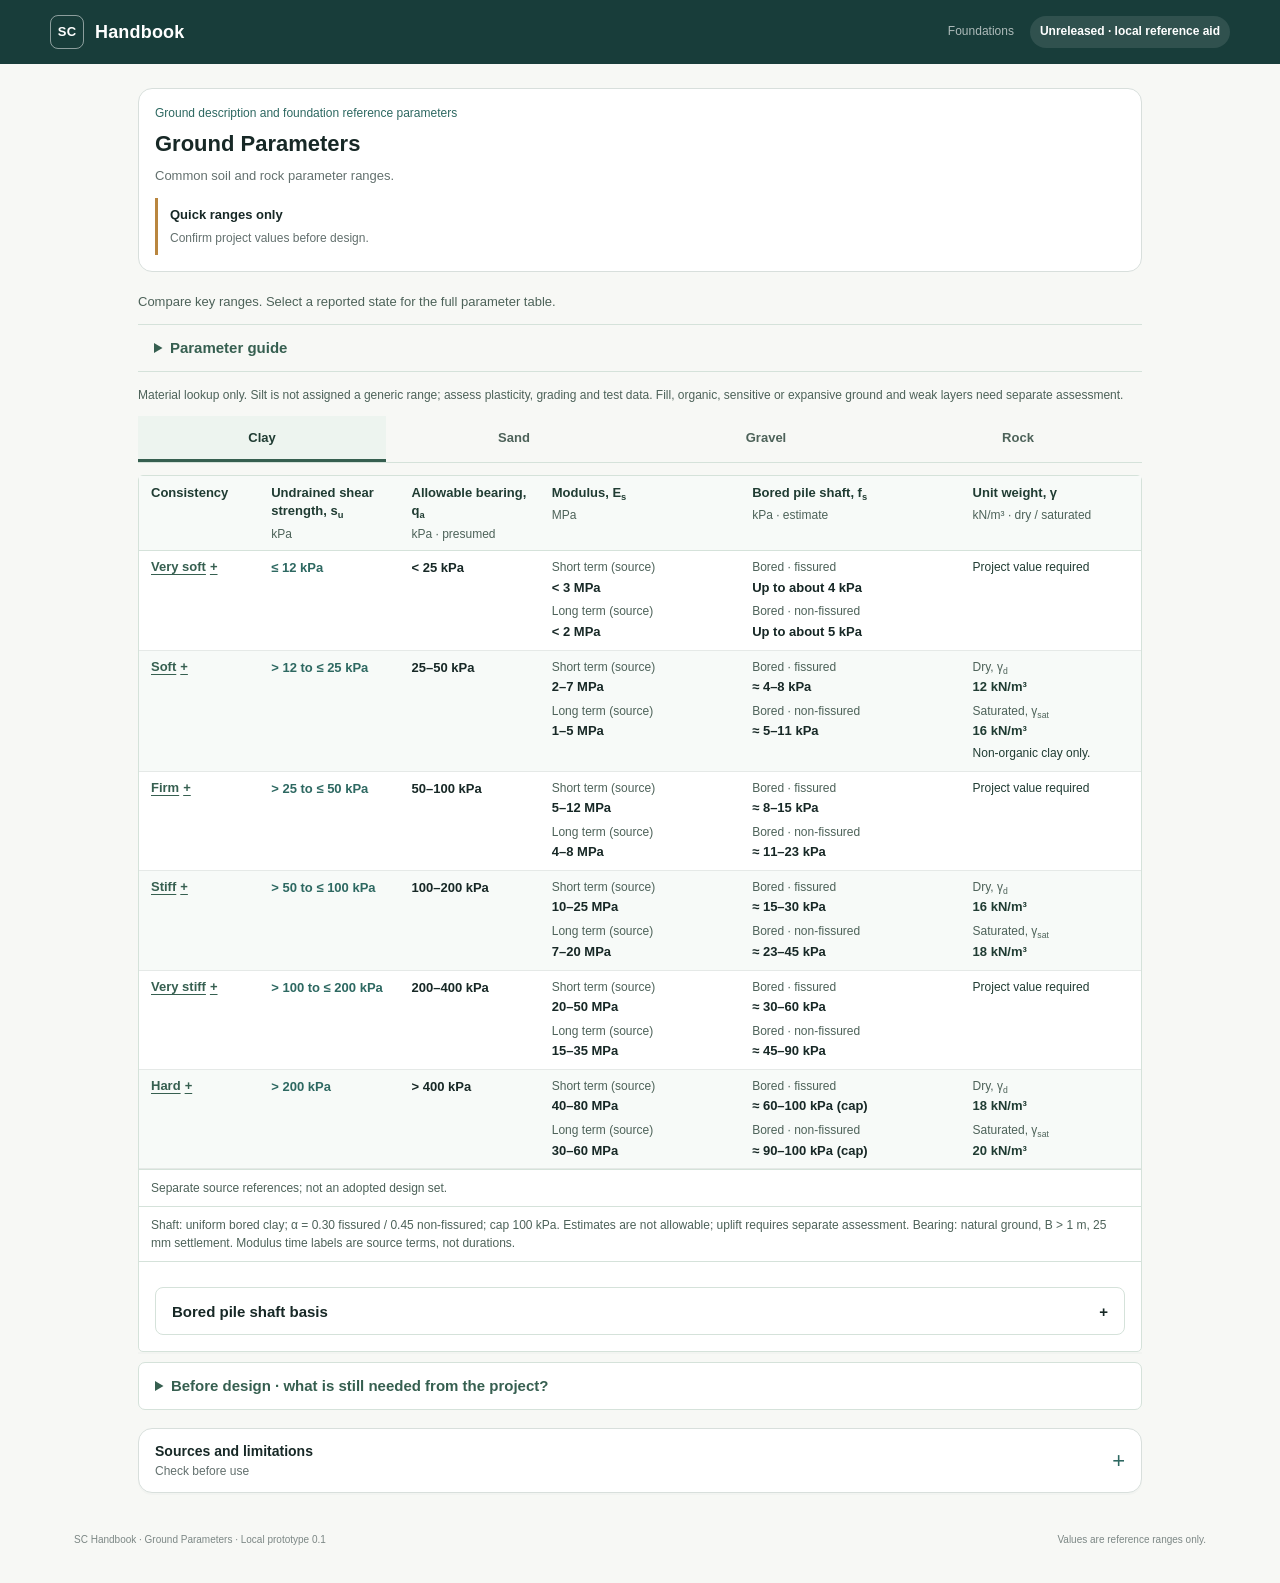
==== geo-parameters/index.html @ 9d965c4b "Consolidate Geo reference handbook and retain public site exclusion" ====
<!doctype html>
<html lang="en">
<head>
  <meta charset="utf-8">
  <meta name="viewport" content="width=device-width, initial-scale=1">
  <meta name="theme-color" content="#183d3a">
  <link rel="icon" href="data:,">
  <title>Ground Parameters · SC Handbook</title>
  <link rel="stylesheet" href="geo-parameters.css?v=20260921geo75">
  <link rel="stylesheet" href="guide.css?v=20260921geo75">
</head>
<body>
  <header class="site-header">
    <a class="brand" href="../index.html" aria-label="SC Handbook home">
      <span class="brand-mark">SC</span><span>Handbook</span>
    </a>
    <div class="header-meta"><span>Foundations</span><b>Unreleased · local reference aid</b></div>
  </header>

  <main class="geo-guide">
    <section class="intro">
      <div>
        <p class="kicker">Ground description and foundation reference parameters</p>
        <h1>Ground Parameters</h1>
        <p class="lede">Common soil and rock parameter ranges.</p>
      </div>
      <div class="boundary"><b>Quick ranges only</b><span>Confirm project values before design.</span></div>
    </section>

      <section class="geo-overview" aria-labelledby="geoOverviewHeading">
        <h3 id="geoOverviewHeading" class="geo-sr-only">Ground ranges</h3>
        <p class="geo-lead">Compare key ranges. Select a reported state for the full parameter table.</p>
        <details class="geo-help geo-reading-guide"><summary>Parameter guide</summary>
          <dl class="geo-definitions">
            <div><dt>Bearing, q<sub>a</sub></dt><dd>Foundation pressure reference.</dd></div>
            <div><dt>Strength, s<sub>u</sub> / φ′ / UCS</dt><dd>Soil or intact-rock strength; not bearing pressure.</dd></div>
            <div><dt>Modulus, E</dt><dd>Stiffness for deformation analysis.</dd></div>
            <div><dt>Unit weight, γ</dt><dd>Weight per volume; not mass density.</dd></div>
          </dl>
          <p>Dry/saturated and source short/long-term labels identify different conditions. Ranges show variation. Classification bands describe reported state; typical ranges are preliminary references. Project values require site evidence.</p>
        </details>
        <p class="geo-reading-note">Material lookup only. Silt is not assigned a generic range; assess plasticity, grading and test data. Fill, organic, sensitive or expansive ground and weak layers need separate assessment.</p>
        <div id="geoMaterialTabs" class="geo-material-tabs" role="tablist" aria-label="Ground material"></div>
        <div id="rangeOverview" class="range-grid"></div>
      </section>
      <p id="selectionStatus" class="geo-sr-only" role="status" aria-live="polite"></p>
      <div id="selectionParking">
        <section id="selectedGround" class="geo-selection" hidden aria-labelledby="resultHeading">
          <h4 id="resultHeading" tabindex="-1">Selected ground</h4>
          <details id="groundRefinement" class="geo-inputs geo-refine">
          <summary><span><b>Refine selected ground</b><small>Reported material and condition</small></span><i>+</i></summary>
          <div class="geo-refine-body"><div class="geo-fields">
            <input id="family" type="hidden" value="cohesive">
            <label id="materialField"><span id="materialLabel">Clay subtype</span><select id="material"></select></label>
            <label id="gradingField" hidden><span>Sand grading</span><select id="grading"><option value="unknown">Not specified</option><option value="uniform">Uniformly graded</option><option value="well">Well graded</option></select><small>Refines φ′ only; overview ranges remain grading-unspecified.</small></label>
            <label id="conditionField"><span id="conditionLabel">Consistency</span><select id="condition"></select></label>
            <label id="weatheringField" hidden><span>Weathering</span><select id="weathering"></select></label>
          </div>
            <details id="optionalRefinement" class="geo-optional"><summary><span><b>Optional classification</b><small>Only if reported</small></span><i>+</i></summary><div class="geo-fields"><label id="plasticityField"><span>PI band (Look)</span><select id="plasticity"></select><small>Source bands, not AS plasticity classes.</small></label><label id="uscsField"><span>USCS group</span><select id="uscs"></select><small>Permeability lookup only; separate from AS 1726 terminology.</small></label></div></details></div>
        </details>
          
        
          
          <table class="geo-detail-table"><thead><tr><th scope="col">Parameter</th><th scope="col">Reference value / range</th><th scope="col">Conditions</th></tr></thead><tbody id="selectedRangeRows"></tbody></table>
        </section>
      </div>
      <div id="parameterReferenceParking" hidden>

        <details id="anchorReference" class="foundation-topic"><summary>Anchor bond — source tables</summary><div id="anchorReferenceTables"></div></details>
        <details id="bearingReference" class="foundation-topic"><summary><span><b>Bearing basis and reference tables</b><small>Allowable pressure, ultimate screening and rock quality</small></span><i aria-hidden="true">+</i></summary>
          <div class="geo-topic-intro"><p><b>Allowable q<sub>a</sub></b> · a pressure limit with stated safety and settlement conditions. <b>Ultimate q<sub>ult</sub></b> · a bearing-failure limit, not a settlement check. Do not convert between them using a universal factor.</p><div id="selectedBearing"></div></div>
          <details class="geo-help geo-bearing-basis"><summary>Soil bearing conditions and source modifiers</summary><p>Look Table 21.4 gives presumed allowable bearing pressure for natural ground, based on B &gt; 1 m and 25 mm settlement. B is footing width in metres. Sand assumes groundwater more than B below the base; halve the source value for saturated/submerged sand. This groundwater modifier is not applied automatically to clay.</p><p>The source divides by 1.2 for strip footings and reduces in ratio B for B &lt; 1 m. No modifiers are calculated here. Gross/net basis is not stated in the soil table. The 25 mm basis is not a differential-settlement limit.</p></details>
          <div id="ultimateBearingTable"></div><div id="rockBearingTable"></div>
          <p class="foundation-note">Sand, gravel and other ultimate-bearing cases need footing geometry, groundwater and a justified strength model; no generic ultimate range is inferred.</p>
        </details>
        <details id="settlementReference" class="foundation-topic"><summary><span><b>Deformation parameters and movement criteria</b><small>Stiffness, compression and differences between supports</small></span><i aria-hidden="true">+</i></summary>
          <div class="geo-topic-intro"><p><b>Total settlement</b> · movement of one support. <b>Differential settlement</b> · movement difference between supports. E and ν are analysis inputs, not settlement limits.</p></div>
          <div id="settlementReferenceTable"></div>
          <details class="geo-help geo-movement"><summary>Differential movement and project criteria</summary><p>Δs = |s<sub>A</sub> − s<sub>B</sub>|; L is the distance between supports. Δs/L indicates relative support rotation. Compare movements at the same time and separate overall tilt where relevant.</p><p>Acceptable movement depends on the structure and finishes. Include service loads, layer thickness, groundwater, stress history and construction sequence. The bearing table's 25 mm basis is not a differential-settlement limit.</p></details>
        </details>
        <details id="baseInterfaceReference" class="foundation-topic"><summary><span><b>Concrete–ground interface: μ and δ</b><small>Concrete–ground friction and interface angle</small></span><i aria-hidden="true">+</i></summary>
          <p class="geo-topic-intro">Match the supporting material and contact condition. Interface δ differs from soil φ′.</p>
          <div id="baseInterfaceTable"></div>
          <p class="foundation-note"><b>Undrained adhesion, c<sub>a</sub> (kPa)</b> needs a project interface value. GEC 6 discusses c<sub>a</sub> ≈ s<sub>u</sub> as an idealisation; it is not adopted here. Do not add undrained adhesion to drained friction. No sliding resistance is calculated.</p>
        </details>
        <details id="interfaceReferences" class="foundation-topic"><summary><span><b>Pile shaft resistance — source factors</b><small>Estimation factors (dimensionless)</small></span><i aria-hidden="true">+</i></summary>
          <div class="geo-topic-intro"><p><b>Pile shaft</b> · load transferred along the side. <b>Pile base</b> · load transferred at the toe. <b>Anchor bond</b> · load transferred over the fixed grout–ground length.</p><p>α and K<sub>s</sub> tan δ below are dimensionless factors, not shaft-resistance values. Project shaft resistance f<sub>m,s</sub> and base pressure f<sub>b</sub> need installation, founding and compression/uplift conditions; no generic base resistance is inferred.</p></div>
          <div id="interfaceReferenceTables"></div>
        </details>
      </div>
      <details id="projectRequirements" class="geo-help geo-project-card"><summary>Before design · what is still needed from the project?</summary>
        <ul id="projectChecklist" class="project-checklist"><li>Ground profile, weak layers and groundwater</li><li>Loads, footing size, founding level and structural tolerance</li><li>Adopted strengths, bearing basis and settlement assessment</li><li>Sliding, uplift, overall stability and scour where relevant</li><li>Pile/anchor installation, group effects and verification testing</li></ul>
      </details>

    <details class="source-panel">
      <summary><span><b>Sources and limitations</b><small>Check before use</small></span><i>+</i></summary>
      <div class="source-grid">
        <article><span class="source-state review">For Review</span><h3>FHWA GEC 6 (2002)</h3><p>Eq. (5-4) and Table 5-1: ultimate bearing example. Table 5-15: base friction. Sections 5.3–5.4: settlement and sliding. Historical US guidance, not Australian design values.</p></article>
        <article><span class="source-state checked">Classification tables checked</span><h3>AS 1726:2017</h3><p>Tables 11, 12, 19 and 20: classification terminology and bands. Official store: Current, checked 21 Sep 2026. Confirm project adoption.</p></article>
        <article><span class="source-state review">For Review</span><h3>Look (2014), 2nd ed.</h3><p>Selected tables supply unit weight, strength, permeability, stiffness, Poisson ratio and preliminary bearing ranges. They are not normative design values.</p></article>
        <article><span class="source-state review">Route only</span><h3>Application standards</h3><p>Use the project-nominated editions of AS 2159, AS 5100.3 or AS 2870, AS 4678 and the nominated ground-anchor standard. No design values are reproduced from these routes.</p></article>
        <article><span class="source-state internal">Reference only</span><h3>Internal borehole-log table</h3><p>Used only to identify useful parameter groups. It is not a standard or formal design document, and its unverified numerical rows do not control this page.</p></article>
        <article><span class="source-state review">Context only</span><h3>Government borehole portals</h3><p><a href="https://georesglobe.information.qld.gov.au/" target="_blank" rel="noopener">QLD GeoResGlobe</a> · <a href="https://www.resources.nsw.gov.au/geological-survey/minview" target="_blank" rel="noopener">NSW MinView</a> · <a href="https://resources.vic.gov.au/geology-and-data/geological-survey-victoria" target="_blank" rel="noopener">VIC GeoVic</a> · <a href="https://geoview.dmp.wa.gov.au/GeoView/?Module=Drillholes&amp;Viewer=GeoVIEW&amp;layerTheme=Drillholes" target="_blank" rel="noopener">WA GeoVIEW</a> · <a href="https://www.energymining.sa.gov.au/industry/energy-resources/data-centre/online-databases/sarig" target="_blank" rel="noopener">SA SARIG</a> · <a href="https://strike.nt.gov.au/" target="_blank" rel="noopener">NT STRIKE</a> · <a href="https://www.mrt.tas.gov.au/products/digital_data/data_downloads/boreholes_drill_holes_data" target="_blank" rel="noopener">TAS MRT</a>. Use to locate logs, tests and reports; regional geology is not a design parameter.</p></article>
        <article><span class="source-state internal">Site-specific</span><h3>Public report spot checks</h3><p><a href="https://www.statedevelopment.qld.gov.au/__data/assets/pdf_file/0031/99814/planning-report.pdf" target="_blank" rel="noopener">QLD</a> project drawing, p. 24 F3: 150 kPa safe working pressure in natural stiff clay; project founding conditions apply. <a href="https://apps.planningportal.nsw.gov.au/prweb/PRRestService/DocMgmt/v1/PublicDocuments/DATA-WORKATTACH-FILE%20PEC-DPE-EP-WORK%20PPSHCC-167%2120230510T021559.944%20GMT" target="_blank" rel="noopener">NSW</a> assessment, Table 8 (PDF p. 23): site-specific allowable pressures of 100, 150, 1000 and 2500 kPa by founding material; excavation inspection and settlement confirmation required. These cases do not set the generic ranges above.</p></article>
      </div>
      <div class="exclusions"><b>Before use</b><p>Confirm project ground model, tests, groundwater, design parameters, geometry and verification.</p></div>
    </details>
  </main>

  <footer><span>SC Handbook · Ground Parameters · Local prototype 0.1</span><span>Values are reference ranges only.</span></footer>
  <script src="geo-parameters-data.js?v=20260921geo75"></script>
  <script src="geo-parameters.js?v=20260921geo75"></script>
  <script src="app.js?v=20260921geo75"></script>
</body>
</html>
---- geo-parameters/geo-parameters.css ----
@font-face{font-family:Lato;src:url(../assets/fonts/Lato-Regular.ttf)}@font-face{font-family:Lato;src:url(../assets/fonts/Lato-Bold.ttf);font-weight:700}@font-face{font-family:Lato;src:url(../assets/fonts/Lato-Black.ttf);font-weight:900}
:root{--ink:#172826;--muted:#63706e;--line:#d8dfdc;--paper:#f7f8f5;--white:#fff;--green:#183d3a;--teal:#2d6861;--pale:#eaf2ee;--gold:#b9863f;--warm:#f5eee2;--shadow:0 18px 48px rgba(24,61,58,.09)}
*{box-sizing:border-box}html{color-scheme:light;scroll-behavior:smooth}body{margin:0;background:var(--paper);color:var(--ink);font-family:Lato,Arial,sans-serif;line-height:1.45}.site-header{height:64px;padding:0 max(24px,calc((100vw - 1180px)/2));display:flex;align-items:center;justify-content:space-between;background:var(--green);color:#fff}.brand{display:flex;gap:11px;align-items:center;color:inherit;text-decoration:none;font-weight:900;font-size:18px;letter-spacing:.01em}.brand-mark{display:grid;place-items:center;width:34px;height:34px;border:1px solid rgba(255,255,255,.5);border-radius:8px;font-size:13px}.header-meta{display:flex;gap:16px;align-items:center;font-size:12px}.header-meta span{opacity:.65}.header-meta b{padding:7px 10px;background:rgba(255,255,255,.1);border-radius:999px;font-weight:700}main{max-width:1180px;margin:auto;padding:56px 24px 40px}.intro{display:grid;grid-template-columns:minmax(0,1fr) 340px;gap:44px;align-items:end;margin-bottom:32px}.kicker,.eyebrow{text-transform:uppercase;letter-spacing:.13em;font-size:11px;font-weight:900;color:var(--teal);margin:0 0 8px}.intro h1{margin:0;font-size:clamp(40px,6vw,72px);line-height:.97;letter-spacing:-.045em}.lede{max-width:720px;color:var(--muted);font-size:17px;margin:20px 0 0}.boundary{border-left:3px solid var(--gold);padding:12px 0 12px 18px;display:grid;gap:5px}.boundary b{font-size:14px}.boundary span{font-size:13px;color:var(--muted)}section,.source-panel{background:var(--white);border:1px solid var(--line);border-radius:14px;box-shadow:0 2px 0 rgba(24,61,58,.02)}.mode-panel{padding:22px 24px;margin-bottom:18px}.section-heading{display:flex;align-items:flex-start;gap:12px;margin-bottom:18px}.section-heading>span{display:grid;place-items:center;flex:none;width:28px;height:28px;border-radius:50%;background:var(--pale);color:var(--teal);font-size:11px;font-weight:900}.section-heading h2{font-size:17px;margin:1px 0 1px}.section-heading p{font-size:12px;color:var(--muted);margin:0}.segmented{display:grid;grid-template-columns:repeat(4,1fr);padding:4px;background:#eef1ee;border-radius:10px;gap:4px}.segmented button{border:0;background:transparent;color:#53615f;border-radius:8px;padding:11px 12px;font:700 13px Lato;cursor:pointer}.segmented button[aria-pressed=true]{background:var(--green);color:#fff;box-shadow:0 3px 10px rgba(24,61,58,.2)}.workspace{display:grid;grid-template-columns:minmax(0,1.5fr) minmax(310px,.8fr);gap:18px;align-items:stretch}.input-panel{padding:24px}.field-grid{display:grid;grid-template-columns:repeat(2,minmax(0,1fr));gap:16px}label{display:grid;gap:7px;font-size:12px;font-weight:700;color:#41504e}select{width:100%;border:1px solid #cbd5d1;border-radius:8px;background:#fff;color:var(--ink);padding:11px 36px 11px 12px;font:700 14px Lato;min-height:44px}select:focus{outline:3px solid rgba(45,104,97,.16);border-color:var(--teal)}select:disabled{background:#eef1ee;color:#75817f}label small{font-size:11px;line-height:1.35;color:var(--muted);font-weight:400}.application-fields{margin-top:24px;padding-top:20px;border-top:1px solid var(--line)}.application-fields h3{font-size:12px;text-transform:uppercase;letter-spacing:.1em;color:var(--muted);margin:0 0 14px}.application-fields>label{max-width:calc(50% - 8px)}.result-card{position:relative;overflow:hidden;padding:24px;background:var(--green);color:#fff;border-radius:14px;box-shadow:var(--shadow);min-height:320px}.result-card:after{content:"";position:absolute;width:230px;height:230px;border:55px solid rgba(255,255,255,.035);border-radius:50%;right:-100px;bottom:-130px}.result-top{display:flex;justify-content:space-between;align-items:center;gap:10px;font-size:10px;letter-spacing:.04em;color:rgba(255,255,255,.6)}.status{background:#d8eadc;color:#234c36;border-radius:999px;padding:5px 9px;font-weight:900}.result-card .eyebrow{color:#8fc5bb;margin-top:54px}.result-card h2{font-size:28px;line-height:1.12;letter-spacing:-.02em;margin:0 0 12px}.result-card>p:not(.eyebrow){font-size:13px;color:rgba(255,255,255,.66);max-width:38ch}.application-result{position:relative;z-index:1;margin-top:24px;padding-top:18px;border-top:1px solid rgba(255,255,255,.17);display:grid;gap:5px}.application-result span{font-size:11px;color:#9bc9c0;text-transform:uppercase;letter-spacing:.08em;font-weight:900}.application-result strong{font-size:28px}.application-result code{font:12px Lato;color:#d9e8e4}.application-result p{margin:4px 0 0;font-size:11px;color:rgba(255,255,255,.65)}.reference-panel{padding:24px;margin-top:18px}.table-wrap{overflow:auto}table{width:100%;border-collapse:collapse;font-size:13px}th{text-align:left;padding:10px 12px;background:#f0f3f0;color:#52605e;font-size:10px;text-transform:uppercase;letter-spacing:.08em}td{padding:13px 12px;border-bottom:1px solid #e5e9e7;vertical-align:top}td:first-child{font-weight:700;width:28%}td:nth-child(2){font-weight:900;width:25%}td:last-child{color:var(--muted);font-size:12px}.row-tag{display:block;width:max-content;margin-top:5px;padding:3px 6px;border-radius:4px;font-size:9px;text-transform:uppercase;letter-spacing:.06em}.row-tag.standard{background:var(--pale);color:var(--teal)}.row-tag.interpretive{background:var(--warm);color:#855d25}.source-panel{margin-top:18px;overflow:hidden}.source-panel summary{cursor:pointer;list-style:none;padding:19px 24px;display:flex;align-items:center;justify-content:space-between}.source-panel summary::-webkit-details-marker{display:none}.source-panel summary span{display:grid}.source-panel summary b{font-size:14px}.source-panel summary small{font-size:11px;color:var(--muted)}.source-panel summary i{font-style:normal;font-size:22px;color:var(--teal)}.source-panel[open] summary i{transform:rotate(45deg)}.source-grid{display:grid;grid-template-columns:repeat(3,1fr);gap:1px;background:var(--line);border-top:1px solid var(--line)}.source-grid article{padding:22px;background:#fff}.source-grid h3{font-size:14px;margin:10px 0 6px}.source-grid p{font-size:12px;color:var(--muted);margin:0}.source-state{font-size:9px;text-transform:uppercase;letter-spacing:.06em;font-weight:900;padding:4px 6px;border-radius:4px}.source-state.checked{background:var(--pale);color:var(--teal)}.source-state.review{background:var(--warm);color:#855d25}.source-state.internal{background:#eef0f2;color:#606a72}.exclusions{margin:0;padding:20px 24px;background:#fbf7ef;border-top:1px solid #eadbc2}.exclusions b{font-size:12px}.exclusions p{margin:5px 0 0;font-size:12px;color:#695d4c}footer{max-width:1180px;margin:0 auto;padding:0 24px 36px;display:flex;justify-content:space-between;color:#7c8785;font-size:10px}
[hidden]{display:none!important}
@media(max-width:800px){main{padding-top:34px}.intro{grid-template-columns:1fr;gap:22px}.workspace{grid-template-columns:1fr}.result-card{min-height:auto}.source-grid{grid-template-columns:1fr}.segmented{grid-template-columns:repeat(2,1fr)}.header-meta span{display:none}}
@media(max-width:520px){.site-header{padding:0 16px}.header-meta b{font-size:10px}main{padding:28px 14px 30px}.intro h1{font-size:43px}.lede{font-size:15px}.mode-panel,.input-panel,.reference-panel{padding:18px}.field-grid{grid-template-columns:1fr}.application-fields>label{max-width:none}.segmented{display:flex;overflow-x:auto}.segmented button{flex:0 0 auto;white-space:nowrap}.result-card{padding:20px}.result-card .eyebrow{margin-top:36px}.result-card h2{font-size:24px}.table-wrap{overflow:visible}table{min-width:0}thead{display:none}tbody,tr,td,th{display:block;width:100%}.parameter-group th{padding:10px;margin-top:5px}tr:not(.parameter-group){padding:7px 0;border-bottom:1px solid #e5e9e7}tr:not(.parameter-group) td{width:auto;padding:4px 10px;border:0}tr:not(.parameter-group) td:nth-child(n+2)::before{content:attr(data-label);display:block;margin-bottom:2px;color:var(--muted);font-size:11px;font-weight:700}tr:not(.parameter-group) td:last-child{padding-bottom:8px}.source-panel summary{padding:17px 18px}footer{padding:0 14px 24px;display:grid;gap:3px}}
.row-tag.project{background:#eef0f2;color:#606a72}.parameter-group th{padding-top:15px;background:#e7eeea;color:var(--green);font-size:11px}
.parameter-group.foundation-group th{background:#eee5d7;color:#77521f}
.optional-refinement{margin-top:16px;border:1px solid var(--line);border-radius:10px;background:#f8faf8}.optional-refinement summary{display:flex;align-items:center;justify-content:space-between;gap:10px;padding:11px 13px;cursor:pointer;list-style:none}.optional-refinement summary::-webkit-details-marker{display:none}.optional-refinement summary span{display:grid}.optional-refinement summary b{font-size:12px}.optional-refinement summary small{color:var(--muted);font-size:11px;font-weight:400}.optional-refinement summary i{font-style:normal;color:var(--teal)}.optional-refinement[open] summary i{transform:rotate(45deg)}.optional-refinement .field-grid{padding:0 13px 13px}
.quick-logic{position:relative;z-index:1;margin-top:13px;padding-top:11px;border-top:1px solid rgba(255,255,255,.17)}.quick-logic h3{margin:0 0 8px;color:#9bc9c0;font-size:11px;letter-spacing:.04em}.quick-range-grid{display:grid;gap:5px}.quick-range{display:grid;grid-template-columns:minmax(110px,.9fr) minmax(0,1.1fr);align-items:center;gap:6px 9px;padding:6px 8px;border-left:3px solid #c89958;border-radius:5px;background:rgba(255,255,255,.07)}.quick-range.standard{border-left-color:#91cbb6}.quick-range.project{border-left-color:#b7bdc0}.quick-range span{display:flex;flex-wrap:wrap;align-items:center;gap:3px 5px;color:#9bc9c0;font-size:11px;font-weight:900}.quick-range span em{width:max-content;max-width:100%;padding:2px 4px;border-radius:3px;background:rgba(255,255,255,.1);color:rgba(255,255,255,.7);font-size:10px;font-style:normal;font-weight:700;line-height:1.2;overflow-wrap:anywhere}.quick-range strong{min-width:0;font-size:11px;line-height:1.3;overflow-wrap:anywhere}.quick-range-note{margin:7px 0 0;color:rgba(255,255,255,.66);font-size:11px;line-height:1.3}sub{font-size:.72em;line-height:0;vertical-align:-.3em}
.project-panel{padding:20px;margin-top:14px}.project-checklist{display:grid;grid-template-columns:repeat(auto-fit,minmax(200px,1fr));gap:6px;margin:0;padding:0;list-style:none}.project-checklist li{padding:7px 9px;border-left:3px solid var(--gold);border-radius:6px;background:#f8faf8;font-size:12px;font-weight:700;line-height:1.3}.reference-panel{margin-top:14px;padding:18px 20px;border:1px solid var(--line);border-radius:14px;background:var(--white);box-shadow:0 2px 0 rgba(24,61,58,.02)}.reference-panel summary{display:flex;align-items:center;justify-content:space-between;gap:10px;cursor:pointer;list-style:none}.reference-panel summary::-webkit-details-marker{display:none}.reference-panel summary span{display:grid}.reference-panel summary b{font-size:14px;color:var(--green)}.reference-panel summary small{font-size:11px;color:var(--muted)}.reference-panel summary i{font-style:normal;font-size:22px;color:var(--teal)}.reference-panel[open] summary i{transform:rotate(45deg)}.reference-body{margin-top:14px;padding-top:14px;border-top:1px solid var(--line)}
@media(max-width:520px){.project-panel{padding:18px}.project-checklist{grid-template-columns:1fr}}
.overview-panel{padding:20px;margin-top:14px}.range-grid{display:grid;grid-template-columns:repeat(auto-fit,minmax(145px,1fr));gap:7px}.range-item{display:grid;align-content:start;gap:3px;min-width:0;padding:9px;border:1px solid var(--line);border-radius:9px;background:#fff;color:var(--ink);text-align:left;cursor:pointer}.range-item:hover{border-color:#9aaea6}.range-item:focus-visible{outline:3px solid rgba(45,104,97,.18);outline-offset:1px}.range-item.active{border-color:var(--green);box-shadow:inset 0 0 0 1px var(--green);background:var(--pale)}.range-item span{color:var(--teal);font-size:13px;font-weight:900}.range-item strong{font-size:16px;line-height:1.2}.range-item small{color:var(--muted);font-size:12px;line-height:1.2;overflow-wrap:anywhere}@media(max-width:520px){.overview-panel{padding:16px}.range-grid{grid-template-columns:repeat(2,minmax(0,1fr))}}
@media(min-width:801px){.source-grid{grid-template-columns:repeat(auto-fit,minmax(210px,1fr))}}
.source-grid a{color:var(--teal);font-weight:700;text-decoration-thickness:1px;text-underline-offset:2px}
.refine-panel{padding:0;overflow:hidden}.refine-panel>summary{display:flex;align-items:center;justify-content:space-between;gap:10px;padding:14px 18px;cursor:pointer;list-style:none}.refine-panel>summary::-webkit-details-marker{display:none}.refine-panel>summary span{display:grid}.refine-panel>summary b{color:var(--teal);font-size:13px}.refine-panel>summary small{color:var(--muted);font-size:11px;font-weight:400}.refine-panel>summary i{font-style:normal;color:var(--teal)}.refine-panel[open]>summary{border-bottom:1px solid var(--line);background:#f7faf8}.refine-panel[open]>summary i{transform:rotate(45deg)}.refine-body{padding:16px 18px 18px}
.range-grid{display:grid;grid-template-columns:1fr;gap:14px}.range-group{overflow:hidden;border:1px solid var(--line);border-radius:9px;background:#fff}.range-group>header{display:flex;align-items:baseline;justify-content:space-between;gap:12px;padding:10px 12px;background:var(--pale)}.range-group h4{margin:0;color:var(--teal);font-size:13px}.range-group header span{color:var(--muted);font-size:11px}.range-table-wrap{overflow-x:auto}.range-table{width:100%;min-width:980px;border-collapse:collapse;font-size:12px;line-height:1.35}.range-table th{padding:8px 11px;background:#f7faf8;font-size:10px;white-space:nowrap}.range-table td{padding:9px 11px}.range-table tbody tr:nth-child(even){background:#fafcfb}.range-table td:first-child{width:14%}.range-table td:nth-child(2){width:16%;font-weight:900;color:var(--teal)}.range-table td:nth-child(3){width:17%}.range-table td:nth-child(4){width:16%}.range-table td:nth-child(5){width:13%}.range-table td:nth-child(6){width:24%;color:var(--muted)}.range-mobile-label{display:none}.range-table button{width:100%;padding:3px 5px;border:0;border-radius:4px;background:transparent;color:var(--teal);font:800 12px/1.25 Lato,Arial,sans-serif;text-align:left;cursor:pointer}.range-table button:hover,.range-table button:focus-visible{background:var(--pale);outline:none}.range-table tr.active{background:var(--pale)}.range-table tr.active button{box-shadow:inset 3px 0 0 var(--teal)}.rqd-reference{border-top:1px solid var(--line);padding:10px;background:#fbfcfb}.rqd-reference>div:first-child{display:flex;align-items:baseline;justify-content:space-between;gap:12px;margin-bottom:7px}.rqd-reference b{color:var(--teal);font-size:12px}.rqd-reference small{color:var(--muted);font-size:11px}.rqd-table{min-width:480px;background:#fff}.rqd-table td:first-child{font-weight:900;color:var(--teal)}
@media(max-width:520px){.range-table-wrap{overflow:visible}.range-table{min-width:0}.range-table thead{display:none}.range-table tbody{display:grid;gap:8px;padding:8px}.range-table tr{display:grid;grid-template-columns:repeat(2,minmax(0,1fr));padding:9px;border:1px solid var(--line);border-radius:8px;background:#fff}.range-table tr.active{border-color:var(--teal);background:var(--pale)}.range-table td{display:block;width:auto!important;padding:4px 6px;border:0;line-height:1.35}.range-table td:first-child{grid-column:1/-1}.range-mobile-label{display:block;margin-bottom:2px;color:var(--muted);font-size:10px;font-weight:700}.range-group>header,.rqd-reference>div:first-child{align-items:flex-start;flex-direction:column;gap:2px}.rqd-table tr{grid-template-columns:repeat(3,minmax(0,1fr))}.rqd-table td:first-child{grid-column:auto}.rqd-table .range-mobile-label{margin-bottom:1px}}
@media(min-width:801px){.workspace{grid-template-columns:1fr}.result-card{min-height:0}.result-card .eyebrow{margin-top:22px}.result-card>p:not(.eyebrow){max-width:none}.quick-range-grid{grid-template-columns:repeat(3,minmax(0,1fr))}.quick-range{grid-template-columns:1fr;align-content:start;padding:8px 9px}}
.quick-range strong{font-size:13px}.application-result-primary{margin-top:12px;padding:11px 12px;border:0;border-left:3px solid #c89958;border-radius:6px;background:rgba(255,255,255,.08)}
.application-values{display:grid;grid-template-columns:repeat(auto-fit,minmax(180px,1fr));gap:6px}.application-range{display:grid;gap:2px;padding:7px 8px;border-left:3px solid #c89958;border-radius:5px;background:rgba(255,255,255,.07)}.application-range.project{border-left-color:#aeb8b3}.application-range b{color:#9bc9c0;font-size:10px}.application-range strong{font-size:16px;line-height:1.2}
.quick-range-empty{grid-column:1/-1;margin:0;padding:9px 10px;border-left:3px solid #c89958;border-radius:5px;background:rgba(255,255,255,.07);color:rgba(255,255,255,.82);font-size:12px;line-height:1.4}
.range-table button{min-height:32px;padding:6px 7px}
@media(max-width:520px){.range-table tbody{gap:7px;padding:7px}.range-table tr{padding:8px}.range-mobile-label{font-size:11px}}
.geo-reading-note{font-size:12px;color:var(--muted);margin:8px 0 14px;line-height:1.5}
#interfaceReferenceTables{padding:0 14px 14px}.interface-reference{margin-top:14px}.interface-reference h4{margin:0;font-size:14px;color:var(--green-dark,var(--green))}.interface-reference p{font-size:12px;color:var(--muted);line-height:1.5;margin:6px 0}.interface-reference table{width:100%;table-layout:fixed}.interface-reference td{width:auto;overflow-wrap:anywhere}
.foundation-reference-body{padding:0 14px 14px}.foundation-topic{margin-top:10px;border:1px solid var(--line);border-radius:8px;overflow:hidden}.foundation-topic>summary{display:flex;align-items:center;justify-content:space-between;gap:12px;padding:12px;cursor:pointer;list-style:none}.foundation-topic>summary span{display:grid;gap:3px}.foundation-topic>summary b{font-size:var(--fs-sm,14px)}.foundation-topic>summary small{font-size:var(--fs-xs,12px);color:var(--muted)}.foundation-topic>summary i{font-style:normal}.foundation-topic[open]>summary{border-bottom:1px solid var(--line)}.foundation-topic[open]>summary i{transform:rotate(45deg)}
.foundation-topic .interface-reference{margin:0;padding:12px}.foundation-note{margin:0;padding:0 12px 12px;font-size:var(--fs-xs,12px);line-height:1.5;color:var(--muted)}.foundation-topic #interfaceReferenceTables{padding:0}.foundation-topic summary:focus-visible{outline:2px solid var(--green-dark,var(--green));outline-offset:-3px}.foundation-mobile-label{display:none}
@media(max-width:520px){.foundation-mobile-label{display:block;margin-bottom:3px;font-size:var(--fs-xs,12px);color:var(--muted);font-weight:700}.foundation-references tr td:nth-child(n+2)::before{display:none}.foundation-reference-body{padding:0 8px 8px}}

/* Isolated review harness: SC_HANDBOOK 15.4.1 canonical tokens. */
:root{--font:"Aptos", "Calibri", Arial, sans-serif;--fs-xs:12px;--fs-sm:13px;--fs-md:15px;--fs-lg:22px;--fs-xl:34px;--fs-result:28px}
body{font-family:var(--font)}
---- geo-parameters/guide.css ----
/* Geo49: source disclosures live beside relevant queried parameters. */
:is(#geoPanel.geo-guide,main.geo-guide){--geo-ink:#203c33;--geo-muted:#4d6259;--geo-accent:#365f50;--geo-line:#d5e2da;--geo-pale:#edf4ef}

:is(#geoPanel.geo-guide,main.geo-guide) [hidden]{display:none!important}
:is(#geoPanel.geo-guide,main.geo-guide) .geo-lead{margin:5px 0 12px;color:var(--geo-muted);font-size:var(--fs-sm);line-height:1.5}
:is(#geoPanel.geo-guide,main.geo-guide) .geo-overview{padding:14px;border:1px solid var(--geo-line);border-radius:10px;background:#f7faf8}
:is(#geoPanel.geo-guide,main.geo-guide) h3{font-size:var(--fs-md,16px);color:var(--geo-accent);margin:0 0 5px}
:is(#geoPanel.geo-guide,main.geo-guide) .geo-jump{display:flex;flex-wrap:wrap;gap:6px;margin:10px 0}
:is(#geoPanel.geo-guide,main.geo-guide) .geo-jump a{display:inline-flex;align-items:center;min-height:36px;padding:6px 10px;border:1px solid var(--geo-line);border-radius:6px;color:var(--geo-accent);font-size:var(--fs-sm);font-weight:700;background:white;text-decoration:none}
:is(#geoPanel.geo-guide,main.geo-guide) .geo-help{margin:10px 0;border:1px solid var(--geo-line);border-radius:7px;background:#fff;overflow:hidden}
:is(#geoPanel.geo-guide,main.geo-guide) .geo-help>summary{display:list-item;list-style:disclosure-closed inside;padding:11px 12px;cursor:pointer;font-size:var(--fs-sm);font-weight:700;color:var(--geo-accent)}
:is(#geoPanel.geo-guide,main.geo-guide) .geo-help[open]>summary{list-style-type:disclosure-open;border-bottom:1px solid var(--geo-line)}
:is(#geoPanel.geo-guide,main.geo-guide) .geo-help>p{margin:10px 12px;font-size:var(--fs-xs);line-height:1.6;color:var(--geo-muted)}
:is(#geoPanel.geo-guide,main.geo-guide) .range-grid{display:grid;grid-template-columns:1fr;gap:14px}
:is(#geoPanel.geo-guide,main.geo-guide) .range-group{scroll-margin-top:160px;border:1px solid var(--geo-line);border-radius:8px;background:#fff;overflow:hidden;box-shadow:none}
:is(#geoPanel.geo-guide,main.geo-guide) .range-group>header{display:block;padding:10px 12px;background:var(--geo-pale)}
:is(#geoPanel.geo-guide,main.geo-guide) .range-group h4{margin:0 0 3px;font-size:var(--fs-sm);color:var(--geo-accent)}
:is(#geoPanel.geo-guide,main.geo-guide) .range-group header span{color:var(--geo-muted);font-size:var(--fs-xs)}
:is(#geoPanel.geo-guide,main.geo-guide) .range-table{width:100%;min-width:0;table-layout:fixed;font-size:var(--fs-xs);line-height:1.45}
:is(#geoPanel.geo-guide,main.geo-guide) table{border-collapse:collapse}
:is(#geoPanel.geo-guide,main.geo-guide) .range-table th{white-space:normal;text-transform:none;letter-spacing:0;color:var(--geo-ink);background:#f7faf8}
:is(#geoPanel.geo-guide,main.geo-guide) .range-table th small{display:block;margin-top:3px;color:var(--geo-muted);font-size:var(--fs-xs);font-weight:400}
:is(#geoPanel.geo-guide,main.geo-guide) .range-table th,:is(#geoPanel.geo-guide,main.geo-guide) .range-table td{padding:9px 10px;width:auto;vertical-align:middle;overflow-wrap:anywhere}
:is(#geoPanel.geo-guide,main.geo-guide) .range-table th:first-child{width:17%}
:is(#geoPanel.geo-guide,main.geo-guide) .range-table td:last-child{color:var(--geo-ink)}
:is(#geoPanel.geo-guide,main.geo-guide) .range-table button{font-family:inherit;font-size:var(--fs-sm);line-height:1.3;min-height:36px;cursor:pointer;text-decoration:underline;text-underline-offset:3px;color:var(--geo-accent);background:none;border:0;width:100%;text-align:left;border-radius:4px}
:is(#geoPanel.geo-guide,main.geo-guide) .range-table button[aria-expanded=true]{font-weight:900;background:#e1eee5}
:is(#geoPanel.geo-guide,main.geo-guide) .geo-value-line{display:block}
:is(#geoPanel.geo-guide,main.geo-guide) .geo-value-line+.geo-value-line{margin-top:5px}
:is(#geoPanel.geo-guide,main.geo-guide) .geo-value-label{display:inline;font-weight:400;color:var(--geo-muted);font-size:var(--fs-xs)}
:is(#geoPanel.geo-guide,main.geo-guide) .geo-value-label::after{content:": ";white-space:pre}
@media(min-width:761px){.tool-navigation[data-active-tool="geo"] .tool-navigation-menu,.tool-navigation[data-active-tool="geo"] .tool-tabs{min-width:0;max-width:100%}.tool-navigation[data-active-tool="geo"] .tool-tabs{flex-wrap:wrap}.tool-navigation[data-active-tool="geo"] .tool-tab{min-width:0;white-space:normal}}
:is(#geoPanel.geo-guide,main.geo-guide) .geo-group-note{padding:9px 12px;margin:0;border-top:1px solid var(--geo-line);color:var(--geo-muted);font-size:var(--fs-xs);line-height:1.5}
:is(#geoPanel.geo-guide,main.geo-guide) .geo-group-note button{font:inherit;color:var(--geo-accent);text-decoration:underline;border:0;background:none;cursor:pointer;padding:4px 0}
:is(#geoPanel.geo-guide,main.geo-guide) .geo-selection{margin:12px;padding:12px;border:1px solid #9ebdaa;border-left:4px solid var(--geo-accent);border-radius:8px;background:#fff;box-shadow:none}
:is(#geoPanel.geo-guide,main.geo-guide) #resultHeading{scroll-margin-top:170px;font-size:var(--fs-md,16px);margin:0;color:var(--geo-accent)}
:is(#geoPanel.geo-guide,main.geo-guide) .geo-selection-intro{margin:5px 0 10px;font-size:var(--fs-xs);color:var(--geo-muted)}
:is(#geoPanel.geo-guide,main.geo-guide) .geo-detail-table{width:100%;table-layout:fixed;font-size:var(--fs-xs)}
:is(#geoPanel.geo-guide,main.geo-guide) .geo-detail-table th,:is(#geoPanel.geo-guide,main.geo-guide) .geo-detail-table td{width:auto;padding:9px 10px;vertical-align:top;text-transform:none;letter-spacing:0;overflow-wrap:anywhere}
:is(#geoPanel.geo-guide,main.geo-guide) .geo-detail-table thead th{background:var(--geo-pale);color:var(--geo-ink)}
:is(#geoPanel.geo-guide,main.geo-guide) .geo-detail-table tbody th{background:transparent;color:var(--geo-ink);border-bottom:1px solid var(--geo-line);font-weight:700}
:is(#geoPanel.geo-guide,main.geo-guide) .geo-detail-table td{border-bottom:1px solid var(--geo-line);color:var(--geo-ink);font-weight:400}
:is(#geoPanel.geo-guide,main.geo-guide) .geo-detail-table td:first-of-type{font-weight:700}
:is(#geoPanel.geo-guide,main.geo-guide) .geo-inputs{border:1px solid var(--geo-line);border-radius:7px;margin:12px 0;padding:0}
:is(#geoPanel.geo-guide,main.geo-guide) .geo-refine>summary,:is(#geoPanel.geo-guide,main.geo-guide) .geo-optional>summary{display:flex;justify-content:space-between;padding:11px 12px;cursor:pointer;list-style:none}
:is(#geoPanel.geo-guide,main.geo-guide) .geo-refine summary span,:is(#geoPanel.geo-guide,main.geo-guide) .geo-optional summary span{display:grid;gap:3px}
:is(#geoPanel.geo-guide,main.geo-guide) .geo-refine summary small,:is(#geoPanel.geo-guide,main.geo-guide) .geo-optional summary small{color:var(--geo-muted);font-size:var(--fs-xs)}
:is(#geoPanel.geo-guide,main.geo-guide) .geo-refine summary b,:is(#geoPanel.geo-guide,main.geo-guide) .geo-optional summary b{font-size:var(--fs-sm)}
:is(#geoPanel.geo-guide,main.geo-guide) .geo-refine-body{padding:12px}
:is(#geoPanel.geo-guide,main.geo-guide) .geo-fields{display:grid;grid-template-columns:repeat(auto-fit,minmax(170px,1fr));gap:10px}
:is(#geoPanel.geo-guide,main.geo-guide) .geo-fields label{display:grid;gap:5px;font-size:var(--fs-sm)}
:is(#geoPanel.geo-guide,main.geo-guide) select{width:100%;min-width:0;min-height:44px;font:inherit;font-size:var(--fs-sm)}
:is(#geoPanel.geo-guide,main.geo-guide) .geo-optional{margin-top:10px;border:1px solid var(--geo-line);border-radius:6px}
:is(#geoPanel.geo-guide,main.geo-guide) .geo-optional .geo-fields{padding:12px}
:is(#geoPanel.geo-guide,main.geo-guide) .foundation-references{margin-top:18px;padding:0;border:0;background:none;box-shadow:none;scroll-margin-top:160px}
:is(#geoPanel.geo-guide,main.geo-guide) .foundation-topic{margin-top:9px;border:1px solid var(--geo-line);border-radius:8px;background:#fff;scroll-margin-top:160px}
:is(#geoPanel.geo-guide,main.geo-guide) .foundation-topic>summary{padding:12px;display:flex;justify-content:space-between;gap:12px;cursor:pointer;list-style:none}
:is(#geoPanel.geo-guide,main.geo-guide) .foundation-topic>summary span{display:grid;gap:4px}
:is(#geoPanel.geo-guide,main.geo-guide) .foundation-topic>summary b{font-size:var(--fs-sm);color:var(--geo-accent)}
:is(#geoPanel.geo-guide,main.geo-guide) .foundation-topic>summary small{font-size:var(--fs-xs);color:var(--geo-muted)}
:is(#geoPanel.geo-guide,main.geo-guide) .foundation-topic>summary i{font-style:normal}
:is(#geoPanel.geo-guide,main.geo-guide) .foundation-topic[open]>summary{border-bottom:1px solid var(--geo-line)}
:is(#geoPanel.geo-guide,main.geo-guide) .foundation-topic[open]>summary i{transform:rotate(45deg)}
:is(#geoPanel.geo-guide,main.geo-guide) .geo-topic-intro{padding:0 12px;font-size:var(--fs-sm);line-height:1.5;color:var(--geo-muted)}
:is(#geoPanel.geo-guide,main.geo-guide) .geo-topic-intro h4{margin:10px 0;font-size:var(--fs-sm);color:var(--geo-accent)}
:is(#geoPanel.geo-guide,main.geo-guide) .geo-bearing-basis,:is(#geoPanel.geo-guide,main.geo-guide) .geo-movement{margin:12px}
:is(#geoPanel.geo-guide,main.geo-guide) .interface-reference{padding:12px;margin:0;border:0;border-radius:0;box-shadow:none}
:is(#geoPanel.geo-guide,main.geo-guide) .interface-reference h4{font-size:var(--fs-sm);color:var(--geo-accent)}
:is(#geoPanel.geo-guide,main.geo-guide) .interface-reference p,:is(#geoPanel.geo-guide,main.geo-guide) .foundation-note{font-size:var(--fs-xs);color:var(--geo-muted);line-height:1.6}
:is(#geoPanel.geo-guide,main.geo-guide) .interface-reference table{table-layout:fixed;width:100%;font-size:var(--fs-xs)}
:is(#geoPanel.geo-guide,main.geo-guide) .interface-reference td,:is(#geoPanel.geo-guide,main.geo-guide) .interface-reference th{width:auto;overflow-wrap:anywhere;text-transform:none;letter-spacing:0}
:is(#geoPanel.geo-guide,main.geo-guide) .foundation-note{margin:0;padding:0 12px 12px}
:is(#geoPanel.geo-guide,main.geo-guide) #interfaceReferenceTables{padding:0}
:is(#geoPanel.geo-guide,main.geo-guide) .geo-project-card{padding:0;background:#fff}
:is(#geoPanel.geo-guide,main.geo-guide) .project-checklist{padding:12px;margin:0;list-style:none;display:grid;gap:8px;font-size:var(--fs-xs)}
:is(#geoPanel.geo-guide,main.geo-guide) .geo-reading-note{color:var(--geo-muted);font-size:var(--fs-xs);line-height:1.5;margin-bottom:0}
:is(#geoPanel.geo-guide,main.geo-guide) .geo-sources .source-body{display:block}
:is(#geoPanel.geo-guide,main.geo-guide) .geo-source-grid{grid-template-columns:repeat(auto-fit,minmax(220px,1fr))}
:is(#geoPanel.geo-guide,main.geo-guide) :is(.geo-sources,.source-panel) a{color:var(--geo-accent);text-decoration:underline;text-underline-offset:2px}
:is(#geoPanel.geo-guide,main.geo-guide) .geo-sources .source-notes{margin-top:10px;padding:10px}
:is(#geoPanel.geo-guide,main.geo-guide) .geo-sr-only{position:absolute;width:1px;height:1px;padding:0;margin:-1px;clip-path:inset(50%);overflow:hidden;white-space:nowrap}
:is(#geoPanel.geo-guide,main.geo-guide) :is(button,a,summary,select):focus-visible{outline:2px solid #214d39;outline-offset:2px}
:is(#geoPanel.geo-guide,main.geo-guide) #resultHeading:focus{outline:2px solid #214d39;outline-offset:3px}
:is(#geoPanel.geo-guide,main.geo-guide) .foundation-mobile-label,:is(#geoPanel.geo-guide,main.geo-guide) .range-mobile-label{display:none}
@media(max-width:960px){
:is(#geoPanel.geo-guide,main.geo-guide) .geo-overview{padding:9px}
:is(#geoPanel.geo-guide,main.geo-guide) .range-table thead,:is(#geoPanel.geo-guide,main.geo-guide) .geo-detail-table thead,:is(#geoPanel.geo-guide,main.geo-guide) .interface-reference thead,:is(#geoPanel.geo-guide,main.geo-guide) .geo-inventory thead{display:table-header-group;position:absolute;width:1px;height:1px;margin:-1px;padding:0;border:0;overflow:hidden;clip-path:inset(50%);white-space:nowrap}
:is(#geoPanel.geo-guide,main.geo-guide) .range-table tbody{display:grid;gap:7px;padding:7px}
:is(#geoPanel.geo-guide,main.geo-guide) .range-table tr{display:grid;grid-template-columns:repeat(2,minmax(0,1fr));padding:7px;border:1px solid var(--geo-line);border-radius:7px}
:is(#geoPanel.geo-guide,main.geo-guide) .range-table td{display:block;width:auto;padding:5px;border:0}
:is(#geoPanel.geo-guide,main.geo-guide) .range-table td:first-child{grid-column:1/-1}
:is(#geoPanel.geo-guide,main.geo-guide) .range-table-wrap{overflow:visible}
:is(#geoPanel.geo-guide,main.geo-guide) .geo-selection{margin:7px;padding:9px}
:is(#geoPanel.geo-guide,main.geo-guide) .geo-detail-table,:is(#geoPanel.geo-guide,main.geo-guide) .geo-detail-table tbody,:is(#geoPanel.geo-guide,main.geo-guide) .interface-reference tbody,:is(#geoPanel.geo-guide,main.geo-guide) .geo-inventory tbody{display:block}
:is(#geoPanel.geo-guide,main.geo-guide) .geo-detail-table tr,:is(#geoPanel.geo-guide,main.geo-guide) .interface-reference tr,:is(#geoPanel.geo-guide,main.geo-guide) .geo-inventory tr{display:block;padding:9px 0;border-bottom:1px solid var(--geo-line)}
:is(#geoPanel.geo-guide,main.geo-guide) .geo-detail-table td,:is(#geoPanel.geo-guide,main.geo-guide) .geo-detail-table th,:is(#geoPanel.geo-guide,main.geo-guide) .interface-reference td,:is(#geoPanel.geo-guide,main.geo-guide) .geo-inventory td{display:block;padding:5px;width:auto;border:0}
:is(#geoPanel.geo-guide,main.geo-guide) tr td:nth-child(n+2)::before{display:none}
:is(#geoPanel.geo-guide,main.geo-guide) .foundation-mobile-label,:is(#geoPanel.geo-guide,main.geo-guide) .range-mobile-label{display:block;color:var(--geo-muted);font-size:var(--fs-xs);font-weight:700;margin-bottom:3px}
:is(#geoPanel.geo-guide,main.geo-guide) .geo-fields{grid-template-columns:1fr}
:is(#geoPanel.geo-guide,main.geo-guide) select{font-size:16px}
:is(#geoPanel.geo-guide,main.geo-guide) .geo-table-wrap{overflow:visible}
}
@media(prefers-reduced-motion:reduce){html{scroll-behavior:auto!important}}

:is(#geoPanel.geo-guide,main.geo-guide) .geo-parameter-use{display:block;font-size:var(--fs-xs);font-weight:400;color:var(--geo-muted);margin-top:5px;line-height:1.5}
:is(#geoPanel.geo-guide,main.geo-guide) .geo-reference-row>td{width:auto;padding:0 0 12px}
:is(#geoPanel.geo-guide,main.geo-guide) .geo-reference-row .foundation-topic{margin:0;border-radius:0;border-top:0}
:is(#geoPanel.geo-guide,main.geo-guide) .geo-detail-table>thead>tr>th:nth-child(1){width:27%}
:is(#geoPanel.geo-guide,main.geo-guide) .geo-detail-table>thead>tr>th:nth-child(2){width:25%}
:is(#geoPanel.geo-guide,main.geo-guide) .geo-detail-table>thead>tr>th:nth-child(3){width:48%}

:is(#geoPanel.geo-guide,main.geo-guide) .geo-reference-row>td:first-of-type{font-weight:400}

/* Geo50: lighter framing and a consistent value-reading rhythm. */
:is(#geoPanel.geo-guide,main.geo-guide) .geo-overview{padding:0;border:0;border-radius:0;background:transparent}
:is(#geoPanel.geo-guide,main.geo-guide) .range-grid{gap:24px}
:is(#geoPanel.geo-guide,main.geo-guide) .range-group{border-radius:5px}
:is(#geoPanel.geo-guide,main.geo-guide) .range-group>header{padding:14px 16px}
:is(#geoPanel.geo-guide,main.geo-guide) .range-group h4{font-size:var(--fs-md,16px)}
:is(#geoPanel.geo-guide,main.geo-guide) .range-table td{font-variant-numeric:tabular-nums}
:is(#geoPanel.geo-guide,main.geo-guide) .geo-selection{margin:0;padding:18px 16px;border:0;border-top:2px solid var(--geo-accent);border-radius:0;background:#fff}
:is(#geoPanel.geo-guide,main.geo-guide) .geo-selection-intro{margin:7px 0 18px}
:is(#geoPanel.geo-guide,main.geo-guide) .geo-detail-table>tbody>tr:not(.geo-reference-row)>th,
:is(#geoPanel.geo-guide,main.geo-guide) .geo-detail-table>tbody>tr:not(.geo-reference-row)>td{padding:14px 12px;line-height:1.65}
:is(#geoPanel.geo-guide,main.geo-guide) .geo-detail-table>tbody>tr:not(.geo-reference-row)>td:first-of-type{font-size:var(--fs-sm);font-variant-numeric:tabular-nums}
:is(#geoPanel.geo-guide,main.geo-guide) .geo-reference-row>td{padding:0 12px 12px;border:0}
:is(#geoPanel.geo-guide,main.geo-guide) .geo-reference-row .foundation-topic{border:0;border-left:2px solid var(--geo-line);background:#f8faf9}
:is(#geoPanel.geo-guide,main.geo-guide) .foundation-topic>summary{padding:10px 12px;align-items:center;min-height:44px;box-sizing:border-box}
:is(#geoPanel.geo-guide,main.geo-guide) .foundation-topic>summary span{display:block}
:is(#geoPanel.geo-guide,main.geo-guide) .foundation-topic>summary small{display:none}
:is(#geoPanel.geo-guide,main.geo-guide) .foundation-topic>summary b{font-size:var(--fs-xs);font-weight:600}
:is(#geoPanel.geo-guide,main.geo-guide) .geo-reference-row .geo-help{border:0;border-top:1px solid var(--geo-line);border-radius:0;margin:8px 12px;background:transparent}
:is(#geoPanel.geo-guide,main.geo-guide) .geo-reference-row .geo-topic-intro{font-size:var(--fs-xs)}
:is(#geoPanel.geo-guide,main.geo-guide) .geo-reference-row .interface-reference{padding:12px;line-height:1.6}
:is(#geoPanel.geo-guide,main.geo-guide) .geo-parameter-use{margin-top:6px}
@media(max-width:760px){
:is(#geoPanel.geo-guide,main.geo-guide) .range-group>header{padding:12px}
:is(#geoPanel.geo-guide,main.geo-guide) .geo-selection{padding:16px 10px}
:is(#geoPanel.geo-guide,main.geo-guide) .geo-detail-table>tbody>tr:not(.geo-reference-row){padding:12px 0}
:is(#geoPanel.geo-guide,main.geo-guide) .geo-detail-table>tbody>tr:not(.geo-reference-row)>th,
:is(#geoPanel.geo-guide,main.geo-guide) .geo-detail-table>tbody>tr:not(.geo-reference-row)>td{padding:5px 4px}
:is(#geoPanel.geo-guide,main.geo-guide) .geo-detail-table>tbody>tr:not(.geo-reference-row)>td:first-of-type{padding:7px 4px;color:var(--geo-accent)}
:is(#geoPanel.geo-guide,main.geo-guide) .geo-reference-row{padding:0;border:0}
:is(#geoPanel.geo-guide,main.geo-guide) .geo-reference-row>td{padding:0 0 10px}
:is(#geoPanel.geo-guide,main.geo-guide) .foundation-topic>summary{padding:10px}
:is(#geoPanel.geo-guide,main.geo-guide) .geo-reference-row .interface-reference{padding:10px}
}

/* Geo52: canonical handbook hierarchy; compact semantic mobile results. */
:is(#geoPanel.geo-guide,main.geo-guide) .geo-detail-table>tbody>tr>th{font-size:var(--fs-sm)}
:is(#geoPanel.geo-guide,main.geo-guide) :is(.foundation-topic>summary b,.geo-help>summary,.geo-refine>summary b,.geo-optional>summary b){font-size:var(--fs-md)}
:is(#geoPanel.geo-guide,main.geo-guide) .geo-detail-table>tbody>tr>td.geo-pending{font-size:var(--fs-xs);font-weight:400;color:var(--geo-muted)}
:is(#geoPanel.geo-guide,main.geo-guide) .geo-pending-note{display:inline-block;border-left:2px solid var(--geo-line);padding-left:8px}
@media(max-width:760px){
:is(#geoPanel.geo-guide,main.geo-guide) .geo-detail-table>tbody>tr:not(.geo-reference-row){padding:9px 0}
:is(#geoPanel.geo-guide,main.geo-guide) .geo-detail-table>tbody>tr>td>.foundation-mobile-label{position:absolute;width:1px;height:1px;margin:-1px;padding:0;overflow:hidden;clip-path:inset(50%);white-space:nowrap}
:is(#geoPanel.geo-guide,main.geo-guide) .geo-detail-table>tbody>tr:not(.geo-reference-row)>th,
:is(#geoPanel.geo-guide,main.geo-guide) .geo-detail-table>tbody>tr:not(.geo-reference-row)>td{border:0;padding:4px}
:is(#geoPanel.geo-guide,main.geo-guide) .geo-detail-table>tbody>tr>td.geo-pending{color:var(--geo-muted);font-weight:400}
}

:is(#geoPanel.geo-guide,main.geo-guide) .geo-detail-table>tbody>tr:not(.geo-reference-row)>td.geo-pending:first-of-type{font-size:var(--fs-xs);font-weight:400;color:var(--geo-muted)}

:is(#geoPanel.geo-guide,main.geo-guide) .geo-inventory-state{display:inline-block;margin-left:12px;font-size:var(--fs-xs);font-weight:400;color:var(--geo-muted)}
@media(max-width:760px){:is(#geoPanel.geo-guide,main.geo-guide) .geo-inventory-state{display:block;margin:5px 0 0 18px}}

/* Geo54: section navigation and compact parameter definitions. */
:is(#geoPanel.geo-guide,main.geo-guide) .geo-jump{align-items:center;gap:6px;margin:8px 0 12px}
:is(#geoPanel.geo-guide,main.geo-guide) .geo-jump-label{font-size:var(--fs-xs);color:var(--geo-muted);margin-right:4px}
:is(#geoPanel.geo-guide,main.geo-guide) .geo-jump a{border:0;background:transparent;text-decoration:underline;text-underline-offset:4px;min-height:44px;padding:8px 12px}
:is(#geoPanel.geo-guide,main.geo-guide) .geo-reading-guide{border:0;border-top:1px solid var(--geo-line);border-bottom:1px solid var(--geo-line);border-radius:0;background:transparent;margin:0 0 18px}
:is(#geoPanel.geo-guide,main.geo-guide) .geo-definitions{margin:12px;display:grid;grid-template-columns:repeat(2,minmax(0,1fr));gap:12px 24px}
:is(#geoPanel.geo-guide,main.geo-guide) .geo-definitions dt{font-size:var(--fs-sm);font-weight:700;color:var(--geo-ink)}
:is(#geoPanel.geo-guide,main.geo-guide) .geo-definitions dd{margin:3px 0 0;font-size:var(--fs-xs);line-height:1.6;color:var(--geo-muted)}
@media(max-width:760px){:is(#geoPanel.geo-guide,main.geo-guide) .geo-definitions{grid-template-columns:1fr;gap:10px}}

/* Geo55: fewer visible levels; canonical sizes retained. */
:is(#geoPanel.geo-guide,main.geo-guide) .geo-parameter-use.geo-sr-only{margin:0}
:is(#geoPanel.geo-guide,main.geo-guide) .geo-selection{padding-top:14px}
:is(#geoPanel.geo-guide,main.geo-guide) #resultHeading{margin-bottom:12px}
:is(#geoPanel.geo-guide,main.geo-guide) .geo-detail-table>tbody>tr:not(.geo-reference-row)>th,
:is(#geoPanel.geo-guide,main.geo-guide) .geo-detail-table>tbody>tr:not(.geo-reference-row)>td{padding-top:10px;padding-bottom:10px}
:is(#geoPanel.geo-guide,main.geo-guide) .geo-reading-guide{margin-bottom:14px}
:is(#geoPanel.geo-guide,main.geo-guide) .range-grid{gap:18px}
:is(#geoPanel.geo-guide,main.geo-guide) .range-group>header{padding:10px 12px}
:is(#geoPanel.geo-guide,main.geo-guide) .geo-reference-row .foundation-topic{background:transparent}
:is(#geoPanel.geo-guide,main.geo-guide) :is(.foundation-topic>summary,.geo-help>summary){font-weight:600}
:is(#geoPanel.geo-guide,main.geo-guide) :is(.geo-refine>summary small,.geo-optional>summary small){display:none}
@media(max-width:760px){
:is(#geoPanel.geo-guide,main.geo-guide) .geo-detail-table>tbody>tr:not(.geo-reference-row)>th,
:is(#geoPanel.geo-guide,main.geo-guide) .geo-detail-table>tbody>tr:not(.geo-reference-row)>td{padding-top:4px;padding-bottom:4px}
}

:is(#geoPanel.geo-guide,main.geo-guide) .geo-row-source{margin-top:6px;font-size:var(--fs-xs)}
:is(#geoPanel.geo-guide,main.geo-guide) .geo-row-source summary{cursor:pointer;text-decoration:underline}
:is(#geoPanel.geo-guide,main.geo-guide) .geo-row-source p{font-size:var(--fs-xs);margin:6px 0}
:is(#geoPanel.geo-guide,main.geo-guide) .geo-detail-table .parameter-group th{background:#edf3ef;font-size:var(--fs-sm);padding:10px;text-align:left}
@media(max-width:760px){:is(#geoPanel.geo-guide,main.geo-guide) #rangeOverview{grid-template-columns:repeat(2,minmax(0,1fr))}:is(#geoPanel.geo-guide,main.geo-guide) .geo-detail-table .parameter-group{display:block}}

/* Geo59: compact key-range comparison, one fixed detailed result below. */
:is(#geoPanel.geo-guide,main.geo-guide) #rangeOverview{grid-template-columns:1fr;gap:14px}
:is(#geoPanel.geo-guide,main.geo-guide) .range-table .geo-overview-value{font-size:var(--fs-sm);font-weight:600}
:is(#geoPanel.geo-guide,main.geo-guide) .range-table .geo-overview-pending{font-size:var(--fs-xs);font-weight:400;color:var(--geo-muted)}
:is(#geoPanel.geo-guide,main.geo-guide) .range-table tr.active{background:#edf4ef}
:is(#geoPanel.geo-guide,main.geo-guide) .range-table button{min-height:44px}
:is(#geoPanel.geo-guide,main.geo-guide) .geo-value-scope{display:block;font-size:var(--fs-xs);font-weight:400;margin-top:4px}
:is(#geoPanel.geo-guide,main.geo-guide) .geo-selection{margin:18px 0 0;padding:14px;border-radius:8px;border:1px solid var(--geo-line)}
:is(#geoPanel.geo-guide,main.geo-guide) .geo-detail-table .parameter-group th{padding:8px 10px;background:#f1f5f2;font-weight:600}

/* Geo60: material tabs follow shared label and touch-target tokens. */
:is(#geoPanel.geo-guide,main.geo-guide) .geo-material-tabs{display:flex;gap:4px;border-bottom:1px solid var(--geo-line);margin:12px 0}
:is(#geoPanel.geo-guide,main.geo-guide) .geo-material-tabs [role="tab"]{font-family:var(--font);font-size:var(--fs-sm);font-weight:700;letter-spacing:0;min-height:46px;flex:1;padding:8px 12px;border:0;border-bottom:3px solid transparent;background:transparent;color:var(--geo-muted);cursor:pointer}
:is(#geoPanel.geo-guide,main.geo-guide) .geo-material-tabs [aria-selected="true"]{color:var(--geo-ink);border-bottom-color:var(--geo-accent);background:var(--geo-pale)}
:is(#geoPanel.geo-guide,main.geo-guide) .geo-material-tabs [role="tab"]:focus-visible{outline:2px solid var(--geo-accent);outline-offset:2px}
:is(#geoPanel.geo-guide,main.geo-guide) .range-group>.geo-selection{margin:12px 0 0;border:0;border-top:1px solid var(--geo-line);border-radius:0}
@media(max-width:760px){:is(#geoPanel.geo-guide,main.geo-guide) .geo-material-tabs [role="tab"]{min-height:44px;padding:8px}}

/* Geo65: align active lookup controls and disclosures with the handbook tokens. */
:is(#geoPanel.geo-guide,main.geo-guide) .geo-fields{align-items:start;gap:12px}
:is(#geoPanel.geo-guide,main.geo-guide) .geo-fields label{align-content:start;min-width:0}
:is(#geoPanel.geo-guide,main.geo-guide) .geo-fields select{box-sizing:border-box;height:46px;min-height:46px;align-self:start}
:is(#geoPanel.geo-guide,main.geo-guide) .geo-fields small{font-size:var(--fs-xs);font-weight:400;line-height:1.5}
:is(#geoPanel.geo-guide,main.geo-guide) :is(.range-table,.geo-detail-table,.interface-reference table) thead th{font-size:var(--fs-sm)}
:is(#geoPanel.geo-guide,main.geo-guide) :is(.foundation-topic,.geo-help,.geo-refine,.geo-optional)>summary{font-size:var(--fs-md);padding:12px 16px;min-height:46px;box-sizing:border-box}
:is(#geoPanel.geo-guide,main.geo-guide) .geo-row-source>summary{font-size:var(--fs-xs);padding:6px 0;min-height:32px;box-sizing:border-box;cursor:pointer}
:is(#geoPanel.geo-guide,main.geo-guide) .geo-reference-kind{display:block;font-size:var(--fs-xs);font-weight:400;line-height:1.5;color:var(--geo-muted);margin-bottom:4px}
:is(#geoPanel.geo-guide,main.geo-guide) :is(.geo-numeric,.geo-overview-value){font-variant-numeric:tabular-nums}
@media(max-width:760px){
:is(#geoPanel.geo-guide,main.geo-guide) .geo-fields{grid-template-columns:minmax(0,1fr);gap:12px}
:is(#geoPanel.geo-guide,main.geo-guide) .geo-fields select{height:44px;min-height:44px;font-size:16px}
:is(#geoPanel.geo-guide,main.geo-guide) :is(.foundation-topic,.geo-help,.geo-refine,.geo-optional)>summary{padding:14px 16px;min-height:44px}
:is(#geoPanel.geo-guide,main.geo-guide) .geo-row-source>summary{min-height:44px;padding:12px 0}
}

/* Standalone entry uses the same handbook hierarchy as the integrated tab. */
main.geo-guide{max-width:1040px;padding:24px 18px 40px}
main.geo-guide .intro{grid-template-columns:minmax(0,1fr);gap:12px;padding:16px;margin-bottom:20px;box-shadow:none}
main.geo-guide .intro h1{font-size:var(--fs-lg);line-height:1.3;letter-spacing:0}
main.geo-guide .kicker{font-size:var(--fs-xs);text-transform:none;letter-spacing:0;font-weight:400}
main.geo-guide .lede{font-size:var(--fs-sm);margin:8px 0 0}
main.geo-guide .boundary{padding:8px 12px}
main.geo-guide .boundary b{font-size:var(--fs-sm)}
main.geo-guide .boundary span{font-size:var(--fs-xs)}
main.geo-guide .source-panel>summary{font-size:var(--fs-md);min-height:46px;padding:12px 16px}
main.geo-guide .source-panel :is(p,li,small,.source-state){font-size:var(--fs-xs);line-height:1.5;letter-spacing:0}
main.geo-guide .source-panel h3{font-size:var(--fs-md)}
@media(max-width:760px){
main.geo-guide{padding:16px 12px 24px}
main.geo-guide .intro h1{font-size:var(--fs-md)}
main.geo-guide .source-panel>summary{padding:14px 16px;min-height:44px}
}

/* Geo66: material-specific numerical foundation references. */
:is(#geoPanel.geo-guide,main.geo-guide) .geo-quick-foundation{border-top:1px solid var(--geo-line);padding:16px}
:is(#geoPanel.geo-guide,main.geo-guide) .geo-quick-foundation .interface-reference{margin:0;padding:0;border:0;box-shadow:none;background:transparent}
:is(#geoPanel.geo-guide,main.geo-guide) .geo-quick-foundation h4{font-size:var(--fs-md);margin:0 0 8px}
:is(#geoPanel.geo-guide,main.geo-guide) .geo-quick-foundation td{font-size:var(--fs-sm);font-variant-numeric:tabular-nums}
:is(#geoPanel.geo-guide,main.geo-guide) .geo-benchmark{max-width:340px;margin-bottom:12px}

:is(#geoPanel.geo-guide,main.geo-guide) .geo-quick-foundation td:nth-child(n+2){font-weight:700;color:var(--geo-ink)}

/* Geo67: keep the shared shaft-stress assumption beside the first-look table. */
:is(#geoPanel.geo-guide,main.geo-guide) .range-group>.geo-benchmark{margin:12px 16px}

/* Geo68: separate table labels, units and values without shrinking text. */
:is(#geoPanel.geo-guide,main.geo-guide) .range-table :is(th,td){text-align:left;vertical-align:top;padding:12px;line-height:1.5;overflow-wrap:normal;word-break:normal}
:is(#geoPanel.geo-guide,main.geo-guide) .range-table thead th{font-weight:700}
:is(#geoPanel.geo-guide,main.geo-guide) .range-table .geo-heading-unit{display:block;margin-top:4px;font-size:var(--fs-xs);font-weight:400;color:var(--geo-muted);line-height:1.5}
:is(#geoPanel.geo-guide,main.geo-guide) .range-table .geo-value-label{display:block;margin-bottom:2px}
:is(#geoPanel.geo-guide,main.geo-guide) .range-table .geo-value-label::after{content:none}
:is(#geoPanel.geo-guide,main.geo-guide) .range-table .geo-value-line+.geo-value-line{margin-top:8px}
:is(#geoPanel.geo-guide,main.geo-guide) .range-table button{padding:0;min-height:44px;display:flex;align-items:flex-start;gap:4px}
:is(#geoPanel.geo-guide,main.geo-guide) .range-table .geo-overview-value{font-weight:700}
@media(max-width:960px){
:is(#geoPanel.geo-guide,main.geo-guide) .range-table :is(th,td){padding:8px;min-width:0}
:is(#geoPanel.geo-guide,main.geo-guide) .range-table .range-mobile-label{margin-bottom:8px;font-size:var(--fs-sm)}
:is(#geoPanel.geo-guide,main.geo-guide) .range-table .geo-heading-unit{margin-top:2px}
}

/* Geo69: optional shaft-stress comparison belongs in pile details. */
:is(#geoPanel.geo-guide,main.geo-guide) .geo-shaft-body{padding:12px 16px}
:is(#geoPanel.geo-guide,main.geo-guide) .geo-shaft-body>.geo-group-note{padding:0 0 12px;border:0}

/* Geo70: retain the visible basis while reading desktop table rows. */
@media(min-width:961px){
:is(#geoPanel.geo-guide,main.geo-guide) .range-group,:is(#geoPanel.geo-guide,main.geo-guide) .range-table-wrap{overflow:visible}
:is(#geoPanel.geo-guide,main.geo-guide) .range-table thead th{position:sticky;top:var(--geo-table-sticky-top,58px);z-index:2;background:#f7faf8;box-shadow:inset 0 -1px var(--geo-line)}
main.geo-guide{--geo-table-sticky-top:0px}
:is(#geoPanel.geo-guide,main.geo-guide) .range-table button{scroll-margin-top:160px}
}
:is(#geoPanel.geo-guide,main.geo-guide) .geo-shaft-body>p{font-size:var(--fs-xs);line-height:1.6;color:var(--geo-muted)}

/* Geo71: balance wide tables and reduce empty space in phone cards. */
:is(#geoPanel.geo-guide,main.geo-guide) .range-table :is(th,td){padding:8px 12px;line-height:1.45}
:is(#geoPanel.geo-guide,main.geo-guide) .range-table .geo-value-line+.geo-value-line{margin-top:6px}
:is(#geoPanel.geo-guide,main.geo-guide) .range-table tbody tr:nth-child(even):not(.active){background:#f7faf8}
@media(min-width:961px){
:is(#geoPanel.geo-guide,main.geo-guide) #geo-clay .range-table th:nth-child(1){width:12%}
:is(#geoPanel.geo-guide,main.geo-guide) #geo-clay .range-table th:nth-child(2),:is(#geoPanel.geo-guide,main.geo-guide) #geo-clay .range-table th:nth-child(3){width:14%}
:is(#geoPanel.geo-guide,main.geo-guide) #geo-clay .range-table th:nth-child(4){width:20%}
:is(#geoPanel.geo-guide,main.geo-guide) #geo-clay .range-table th:nth-child(5){width:22%}
:is(#geoPanel.geo-guide,main.geo-guide) #geo-clay .range-table th:nth-child(6){width:18%}
:is(#geoPanel.geo-guide,main.geo-guide) #geo-sand .range-table th:nth-child(1),:is(#geoPanel.geo-guide,main.geo-guide) #geo-sand .range-table th:nth-child(3){width:13%}
:is(#geoPanel.geo-guide,main.geo-guide) #geo-sand .range-table th:nth-child(2){width:14%}
:is(#geoPanel.geo-guide,main.geo-guide) #geo-sand .range-table th:nth-child(4),:is(#geoPanel.geo-guide,main.geo-guide) #geo-sand .range-table th:nth-child(6){width:18%}
:is(#geoPanel.geo-guide,main.geo-guide) #geo-sand .range-table th:nth-child(5){width:24%}
}
@media(max-width:960px){
:is(#geoPanel.geo-guide,main.geo-guide) .range-table :is(th,td){padding:6px 8px}
:is(#geoPanel.geo-guide,main.geo-guide) .range-table .range-mobile-label{margin-bottom:6px}
:is(#geoPanel.geo-guide,main.geo-guide) .range-mobile-label .geo-heading-unit{display:inline;margin-left:4px}
:is(#geoPanel.geo-guide,main.geo-guide) .range-table td:first-child{border-bottom:1px solid var(--geo-line);margin-bottom:4px;background:var(--geo-pale)}
:is(#geoPanel.geo-guide,main.geo-guide) .range-table button{align-items:center}
:is(#geoPanel.geo-guide,main.geo-guide) :is(#geo-clay,#geo-sand) .range-table td:last-child{grid-column:1/-1;display:grid;grid-template-columns:repeat(2,minmax(0,1fr));column-gap:16px}
:is(#geoPanel.geo-guide,main.geo-guide) :is(#geo-clay,#geo-sand) .range-table td:last-child>.range-mobile-label,
:is(#geoPanel.geo-guide,main.geo-guide) :is(#geo-clay,#geo-sand) .range-table td:last-child>.geo-value-scope{grid-column:1/-1}
:is(#geoPanel.geo-guide,main.geo-guide) :is(#geo-clay,#geo-sand) .range-table td:last-child>.geo-value-line{margin-top:0}
}
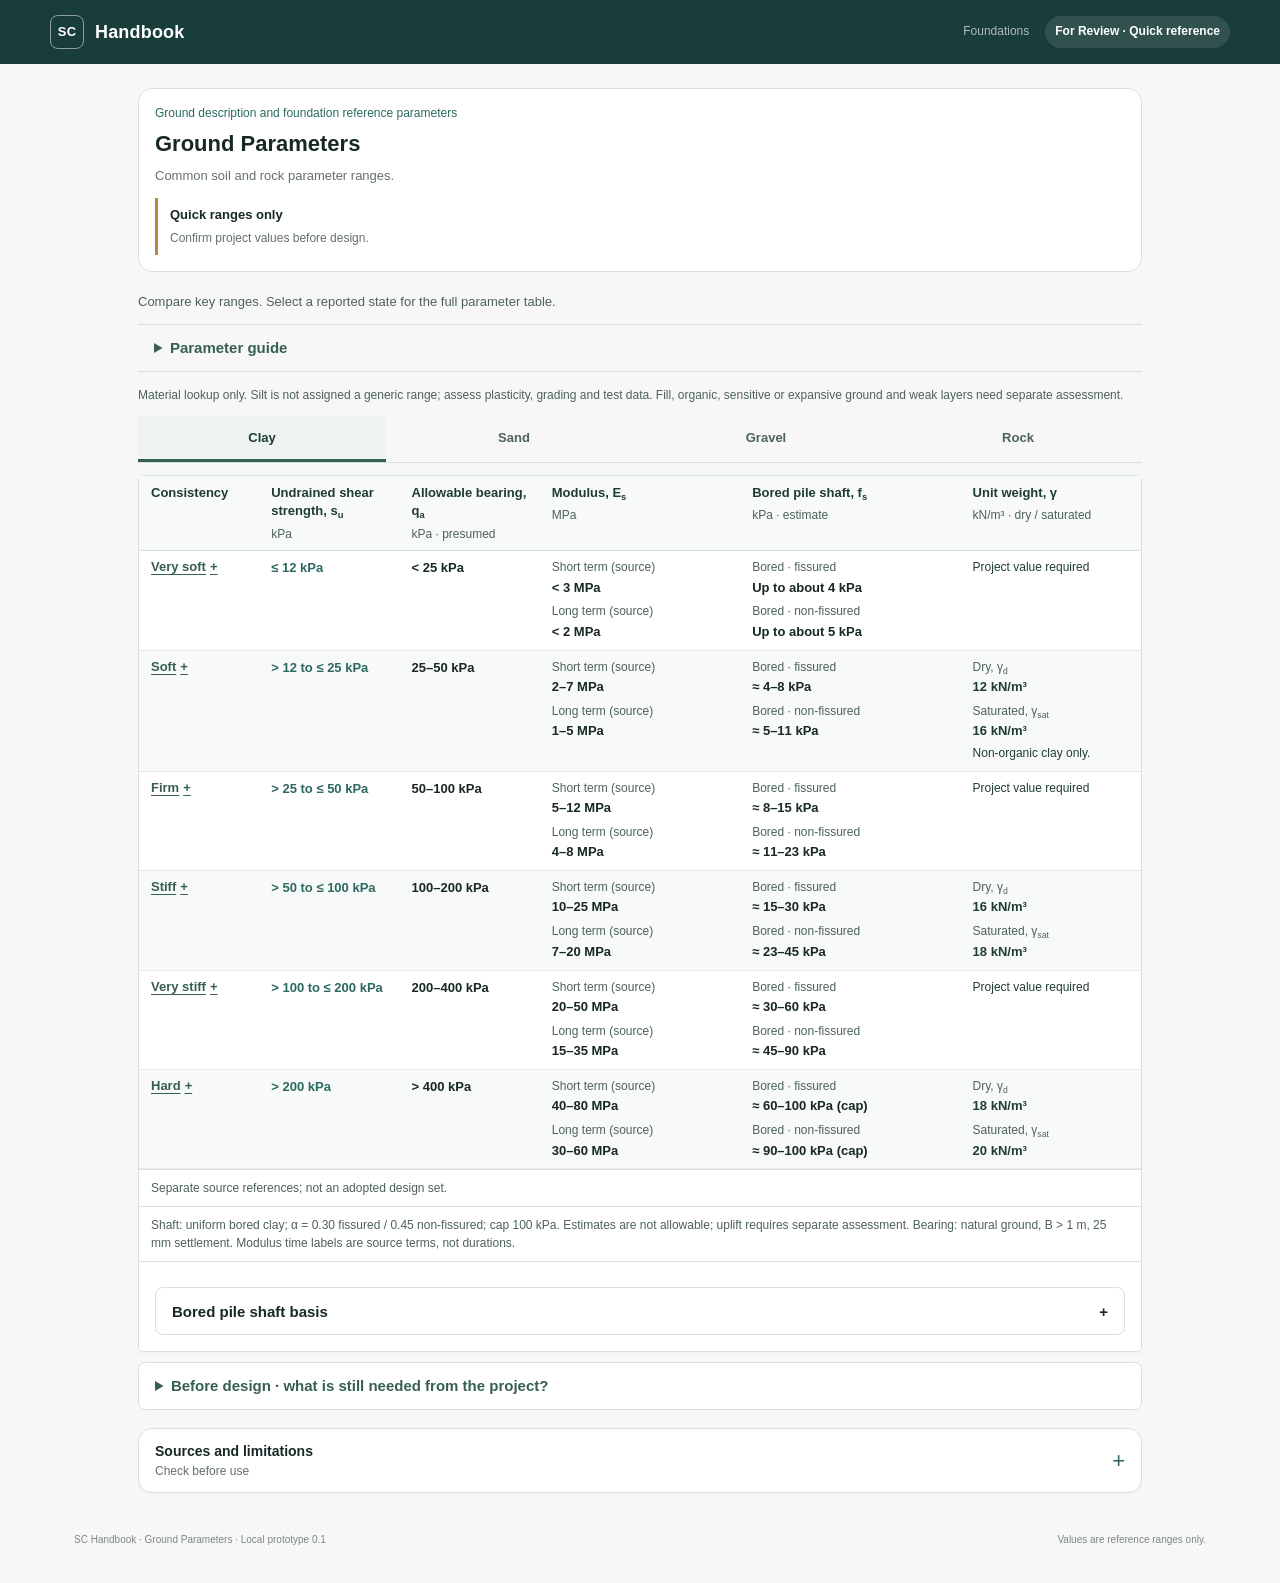
==== commit 147670b0: "Publish Ground Parameters quick reference in Build 0.7.80" ====
--- a/geo-parameters/index.html
+++ b/geo-parameters/index.html
@@ -6,15 +6,15 @@
   <meta name="theme-color" content="#183d3a">
   <link rel="icon" href="data:,">
   <title>Ground Parameters · SC Handbook</title>
-  <link rel="stylesheet" href="geo-parameters.css?v=20260921geo75">
-  <link rel="stylesheet" href="guide.css?v=20260921geo75">
+  <link rel="stylesheet" href="geo-parameters.css?v=20260921geo76">
+  <link rel="stylesheet" href="guide.css?v=20260921geo76">
 </head>
 <body>
   <header class="site-header">
     <a class="brand" href="../index.html" aria-label="SC Handbook home">
       <span class="brand-mark">SC</span><span>Handbook</span>
     </a>
-    <div class="header-meta"><span>Foundations</span><b>Unreleased · local reference aid</b></div>
+    <div class="header-meta"><span>Foundations</span><b>For Review · Quick reference</b></div>
   </header>
 
   <main class="geo-guide">
@@ -58,9 +58,9 @@
           </div>
             <details id="optionalRefinement" class="geo-optional"><summary><span><b>Optional classification</b><small>Only if reported</small></span><i>+</i></summary><div class="geo-fields"><label id="plasticityField"><span>PI band (Look)</span><select id="plasticity"></select><small>Source bands, not AS plasticity classes.</small></label><label id="uscsField"><span>USCS group</span><select id="uscs"></select><small>Permeability lookup only; separate from AS 1726 terminology.</small></label></div></details></div>
         </details>
-          
-        
-          
+
+
+
           <table class="geo-detail-table"><thead><tr><th scope="col">Parameter</th><th scope="col">Reference value / range</th><th scope="col">Conditions</th></tr></thead><tbody id="selectedRangeRows"></tbody></table>
         </section>
       </div>
@@ -108,8 +108,8 @@
   </main>
 
   <footer><span>SC Handbook · Ground Parameters · Local prototype 0.1</span><span>Values are reference ranges only.</span></footer>
-  <script src="geo-parameters-data.js?v=20260921geo75"></script>
-  <script src="geo-parameters.js?v=20260921geo75"></script>
-  <script src="app.js?v=20260921geo75"></script>
+  <script src="geo-parameters-data.js?v=20260921geo76"></script>
+  <script src="geo-parameters.js?v=20260921geo76"></script>
+  <script src="app.js?v=20260921geo76"></script>
 </body>
 </html>
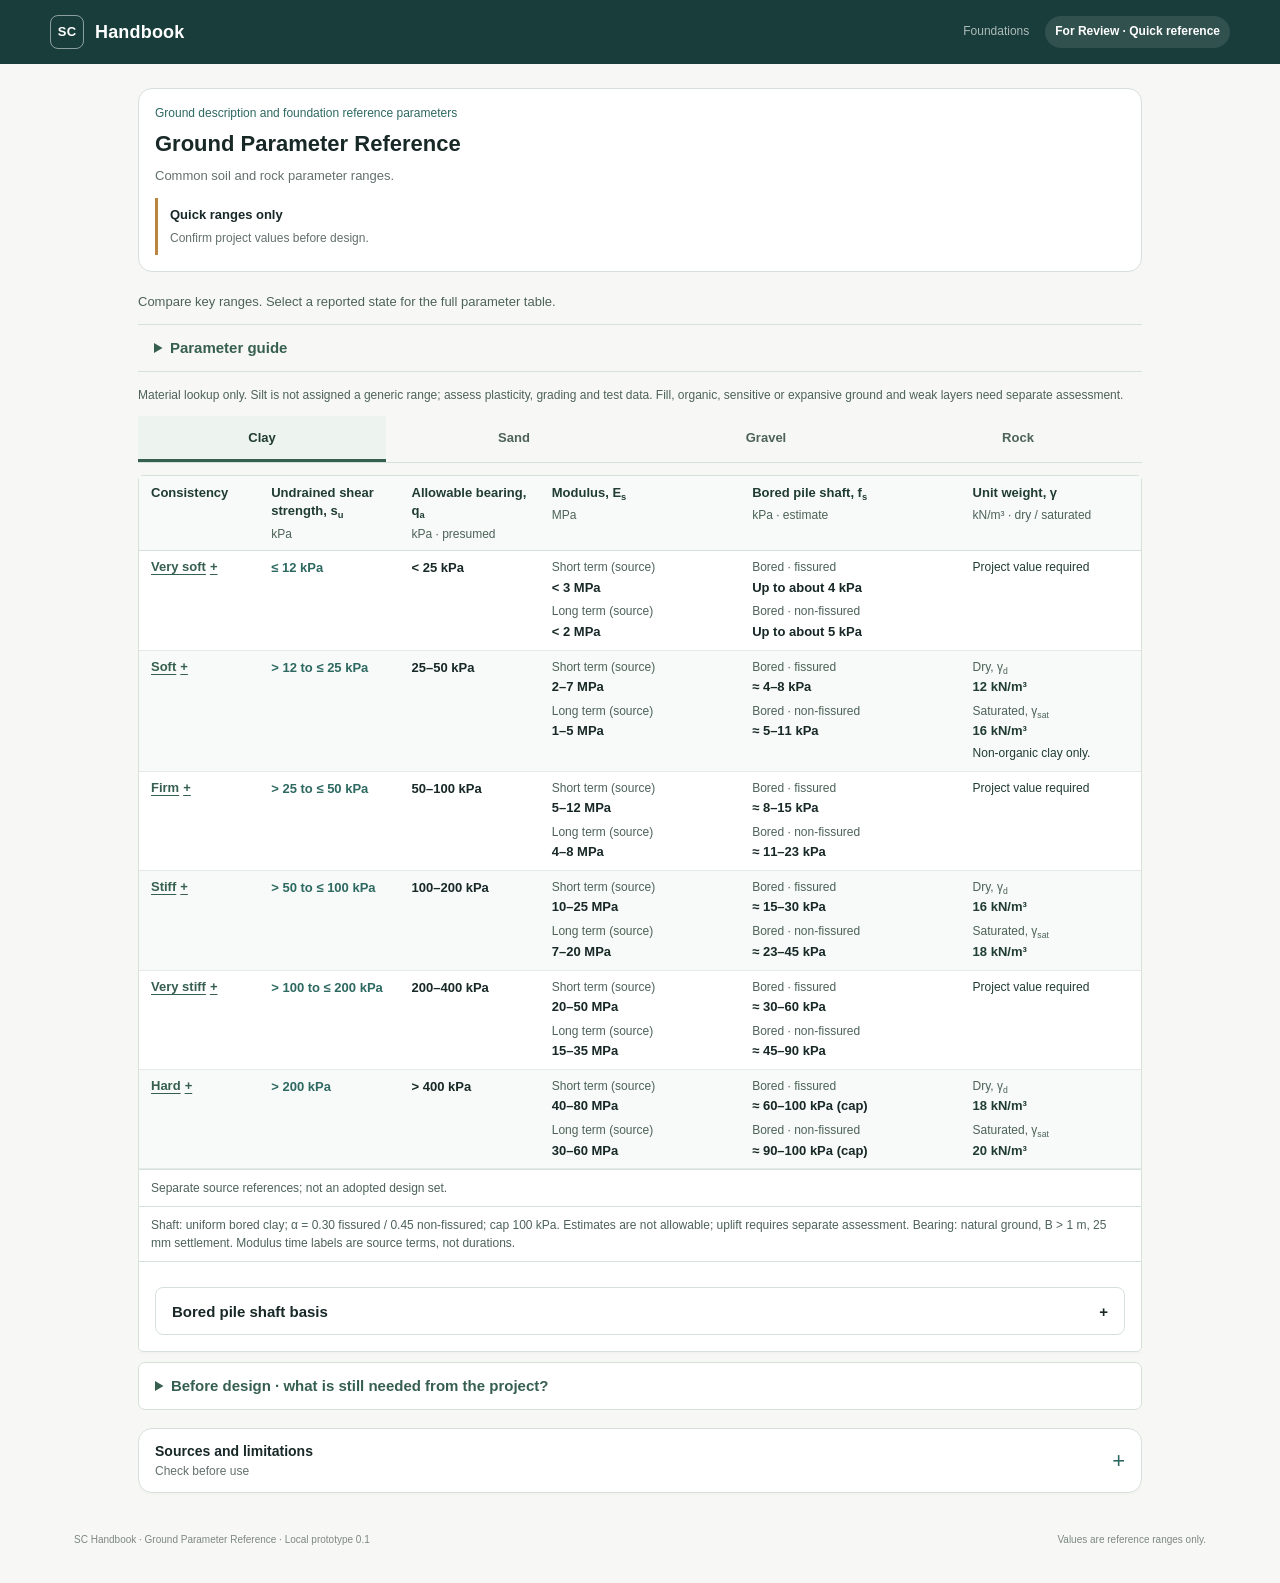
==== commit 77a824c3: "Publish reviewed Home directory and navigation names 0.7.119" ====
--- a/geo-parameters/index.html
+++ b/geo-parameters/index.html
@@ -1,115 +1,115 @@
-<!doctype html>
-<html lang="en">
-<head>
-  <meta charset="utf-8">
-  <meta name="viewport" content="width=device-width, initial-scale=1">
-  <meta name="theme-color" content="#183d3a">
-  <link rel="icon" href="data:,">
-  <title>Ground Parameters · SC Handbook</title>
-  <link rel="stylesheet" href="geo-parameters.css?v=20260921geo76">
-  <link rel="stylesheet" href="guide.css?v=20260921geo76">
-</head>
-<body>
-  <header class="site-header">
-    <a class="brand" href="../index.html" aria-label="SC Handbook home">
-      <span class="brand-mark">SC</span><span>Handbook</span>
-    </a>
-    <div class="header-meta"><span>Foundations</span><b>For Review · Quick reference</b></div>
-  </header>
-
-  <main class="geo-guide">
-    <section class="intro">
-      <div>
-        <p class="kicker">Ground description and foundation reference parameters</p>
-        <h1>Ground Parameters</h1>
-        <p class="lede">Common soil and rock parameter ranges.</p>
-      </div>
-      <div class="boundary"><b>Quick ranges only</b><span>Confirm project values before design.</span></div>
-    </section>
-
-      <section class="geo-overview" aria-labelledby="geoOverviewHeading">
-        <h3 id="geoOverviewHeading" class="geo-sr-only">Ground ranges</h3>
-        <p class="geo-lead">Compare key ranges. Select a reported state for the full parameter table.</p>
-        <details class="geo-help geo-reading-guide"><summary>Parameter guide</summary>
-          <dl class="geo-definitions">
-            <div><dt>Bearing, q<sub>a</sub></dt><dd>Foundation pressure reference.</dd></div>
-            <div><dt>Strength, s<sub>u</sub> / φ′ / UCS</dt><dd>Soil or intact-rock strength; not bearing pressure.</dd></div>
-            <div><dt>Modulus, E</dt><dd>Stiffness for deformation analysis.</dd></div>
-            <div><dt>Unit weight, γ</dt><dd>Weight per volume; not mass density.</dd></div>
-          </dl>
-          <p>Dry/saturated and source short/long-term labels identify different conditions. Ranges show variation. Classification bands describe reported state; typical ranges are preliminary references. Project values require site evidence.</p>
-        </details>
-        <p class="geo-reading-note">Material lookup only. Silt is not assigned a generic range; assess plasticity, grading and test data. Fill, organic, sensitive or expansive ground and weak layers need separate assessment.</p>
-        <div id="geoMaterialTabs" class="geo-material-tabs" role="tablist" aria-label="Ground material"></div>
-        <div id="rangeOverview" class="range-grid"></div>
-      </section>
-      <p id="selectionStatus" class="geo-sr-only" role="status" aria-live="polite"></p>
-      <div id="selectionParking">
-        <section id="selectedGround" class="geo-selection" hidden aria-labelledby="resultHeading">
-          <h4 id="resultHeading" tabindex="-1">Selected ground</h4>
-          <details id="groundRefinement" class="geo-inputs geo-refine">
-          <summary><span><b>Refine selected ground</b><small>Reported material and condition</small></span><i>+</i></summary>
-          <div class="geo-refine-body"><div class="geo-fields">
-            <input id="family" type="hidden" value="cohesive">
-            <label id="materialField"><span id="materialLabel">Clay subtype</span><select id="material"></select></label>
-            <label id="gradingField" hidden><span>Sand grading</span><select id="grading"><option value="unknown">Not specified</option><option value="uniform">Uniformly graded</option><option value="well">Well graded</option></select><small>Refines φ′ only; overview ranges remain grading-unspecified.</small></label>
-            <label id="conditionField"><span id="conditionLabel">Consistency</span><select id="condition"></select></label>
-            <label id="weatheringField" hidden><span>Weathering</span><select id="weathering"></select></label>
-          </div>
-            <details id="optionalRefinement" class="geo-optional"><summary><span><b>Optional classification</b><small>Only if reported</small></span><i>+</i></summary><div class="geo-fields"><label id="plasticityField"><span>PI band (Look)</span><select id="plasticity"></select><small>Source bands, not AS plasticity classes.</small></label><label id="uscsField"><span>USCS group</span><select id="uscs"></select><small>Permeability lookup only; separate from AS 1726 terminology.</small></label></div></details></div>
-        </details>
-
-
-
-          <table class="geo-detail-table"><thead><tr><th scope="col">Parameter</th><th scope="col">Reference value / range</th><th scope="col">Conditions</th></tr></thead><tbody id="selectedRangeRows"></tbody></table>
-        </section>
-      </div>
-      <div id="parameterReferenceParking" hidden>
-
-        <details id="anchorReference" class="foundation-topic"><summary>Anchor bond — source tables</summary><div id="anchorReferenceTables"></div></details>
-        <details id="bearingReference" class="foundation-topic"><summary><span><b>Bearing basis and reference tables</b><small>Allowable pressure, ultimate screening and rock quality</small></span><i aria-hidden="true">+</i></summary>
-          <div class="geo-topic-intro"><p><b>Allowable q<sub>a</sub></b> · a pressure limit with stated safety and settlement conditions. <b>Ultimate q<sub>ult</sub></b> · a bearing-failure limit, not a settlement check. Do not convert between them using a universal factor.</p><div id="selectedBearing"></div></div>
-          <details class="geo-help geo-bearing-basis"><summary>Soil bearing conditions and source modifiers</summary><p>Look Table 21.4 gives presumed allowable bearing pressure for natural ground, based on B &gt; 1 m and 25 mm settlement. B is footing width in metres. Sand assumes groundwater more than B below the base; halve the source value for saturated/submerged sand. This groundwater modifier is not applied automatically to clay.</p><p>The source divides by 1.2 for strip footings and reduces in ratio B for B &lt; 1 m. No modifiers are calculated here. Gross/net basis is not stated in the soil table. The 25 mm basis is not a differential-settlement limit.</p></details>
-          <div id="ultimateBearingTable"></div><div id="rockBearingTable"></div>
-          <p class="foundation-note">Sand, gravel and other ultimate-bearing cases need footing geometry, groundwater and a justified strength model; no generic ultimate range is inferred.</p>
-        </details>
-        <details id="settlementReference" class="foundation-topic"><summary><span><b>Deformation parameters and movement criteria</b><small>Stiffness, compression and differences between supports</small></span><i aria-hidden="true">+</i></summary>
-          <div class="geo-topic-intro"><p><b>Total settlement</b> · movement of one support. <b>Differential settlement</b> · movement difference between supports. E and ν are analysis inputs, not settlement limits.</p></div>
-          <div id="settlementReferenceTable"></div>
-          <details class="geo-help geo-movement"><summary>Differential movement and project criteria</summary><p>Δs = |s<sub>A</sub> − s<sub>B</sub>|; L is the distance between supports. Δs/L indicates relative support rotation. Compare movements at the same time and separate overall tilt where relevant.</p><p>Acceptable movement depends on the structure and finishes. Include service loads, layer thickness, groundwater, stress history and construction sequence. The bearing table's 25 mm basis is not a differential-settlement limit.</p></details>
-        </details>
-        <details id="baseInterfaceReference" class="foundation-topic"><summary><span><b>Concrete–ground interface: μ and δ</b><small>Concrete–ground friction and interface angle</small></span><i aria-hidden="true">+</i></summary>
-          <p class="geo-topic-intro">Match the supporting material and contact condition. Interface δ differs from soil φ′.</p>
-          <div id="baseInterfaceTable"></div>
-          <p class="foundation-note"><b>Undrained adhesion, c<sub>a</sub> (kPa)</b> needs a project interface value. GEC 6 discusses c<sub>a</sub> ≈ s<sub>u</sub> as an idealisation; it is not adopted here. Do not add undrained adhesion to drained friction. No sliding resistance is calculated.</p>
-        </details>
-        <details id="interfaceReferences" class="foundation-topic"><summary><span><b>Pile shaft resistance — source factors</b><small>Estimation factors (dimensionless)</small></span><i aria-hidden="true">+</i></summary>
-          <div class="geo-topic-intro"><p><b>Pile shaft</b> · load transferred along the side. <b>Pile base</b> · load transferred at the toe. <b>Anchor bond</b> · load transferred over the fixed grout–ground length.</p><p>α and K<sub>s</sub> tan δ below are dimensionless factors, not shaft-resistance values. Project shaft resistance f<sub>m,s</sub> and base pressure f<sub>b</sub> need installation, founding and compression/uplift conditions; no generic base resistance is inferred.</p></div>
-          <div id="interfaceReferenceTables"></div>
-        </details>
-      </div>
-      <details id="projectRequirements" class="geo-help geo-project-card"><summary>Before design · what is still needed from the project?</summary>
-        <ul id="projectChecklist" class="project-checklist"><li>Ground profile, weak layers and groundwater</li><li>Loads, footing size, founding level and structural tolerance</li><li>Adopted strengths, bearing basis and settlement assessment</li><li>Sliding, uplift, overall stability and scour where relevant</li><li>Pile/anchor installation, group effects and verification testing</li></ul>
-      </details>
-
-    <details class="source-panel">
-      <summary><span><b>Sources and limitations</b><small>Check before use</small></span><i>+</i></summary>
-      <div class="source-grid">
-        <article><span class="source-state review">For Review</span><h3>FHWA GEC 6 (2002)</h3><p>Eq. (5-4) and Table 5-1: ultimate bearing example. Table 5-15: base friction. Sections 5.3–5.4: settlement and sliding. Historical US guidance, not Australian design values.</p></article>
-        <article><span class="source-state checked">Classification tables checked</span><h3>AS 1726:2017</h3><p>Tables 11, 12, 19 and 20: classification terminology and bands. Official store: Current, checked 21 Sep 2026. Confirm project adoption.</p></article>
-        <article><span class="source-state review">For Review</span><h3>Look (2014), 2nd ed.</h3><p>Selected tables supply unit weight, strength, permeability, stiffness, Poisson ratio and preliminary bearing ranges. They are not normative design values.</p></article>
-        <article><span class="source-state review">Route only</span><h3>Application standards</h3><p>Use the project-nominated editions of AS 2159, AS 5100.3 or AS 2870, AS 4678 and the nominated ground-anchor standard. No design values are reproduced from these routes.</p></article>
-        <article><span class="source-state internal">Reference only</span><h3>Internal borehole-log table</h3><p>Used only to identify useful parameter groups. It is not a standard or formal design document, and its unverified numerical rows do not control this page.</p></article>
-        <article><span class="source-state review">Context only</span><h3>Government borehole portals</h3><p><a href="https://georesglobe.information.qld.gov.au/" target="_blank" rel="noopener">QLD GeoResGlobe</a> · <a href="https://www.resources.nsw.gov.au/geological-survey/minview" target="_blank" rel="noopener">NSW MinView</a> · <a href="https://resources.vic.gov.au/geology-and-data/geological-survey-victoria" target="_blank" rel="noopener">VIC GeoVic</a> · <a href="https://geoview.dmp.wa.gov.au/GeoView/?Module=Drillholes&amp;Viewer=GeoVIEW&amp;layerTheme=Drillholes" target="_blank" rel="noopener">WA GeoVIEW</a> · <a href="https://www.energymining.sa.gov.au/industry/energy-resources/data-centre/online-databases/sarig" target="_blank" rel="noopener">SA SARIG</a> · <a href="https://strike.nt.gov.au/" target="_blank" rel="noopener">NT STRIKE</a> · <a href="https://www.mrt.tas.gov.au/products/digital_data/data_downloads/boreholes_drill_holes_data" target="_blank" rel="noopener">TAS MRT</a>. Use to locate logs, tests and reports; regional geology is not a design parameter.</p></article>
-        <article><span class="source-state internal">Site-specific</span><h3>Public report spot checks</h3><p><a href="https://www.statedevelopment.qld.gov.au/__data/assets/pdf_file/0031/99814/planning-report.pdf" target="_blank" rel="noopener">QLD</a> project drawing, p. 24 F3: 150 kPa safe working pressure in natural stiff clay; project founding conditions apply. <a href="https://apps.planningportal.nsw.gov.au/prweb/PRRestService/DocMgmt/v1/PublicDocuments/DATA-WORKATTACH-FILE%20PEC-DPE-EP-WORK%20PPSHCC-167%2120230510T021559.944%20GMT" target="_blank" rel="noopener">NSW</a> assessment, Table 8 (PDF p. 23): site-specific allowable pressures of 100, 150, 1000 and 2500 kPa by founding material; excavation inspection and settlement confirmation required. These cases do not set the generic ranges above.</p></article>
-      </div>
-      <div class="exclusions"><b>Before use</b><p>Confirm project ground model, tests, groundwater, design parameters, geometry and verification.</p></div>
-    </details>
-  </main>
-
-  <footer><span>SC Handbook · Ground Parameters · Local prototype 0.1</span><span>Values are reference ranges only.</span></footer>
-  <script src="geo-parameters-data.js?v=20260921geo76"></script>
-  <script src="geo-parameters.js?v=20260921geo76"></script>
-  <script src="app.js?v=20260921geo76"></script>
-</body>
-</html>
+<!doctype html>
+<html lang="en">
+<head>
+  <meta charset="utf-8">
+  <meta name="viewport" content="width=device-width, initial-scale=1">
+  <meta name="theme-color" content="#183d3a">
+  <link rel="icon" href="data:,">
+  <title>Ground Parameter Reference · SC Handbook</title>
+  <link rel="stylesheet" href="geo-parameters.css?v=20260921geo76">
+  <link rel="stylesheet" href="guide.css?v=20260921geo76">
+</head>
+<body>
+  <header class="site-header">
+    <a class="brand" href="../index.html" aria-label="SC Handbook home">
+      <span class="brand-mark">SC</span><span>Handbook</span>
+    </a>
+    <div class="header-meta"><span>Foundations</span><b>For Review · Quick reference</b></div>
+  </header>
+
+  <main class="geo-guide">
+    <section class="intro">
+      <div>
+        <p class="kicker">Ground description and foundation reference parameters</p>
+        <h1>Ground Parameter Reference</h1>
+        <p class="lede">Common soil and rock parameter ranges.</p>
+      </div>
+      <div class="boundary"><b>Quick ranges only</b><span>Confirm project values before design.</span></div>
+    </section>
+
+      <section class="geo-overview" aria-labelledby="geoOverviewHeading">
+        <h3 id="geoOverviewHeading" class="geo-sr-only">Ground ranges</h3>
+        <p class="geo-lead">Compare key ranges. Select a reported state for the full parameter table.</p>
+        <details class="geo-help geo-reading-guide"><summary>Parameter guide</summary>
+          <dl class="geo-definitions">
+            <div><dt>Bearing, q<sub>a</sub></dt><dd>Foundation pressure reference.</dd></div>
+            <div><dt>Strength, s<sub>u</sub> / φ′ / UCS</dt><dd>Soil or intact-rock strength; not bearing pressure.</dd></div>
+            <div><dt>Modulus, E</dt><dd>Stiffness for deformation analysis.</dd></div>
+            <div><dt>Unit weight, γ</dt><dd>Weight per volume; not mass density.</dd></div>
+          </dl>
+          <p>Dry/saturated and source short/long-term labels identify different conditions. Ranges show variation. Classification bands describe reported state; typical ranges are preliminary references. Project values require site evidence.</p>
+        </details>
+        <p class="geo-reading-note">Material lookup only. Silt is not assigned a generic range; assess plasticity, grading and test data. Fill, organic, sensitive or expansive ground and weak layers need separate assessment.</p>
+        <div id="geoMaterialTabs" class="geo-material-tabs" role="tablist" aria-label="Ground material"></div>
+        <div id="rangeOverview" class="range-grid"></div>
+      </section>
+      <p id="selectionStatus" class="geo-sr-only" role="status" aria-live="polite"></p>
+      <div id="selectionParking">
+        <section id="selectedGround" class="geo-selection" hidden aria-labelledby="resultHeading">
+          <h4 id="resultHeading" tabindex="-1">Selected ground</h4>
+          <details id="groundRefinement" class="geo-inputs geo-refine">
+          <summary><span><b>Refine selected ground</b><small>Reported material and condition</small></span><i>+</i></summary>
+          <div class="geo-refine-body"><div class="geo-fields">
+            <input id="family" type="hidden" value="cohesive">
+            <label id="materialField"><span id="materialLabel">Clay subtype</span><select id="material"></select></label>
+            <label id="gradingField" hidden><span>Sand grading</span><select id="grading"><option value="unknown">Not specified</option><option value="uniform">Uniformly graded</option><option value="well">Well graded</option></select><small>Refines φ′ only; overview ranges remain grading-unspecified.</small></label>
+            <label id="conditionField"><span id="conditionLabel">Consistency</span><select id="condition"></select></label>
+            <label id="weatheringField" hidden><span>Weathering</span><select id="weathering"></select></label>
+          </div>
+            <details id="optionalRefinement" class="geo-optional"><summary><span><b>Optional classification</b><small>Only if reported</small></span><i>+</i></summary><div class="geo-fields"><label id="plasticityField"><span>PI band (Look)</span><select id="plasticity"></select><small>Source bands, not AS plasticity classes.</small></label><label id="uscsField"><span>USCS group</span><select id="uscs"></select><small>Permeability lookup only; separate from AS 1726 terminology.</small></label></div></details></div>
+        </details>
+
+
+
+          <table class="geo-detail-table"><thead><tr><th scope="col">Parameter</th><th scope="col">Reference value / range</th><th scope="col">Conditions</th></tr></thead><tbody id="selectedRangeRows"></tbody></table>
+        </section>
+      </div>
+      <div id="parameterReferenceParking" hidden>
+
+        <details id="anchorReference" class="foundation-topic"><summary>Anchor bond — source tables</summary><div id="anchorReferenceTables"></div></details>
+        <details id="bearingReference" class="foundation-topic"><summary><span><b>Bearing basis and reference tables</b><small>Allowable pressure, ultimate screening and rock quality</small></span><i aria-hidden="true">+</i></summary>
+          <div class="geo-topic-intro"><p><b>Allowable q<sub>a</sub></b> · a pressure limit with stated safety and settlement conditions. <b>Ultimate q<sub>ult</sub></b> · a bearing-failure limit, not a settlement check. Do not convert between them using a universal factor.</p><div id="selectedBearing"></div></div>
+          <details class="geo-help geo-bearing-basis"><summary>Soil bearing conditions and source modifiers</summary><p>Look Table 21.4 gives presumed allowable bearing pressure for natural ground, based on B &gt; 1 m and 25 mm settlement. B is footing width in metres. Sand assumes groundwater more than B below the base; halve the source value for saturated/submerged sand. This groundwater modifier is not applied automatically to clay.</p><p>The source divides by 1.2 for strip footings and reduces in ratio B for B &lt; 1 m. No modifiers are calculated here. Gross/net basis is not stated in the soil table. The 25 mm basis is not a differential-settlement limit.</p></details>
+          <div id="ultimateBearingTable"></div><div id="rockBearingTable"></div>
+          <p class="foundation-note">Sand, gravel and other ultimate-bearing cases need footing geometry, groundwater and a justified strength model; no generic ultimate range is inferred.</p>
+        </details>
+        <details id="settlementReference" class="foundation-topic"><summary><span><b>Deformation parameters and movement criteria</b><small>Stiffness, compression and differences between supports</small></span><i aria-hidden="true">+</i></summary>
+          <div class="geo-topic-intro"><p><b>Total settlement</b> · movement of one support. <b>Differential settlement</b> · movement difference between supports. E and ν are analysis inputs, not settlement limits.</p></div>
+          <div id="settlementReferenceTable"></div>
+          <details class="geo-help geo-movement"><summary>Differential movement and project criteria</summary><p>Δs = |s<sub>A</sub> − s<sub>B</sub>|; L is the distance between supports. Δs/L indicates relative support rotation. Compare movements at the same time and separate overall tilt where relevant.</p><p>Acceptable movement depends on the structure and finishes. Include service loads, layer thickness, groundwater, stress history and construction sequence. The bearing table's 25 mm basis is not a differential-settlement limit.</p></details>
+        </details>
+        <details id="baseInterfaceReference" class="foundation-topic"><summary><span><b>Concrete–ground interface: μ and δ</b><small>Concrete–ground friction and interface angle</small></span><i aria-hidden="true">+</i></summary>
+          <p class="geo-topic-intro">Match the supporting material and contact condition. Interface δ differs from soil φ′.</p>
+          <div id="baseInterfaceTable"></div>
+          <p class="foundation-note"><b>Undrained adhesion, c<sub>a</sub> (kPa)</b> needs a project interface value. GEC 6 discusses c<sub>a</sub> ≈ s<sub>u</sub> as an idealisation; it is not adopted here. Do not add undrained adhesion to drained friction. No sliding resistance is calculated.</p>
+        </details>
+        <details id="interfaceReferences" class="foundation-topic"><summary><span><b>Pile shaft resistance — source factors</b><small>Estimation factors (dimensionless)</small></span><i aria-hidden="true">+</i></summary>
+          <div class="geo-topic-intro"><p><b>Pile shaft</b> · load transferred along the side. <b>Pile base</b> · load transferred at the toe. <b>Anchor bond</b> · load transferred over the fixed grout–ground length.</p><p>α and K<sub>s</sub> tan δ below are dimensionless factors, not shaft-resistance values. Project shaft resistance f<sub>m,s</sub> and base pressure f<sub>b</sub> need installation, founding and compression/uplift conditions; no generic base resistance is inferred.</p></div>
+          <div id="interfaceReferenceTables"></div>
+        </details>
+      </div>
+      <details id="projectRequirements" class="geo-help geo-project-card"><summary>Before design · what is still needed from the project?</summary>
+        <ul id="projectChecklist" class="project-checklist"><li>Ground profile, weak layers and groundwater</li><li>Loads, footing size, founding level and structural tolerance</li><li>Adopted strengths, bearing basis and settlement assessment</li><li>Sliding, uplift, overall stability and scour where relevant</li><li>Pile/anchor installation, group effects and verification testing</li></ul>
+      </details>
+
+    <details class="source-panel">
+      <summary><span><b>Sources and limitations</b><small>Check before use</small></span><i>+</i></summary>
+      <div class="source-grid">
+        <article><span class="source-state review">For Review</span><h3>FHWA GEC 6 (2002)</h3><p>Eq. (5-4) and Table 5-1: ultimate bearing example. Table 5-15: base friction. Sections 5.3–5.4: settlement and sliding. Historical US guidance, not Australian design values.</p></article>
+        <article><span class="source-state checked">Classification tables checked</span><h3>AS 1726:2017</h3><p>Tables 11, 12, 19 and 20: classification terminology and bands. Official store: Current, checked 21 Sep 2026. Confirm project adoption.</p></article>
+        <article><span class="source-state review">For Review</span><h3>Look (2014), 2nd ed.</h3><p>Selected tables supply unit weight, strength, permeability, stiffness, Poisson ratio and preliminary bearing ranges. They are not normative design values.</p></article>
+        <article><span class="source-state review">Route only</span><h3>Application standards</h3><p>Use the project-nominated editions of AS 2159, AS 5100.3 or AS 2870, AS 4678 and the nominated ground-anchor standard. No design values are reproduced from these routes.</p></article>
+        <article><span class="source-state internal">Reference only</span><h3>Internal borehole-log table</h3><p>Used only to identify useful parameter groups. It is not a standard or formal design document, and its unverified numerical rows do not control this page.</p></article>
+        <article><span class="source-state review">Context only</span><h3>Government borehole portals</h3><p><a href="https://georesglobe.information.qld.gov.au/" target="_blank" rel="noopener">QLD GeoResGlobe</a> · <a href="https://www.resources.nsw.gov.au/geological-survey/minview" target="_blank" rel="noopener">NSW MinView</a> · <a href="https://resources.vic.gov.au/geology-and-data/geological-survey-victoria" target="_blank" rel="noopener">VIC GeoVic</a> · <a href="https://geoview.dmp.wa.gov.au/GeoView/?Module=Drillholes&amp;Viewer=GeoVIEW&amp;layerTheme=Drillholes" target="_blank" rel="noopener">WA GeoVIEW</a> · <a href="https://www.energymining.sa.gov.au/industry/energy-resources/data-centre/online-databases/sarig" target="_blank" rel="noopener">SA SARIG</a> · <a href="https://strike.nt.gov.au/" target="_blank" rel="noopener">NT STRIKE</a> · <a href="https://www.mrt.tas.gov.au/products/digital_data/data_downloads/boreholes_drill_holes_data" target="_blank" rel="noopener">TAS MRT</a>. Use to locate logs, tests and reports; regional geology is not a design parameter.</p></article>
+        <article><span class="source-state internal">Site-specific</span><h3>Public report spot checks</h3><p><a href="https://www.statedevelopment.qld.gov.au/__data/assets/pdf_file/0031/99814/planning-report.pdf" target="_blank" rel="noopener">QLD</a> project drawing, p. 24 F3: 150 kPa safe working pressure in natural stiff clay; project founding conditions apply. <a href="https://apps.planningportal.nsw.gov.au/prweb/PRRestService/DocMgmt/v1/PublicDocuments/DATA-WORKATTACH-FILE%20PEC-DPE-EP-WORK%20PPSHCC-167%2120230510T021559.944%20GMT" target="_blank" rel="noopener">NSW</a> assessment, Table 8 (PDF p. 23): site-specific allowable pressures of 100, 150, 1000 and 2500 kPa by founding material; excavation inspection and settlement confirmation required. These cases do not set the generic ranges above.</p></article>
+      </div>
+      <div class="exclusions"><b>Before use</b><p>Confirm project ground model, tests, groundwater, design parameters, geometry and verification.</p></div>
+    </details>
+  </main>
+
+  <footer><span>SC Handbook · Ground Parameter Reference · Local prototype 0.1</span><span>Values are reference ranges only.</span></footer>
+  <script src="geo-parameters-data.js?v=20260921geo76"></script>
+  <script src="geo-parameters.js?v=20260921geo76"></script>
+  <script src="app.js?v=20260921geo76"></script>
+</body>
+</html>
--- a/geo-parameters/geo-parameters.css
+++ b/geo-parameters/geo-parameters.css
@@ -1,33 +1,33 @@
-@font-face{font-family:Lato;src:url(../assets/fonts/Lato-Regular.ttf)}@font-face{font-family:Lato;src:url(../assets/fonts/Lato-Bold.ttf);font-weight:700}@font-face{font-family:Lato;src:url(../assets/fonts/Lato-Black.ttf);font-weight:900}
-:root{--ink:#172826;--muted:#63706e;--line:#d8dfdc;--paper:#f7f8f5;--white:#fff;--green:#183d3a;--teal:#2d6861;--pale:#eaf2ee;--gold:#b9863f;--warm:#f5eee2;--shadow:0 18px 48px rgba(24,61,58,.09)}
-*{box-sizing:border-box}html{color-scheme:light;scroll-behavior:smooth}body{margin:0;background:var(--paper);color:var(--ink);font-family:Lato,Arial,sans-serif;line-height:1.45}.site-header{height:64px;padding:0 max(24px,calc((100vw - 1180px)/2));display:flex;align-items:center;justify-content:space-between;background:var(--green);color:#fff}.brand{display:flex;gap:11px;align-items:center;color:inherit;text-decoration:none;font-weight:900;font-size:18px;letter-spacing:.01em}.brand-mark{display:grid;place-items:center;width:34px;height:34px;border:1px solid rgba(255,255,255,.5);border-radius:8px;font-size:13px}.header-meta{display:flex;gap:16px;align-items:center;font-size:12px}.header-meta span{opacity:.65}.header-meta b{padding:7px 10px;background:rgba(255,255,255,.1);border-radius:999px;font-weight:700}main{max-width:1180px;margin:auto;padding:56px 24px 40px}.intro{display:grid;grid-template-columns:minmax(0,1fr) 340px;gap:44px;align-items:end;margin-bottom:32px}.kicker,.eyebrow{text-transform:uppercase;letter-spacing:.13em;font-size:11px;font-weight:900;color:var(--teal);margin:0 0 8px}.intro h1{margin:0;font-size:clamp(40px,6vw,72px);line-height:.97;letter-spacing:-.045em}.lede{max-width:720px;color:var(--muted);font-size:17px;margin:20px 0 0}.boundary{border-left:3px solid var(--gold);padding:12px 0 12px 18px;display:grid;gap:5px}.boundary b{font-size:14px}.boundary span{font-size:13px;color:var(--muted)}section,.source-panel{background:var(--white);border:1px solid var(--line);border-radius:14px;box-shadow:0 2px 0 rgba(24,61,58,.02)}.mode-panel{padding:22px 24px;margin-bottom:18px}.section-heading{display:flex;align-items:flex-start;gap:12px;margin-bottom:18px}.section-heading>span{display:grid;place-items:center;flex:none;width:28px;height:28px;border-radius:50%;background:var(--pale);color:var(--teal);font-size:11px;font-weight:900}.section-heading h2{font-size:17px;margin:1px 0 1px}.section-heading p{font-size:12px;color:var(--muted);margin:0}.segmented{display:grid;grid-template-columns:repeat(4,1fr);padding:4px;background:#eef1ee;border-radius:10px;gap:4px}.segmented button{border:0;background:transparent;color:#53615f;border-radius:8px;padding:11px 12px;font:700 13px Lato;cursor:pointer}.segmented button[aria-pressed=true]{background:var(--green);color:#fff;box-shadow:0 3px 10px rgba(24,61,58,.2)}.workspace{display:grid;grid-template-columns:minmax(0,1.5fr) minmax(310px,.8fr);gap:18px;align-items:stretch}.input-panel{padding:24px}.field-grid{display:grid;grid-template-columns:repeat(2,minmax(0,1fr));gap:16px}label{display:grid;gap:7px;font-size:12px;font-weight:700;color:#41504e}select{width:100%;border:1px solid #cbd5d1;border-radius:8px;background:#fff;color:var(--ink);padding:11px 36px 11px 12px;font:700 14px Lato;min-height:44px}select:focus{outline:3px solid rgba(45,104,97,.16);border-color:var(--teal)}select:disabled{background:#eef1ee;color:#75817f}label small{font-size:11px;line-height:1.35;color:var(--muted);font-weight:400}.application-fields{margin-top:24px;padding-top:20px;border-top:1px solid var(--line)}.application-fields h3{font-size:12px;text-transform:uppercase;letter-spacing:.1em;color:var(--muted);margin:0 0 14px}.application-fields>label{max-width:calc(50% - 8px)}.result-card{position:relative;overflow:hidden;padding:24px;background:var(--green);color:#fff;border-radius:14px;box-shadow:var(--shadow);min-height:320px}.result-card:after{content:"";position:absolute;width:230px;height:230px;border:55px solid rgba(255,255,255,.035);border-radius:50%;right:-100px;bottom:-130px}.result-top{display:flex;justify-content:space-between;align-items:center;gap:10px;font-size:10px;letter-spacing:.04em;color:rgba(255,255,255,.6)}.status{background:#d8eadc;color:#234c36;border-radius:999px;padding:5px 9px;font-weight:900}.result-card .eyebrow{color:#8fc5bb;margin-top:54px}.result-card h2{font-size:28px;line-height:1.12;letter-spacing:-.02em;margin:0 0 12px}.result-card>p:not(.eyebrow){font-size:13px;color:rgba(255,255,255,.66);max-width:38ch}.application-result{position:relative;z-index:1;margin-top:24px;padding-top:18px;border-top:1px solid rgba(255,255,255,.17);display:grid;gap:5px}.application-result span{font-size:11px;color:#9bc9c0;text-transform:uppercase;letter-spacing:.08em;font-weight:900}.application-result strong{font-size:28px}.application-result code{font:12px Lato;color:#d9e8e4}.application-result p{margin:4px 0 0;font-size:11px;color:rgba(255,255,255,.65)}.reference-panel{padding:24px;margin-top:18px}.table-wrap{overflow:auto}table{width:100%;border-collapse:collapse;font-size:13px}th{text-align:left;padding:10px 12px;background:#f0f3f0;color:#52605e;font-size:10px;text-transform:uppercase;letter-spacing:.08em}td{padding:13px 12px;border-bottom:1px solid #e5e9e7;vertical-align:top}td:first-child{font-weight:700;width:28%}td:nth-child(2){font-weight:900;width:25%}td:last-child{color:var(--muted);font-size:12px}.row-tag{display:block;width:max-content;margin-top:5px;padding:3px 6px;border-radius:4px;font-size:9px;text-transform:uppercase;letter-spacing:.06em}.row-tag.standard{background:var(--pale);color:var(--teal)}.row-tag.interpretive{background:var(--warm);color:#855d25}.source-panel{margin-top:18px;overflow:hidden}.source-panel summary{cursor:pointer;list-style:none;padding:19px 24px;display:flex;align-items:center;justify-content:space-between}.source-panel summary::-webkit-details-marker{display:none}.source-panel summary span{display:grid}.source-panel summary b{font-size:14px}.source-panel summary small{font-size:11px;color:var(--muted)}.source-panel summary i{font-style:normal;font-size:22px;color:var(--teal)}.source-panel[open] summary i{transform:rotate(45deg)}.source-grid{display:grid;grid-template-columns:repeat(3,1fr);gap:1px;background:var(--line);border-top:1px solid var(--line)}.source-grid article{padding:22px;background:#fff}.source-grid h3{font-size:14px;margin:10px 0 6px}.source-grid p{font-size:12px;color:var(--muted);margin:0}.source-state{font-size:9px;text-transform:uppercase;letter-spacing:.06em;font-weight:900;padding:4px 6px;border-radius:4px}.source-state.checked{background:var(--pale);color:var(--teal)}.source-state.review{background:var(--warm);color:#855d25}.source-state.internal{background:#eef0f2;color:#606a72}.exclusions{margin:0;padding:20px 24px;background:#fbf7ef;border-top:1px solid #eadbc2}.exclusions b{font-size:12px}.exclusions p{margin:5px 0 0;font-size:12px;color:#695d4c}footer{max-width:1180px;margin:0 auto;padding:0 24px 36px;display:flex;justify-content:space-between;color:#7c8785;font-size:10px}
-[hidden]{display:none!important}
-@media(max-width:800px){main{padding-top:34px}.intro{grid-template-columns:1fr;gap:22px}.workspace{grid-template-columns:1fr}.result-card{min-height:auto}.source-grid{grid-template-columns:1fr}.segmented{grid-template-columns:repeat(2,1fr)}.header-meta span{display:none}}
-@media(max-width:520px){.site-header{padding:0 16px}.header-meta b{font-size:10px}main{padding:28px 14px 30px}.intro h1{font-size:43px}.lede{font-size:15px}.mode-panel,.input-panel,.reference-panel{padding:18px}.field-grid{grid-template-columns:1fr}.application-fields>label{max-width:none}.segmented{display:flex;overflow-x:auto}.segmented button{flex:0 0 auto;white-space:nowrap}.result-card{padding:20px}.result-card .eyebrow{margin-top:36px}.result-card h2{font-size:24px}.table-wrap{overflow:visible}table{min-width:0}thead{display:none}tbody,tr,td,th{display:block;width:100%}.parameter-group th{padding:10px;margin-top:5px}tr:not(.parameter-group){padding:7px 0;border-bottom:1px solid #e5e9e7}tr:not(.parameter-group) td{width:auto;padding:4px 10px;border:0}tr:not(.parameter-group) td:nth-child(n+2)::before{content:attr(data-label);display:block;margin-bottom:2px;color:var(--muted);font-size:11px;font-weight:700}tr:not(.parameter-group) td:last-child{padding-bottom:8px}.source-panel summary{padding:17px 18px}footer{padding:0 14px 24px;display:grid;gap:3px}}
-.row-tag.project{background:#eef0f2;color:#606a72}.parameter-group th{padding-top:15px;background:#e7eeea;color:var(--green);font-size:11px}
-.parameter-group.foundation-group th{background:#eee5d7;color:#77521f}
-.optional-refinement{margin-top:16px;border:1px solid var(--line);border-radius:10px;background:#f8faf8}.optional-refinement summary{display:flex;align-items:center;justify-content:space-between;gap:10px;padding:11px 13px;cursor:pointer;list-style:none}.optional-refinement summary::-webkit-details-marker{display:none}.optional-refinement summary span{display:grid}.optional-refinement summary b{font-size:12px}.optional-refinement summary small{color:var(--muted);font-size:11px;font-weight:400}.optional-refinement summary i{font-style:normal;color:var(--teal)}.optional-refinement[open] summary i{transform:rotate(45deg)}.optional-refinement .field-grid{padding:0 13px 13px}
-.quick-logic{position:relative;z-index:1;margin-top:13px;padding-top:11px;border-top:1px solid rgba(255,255,255,.17)}.quick-logic h3{margin:0 0 8px;color:#9bc9c0;font-size:11px;letter-spacing:.04em}.quick-range-grid{display:grid;gap:5px}.quick-range{display:grid;grid-template-columns:minmax(110px,.9fr) minmax(0,1.1fr);align-items:center;gap:6px 9px;padding:6px 8px;border-left:3px solid #c89958;border-radius:5px;background:rgba(255,255,255,.07)}.quick-range.standard{border-left-color:#91cbb6}.quick-range.project{border-left-color:#b7bdc0}.quick-range span{display:flex;flex-wrap:wrap;align-items:center;gap:3px 5px;color:#9bc9c0;font-size:11px;font-weight:900}.quick-range span em{width:max-content;max-width:100%;padding:2px 4px;border-radius:3px;background:rgba(255,255,255,.1);color:rgba(255,255,255,.7);font-size:10px;font-style:normal;font-weight:700;line-height:1.2;overflow-wrap:anywhere}.quick-range strong{min-width:0;font-size:11px;line-height:1.3;overflow-wrap:anywhere}.quick-range-note{margin:7px 0 0;color:rgba(255,255,255,.66);font-size:11px;line-height:1.3}sub{font-size:.72em;line-height:0;vertical-align:-.3em}
-.project-panel{padding:20px;margin-top:14px}.project-checklist{display:grid;grid-template-columns:repeat(auto-fit,minmax(200px,1fr));gap:6px;margin:0;padding:0;list-style:none}.project-checklist li{padding:7px 9px;border-left:3px solid var(--gold);border-radius:6px;background:#f8faf8;font-size:12px;font-weight:700;line-height:1.3}.reference-panel{margin-top:14px;padding:18px 20px;border:1px solid var(--line);border-radius:14px;background:var(--white);box-shadow:0 2px 0 rgba(24,61,58,.02)}.reference-panel summary{display:flex;align-items:center;justify-content:space-between;gap:10px;cursor:pointer;list-style:none}.reference-panel summary::-webkit-details-marker{display:none}.reference-panel summary span{display:grid}.reference-panel summary b{font-size:14px;color:var(--green)}.reference-panel summary small{font-size:11px;color:var(--muted)}.reference-panel summary i{font-style:normal;font-size:22px;color:var(--teal)}.reference-panel[open] summary i{transform:rotate(45deg)}.reference-body{margin-top:14px;padding-top:14px;border-top:1px solid var(--line)}
-@media(max-width:520px){.project-panel{padding:18px}.project-checklist{grid-template-columns:1fr}}
-.overview-panel{padding:20px;margin-top:14px}.range-grid{display:grid;grid-template-columns:repeat(auto-fit,minmax(145px,1fr));gap:7px}.range-item{display:grid;align-content:start;gap:3px;min-width:0;padding:9px;border:1px solid var(--line);border-radius:9px;background:#fff;color:var(--ink);text-align:left;cursor:pointer}.range-item:hover{border-color:#9aaea6}.range-item:focus-visible{outline:3px solid rgba(45,104,97,.18);outline-offset:1px}.range-item.active{border-color:var(--green);box-shadow:inset 0 0 0 1px var(--green);background:var(--pale)}.range-item span{color:var(--teal);font-size:13px;font-weight:900}.range-item strong{font-size:16px;line-height:1.2}.range-item small{color:var(--muted);font-size:12px;line-height:1.2;overflow-wrap:anywhere}@media(max-width:520px){.overview-panel{padding:16px}.range-grid{grid-template-columns:repeat(2,minmax(0,1fr))}}
-@media(min-width:801px){.source-grid{grid-template-columns:repeat(auto-fit,minmax(210px,1fr))}}
-.source-grid a{color:var(--teal);font-weight:700;text-decoration-thickness:1px;text-underline-offset:2px}
-.refine-panel{padding:0;overflow:hidden}.refine-panel>summary{display:flex;align-items:center;justify-content:space-between;gap:10px;padding:14px 18px;cursor:pointer;list-style:none}.refine-panel>summary::-webkit-details-marker{display:none}.refine-panel>summary span{display:grid}.refine-panel>summary b{color:var(--teal);font-size:13px}.refine-panel>summary small{color:var(--muted);font-size:11px;font-weight:400}.refine-panel>summary i{font-style:normal;color:var(--teal)}.refine-panel[open]>summary{border-bottom:1px solid var(--line);background:#f7faf8}.refine-panel[open]>summary i{transform:rotate(45deg)}.refine-body{padding:16px 18px 18px}
-.range-grid{display:grid;grid-template-columns:1fr;gap:14px}.range-group{overflow:hidden;border:1px solid var(--line);border-radius:9px;background:#fff}.range-group>header{display:flex;align-items:baseline;justify-content:space-between;gap:12px;padding:10px 12px;background:var(--pale)}.range-group h4{margin:0;color:var(--teal);font-size:13px}.range-group header span{color:var(--muted);font-size:11px}.range-table-wrap{overflow-x:auto}.range-table{width:100%;min-width:980px;border-collapse:collapse;font-size:12px;line-height:1.35}.range-table th{padding:8px 11px;background:#f7faf8;font-size:10px;white-space:nowrap}.range-table td{padding:9px 11px}.range-table tbody tr:nth-child(even){background:#fafcfb}.range-table td:first-child{width:14%}.range-table td:nth-child(2){width:16%;font-weight:900;color:var(--teal)}.range-table td:nth-child(3){width:17%}.range-table td:nth-child(4){width:16%}.range-table td:nth-child(5){width:13%}.range-table td:nth-child(6){width:24%;color:var(--muted)}.range-mobile-label{display:none}.range-table button{width:100%;padding:3px 5px;border:0;border-radius:4px;background:transparent;color:var(--teal);font:800 12px/1.25 Lato,Arial,sans-serif;text-align:left;cursor:pointer}.range-table button:hover,.range-table button:focus-visible{background:var(--pale);outline:none}.range-table tr.active{background:var(--pale)}.range-table tr.active button{box-shadow:inset 3px 0 0 var(--teal)}.rqd-reference{border-top:1px solid var(--line);padding:10px;background:#fbfcfb}.rqd-reference>div:first-child{display:flex;align-items:baseline;justify-content:space-between;gap:12px;margin-bottom:7px}.rqd-reference b{color:var(--teal);font-size:12px}.rqd-reference small{color:var(--muted);font-size:11px}.rqd-table{min-width:480px;background:#fff}.rqd-table td:first-child{font-weight:900;color:var(--teal)}
-@media(max-width:520px){.range-table-wrap{overflow:visible}.range-table{min-width:0}.range-table thead{display:none}.range-table tbody{display:grid;gap:8px;padding:8px}.range-table tr{display:grid;grid-template-columns:repeat(2,minmax(0,1fr));padding:9px;border:1px solid var(--line);border-radius:8px;background:#fff}.range-table tr.active{border-color:var(--teal);background:var(--pale)}.range-table td{display:block;width:auto!important;padding:4px 6px;border:0;line-height:1.35}.range-table td:first-child{grid-column:1/-1}.range-mobile-label{display:block;margin-bottom:2px;color:var(--muted);font-size:10px;font-weight:700}.range-group>header,.rqd-reference>div:first-child{align-items:flex-start;flex-direction:column;gap:2px}.rqd-table tr{grid-template-columns:repeat(3,minmax(0,1fr))}.rqd-table td:first-child{grid-column:auto}.rqd-table .range-mobile-label{margin-bottom:1px}}
-@media(min-width:801px){.workspace{grid-template-columns:1fr}.result-card{min-height:0}.result-card .eyebrow{margin-top:22px}.result-card>p:not(.eyebrow){max-width:none}.quick-range-grid{grid-template-columns:repeat(3,minmax(0,1fr))}.quick-range{grid-template-columns:1fr;align-content:start;padding:8px 9px}}
-.quick-range strong{font-size:13px}.application-result-primary{margin-top:12px;padding:11px 12px;border:0;border-left:3px solid #c89958;border-radius:6px;background:rgba(255,255,255,.08)}
-.application-values{display:grid;grid-template-columns:repeat(auto-fit,minmax(180px,1fr));gap:6px}.application-range{display:grid;gap:2px;padding:7px 8px;border-left:3px solid #c89958;border-radius:5px;background:rgba(255,255,255,.07)}.application-range.project{border-left-color:#aeb8b3}.application-range b{color:#9bc9c0;font-size:10px}.application-range strong{font-size:16px;line-height:1.2}
-.quick-range-empty{grid-column:1/-1;margin:0;padding:9px 10px;border-left:3px solid #c89958;border-radius:5px;background:rgba(255,255,255,.07);color:rgba(255,255,255,.82);font-size:12px;line-height:1.4}
-.range-table button{min-height:32px;padding:6px 7px}
-@media(max-width:520px){.range-table tbody{gap:7px;padding:7px}.range-table tr{padding:8px}.range-mobile-label{font-size:11px}}
-.geo-reading-note{font-size:12px;color:var(--muted);margin:8px 0 14px;line-height:1.5}
-#interfaceReferenceTables{padding:0 14px 14px}.interface-reference{margin-top:14px}.interface-reference h4{margin:0;font-size:14px;color:var(--green-dark,var(--green))}.interface-reference p{font-size:12px;color:var(--muted);line-height:1.5;margin:6px 0}.interface-reference table{width:100%;table-layout:fixed}.interface-reference td{width:auto;overflow-wrap:anywhere}
-.foundation-reference-body{padding:0 14px 14px}.foundation-topic{margin-top:10px;border:1px solid var(--line);border-radius:8px;overflow:hidden}.foundation-topic>summary{display:flex;align-items:center;justify-content:space-between;gap:12px;padding:12px;cursor:pointer;list-style:none}.foundation-topic>summary span{display:grid;gap:3px}.foundation-topic>summary b{font-size:var(--fs-sm,14px)}.foundation-topic>summary small{font-size:var(--fs-xs,12px);color:var(--muted)}.foundation-topic>summary i{font-style:normal}.foundation-topic[open]>summary{border-bottom:1px solid var(--line)}.foundation-topic[open]>summary i{transform:rotate(45deg)}
-.foundation-topic .interface-reference{margin:0;padding:12px}.foundation-note{margin:0;padding:0 12px 12px;font-size:var(--fs-xs,12px);line-height:1.5;color:var(--muted)}.foundation-topic #interfaceReferenceTables{padding:0}.foundation-topic summary:focus-visible{outline:2px solid var(--green-dark,var(--green));outline-offset:-3px}.foundation-mobile-label{display:none}
-@media(max-width:520px){.foundation-mobile-label{display:block;margin-bottom:3px;font-size:var(--fs-xs,12px);color:var(--muted);font-weight:700}.foundation-references tr td:nth-child(n+2)::before{display:none}.foundation-reference-body{padding:0 8px 8px}}
-
-/* Isolated review harness: SC_HANDBOOK 15.4.1 canonical tokens. */
-:root{--font:"Aptos", "Calibri", Arial, sans-serif;--fs-xs:12px;--fs-sm:13px;--fs-md:15px;--fs-lg:22px;--fs-xl:34px;--fs-result:28px}
-body{font-family:var(--font)}
+@font-face{font-family:Lato;src:url(../assets/fonts/Lato-Regular.ttf)}@font-face{font-family:Lato;src:url(../assets/fonts/Lato-Bold.ttf);font-weight:700}@font-face{font-family:Lato;src:url(../assets/fonts/Lato-Black.ttf);font-weight:900}
+:root{--ink:#172826;--muted:#63706e;--line:#d8dfdc;--paper:#f7f8f5;--white:#fff;--green:#183d3a;--teal:#2d6861;--pale:#eaf2ee;--gold:#b9863f;--warm:#f5eee2;--shadow:0 18px 48px rgba(24,61,58,.09)}
+*{box-sizing:border-box}html{color-scheme:light;scroll-behavior:smooth}body{margin:0;background:var(--paper);color:var(--ink);font-family:Lato,Arial,sans-serif;line-height:1.45}.site-header{height:64px;padding:0 max(24px,calc((100vw - 1180px)/2));display:flex;align-items:center;justify-content:space-between;background:var(--green);color:#fff}.brand{display:flex;gap:11px;align-items:center;color:inherit;text-decoration:none;font-weight:900;font-size:18px;letter-spacing:.01em}.brand-mark{display:grid;place-items:center;width:34px;height:34px;border:1px solid rgba(255,255,255,.5);border-radius:8px;font-size:13px}.header-meta{display:flex;gap:16px;align-items:center;font-size:12px}.header-meta span{opacity:.65}.header-meta b{padding:7px 10px;background:rgba(255,255,255,.1);border-radius:999px;font-weight:700}main{max-width:1180px;margin:auto;padding:56px 24px 40px}.intro{display:grid;grid-template-columns:minmax(0,1fr) 340px;gap:44px;align-items:end;margin-bottom:32px}.kicker,.eyebrow{text-transform:uppercase;letter-spacing:.13em;font-size:11px;font-weight:900;color:var(--teal);margin:0 0 8px}.intro h1{margin:0;font-size:clamp(40px,6vw,72px);line-height:.97;letter-spacing:-.045em}.lede{max-width:720px;color:var(--muted);font-size:17px;margin:20px 0 0}.boundary{border-left:3px solid var(--gold);padding:12px 0 12px 18px;display:grid;gap:5px}.boundary b{font-size:14px}.boundary span{font-size:13px;color:var(--muted)}section,.source-panel{background:var(--white);border:1px solid var(--line);border-radius:14px;box-shadow:0 2px 0 rgba(24,61,58,.02)}.mode-panel{padding:22px 24px;margin-bottom:18px}.section-heading{display:flex;align-items:flex-start;gap:12px;margin-bottom:18px}.section-heading>span{display:grid;place-items:center;flex:none;width:28px;height:28px;border-radius:50%;background:var(--pale);color:var(--teal);font-size:11px;font-weight:900}.section-heading h2{font-size:17px;margin:1px 0 1px}.section-heading p{font-size:12px;color:var(--muted);margin:0}.segmented{display:grid;grid-template-columns:repeat(4,1fr);padding:4px;background:#eef1ee;border-radius:10px;gap:4px}.segmented button{border:0;background:transparent;color:#53615f;border-radius:8px;padding:11px 12px;font:700 13px Lato;cursor:pointer}.segmented button[aria-pressed=true]{background:var(--green);color:#fff;box-shadow:0 3px 10px rgba(24,61,58,.2)}.workspace{display:grid;grid-template-columns:minmax(0,1.5fr) minmax(310px,.8fr);gap:18px;align-items:stretch}.input-panel{padding:24px}.field-grid{display:grid;grid-template-columns:repeat(2,minmax(0,1fr));gap:16px}label{display:grid;gap:7px;font-size:12px;font-weight:700;color:#41504e}select{width:100%;border:1px solid #cbd5d1;border-radius:8px;background:#fff;color:var(--ink);padding:11px 36px 11px 12px;font:700 14px Lato;min-height:44px}select:focus{outline:3px solid rgba(45,104,97,.16);border-color:var(--teal)}select:disabled{background:#eef1ee;color:#75817f}label small{font-size:11px;line-height:1.35;color:var(--muted);font-weight:400}.application-fields{margin-top:24px;padding-top:20px;border-top:1px solid var(--line)}.application-fields h3{font-size:12px;text-transform:uppercase;letter-spacing:.1em;color:var(--muted);margin:0 0 14px}.application-fields>label{max-width:calc(50% - 8px)}.result-card{position:relative;overflow:hidden;padding:24px;background:var(--green);color:#fff;border-radius:14px;box-shadow:var(--shadow);min-height:320px}.result-card:after{content:"";position:absolute;width:230px;height:230px;border:55px solid rgba(255,255,255,.035);border-radius:50%;right:-100px;bottom:-130px}.result-top{display:flex;justify-content:space-between;align-items:center;gap:10px;font-size:10px;letter-spacing:.04em;color:rgba(255,255,255,.6)}.status{background:#d8eadc;color:#234c36;border-radius:999px;padding:5px 9px;font-weight:900}.result-card .eyebrow{color:#8fc5bb;margin-top:54px}.result-card h2{font-size:28px;line-height:1.12;letter-spacing:-.02em;margin:0 0 12px}.result-card>p:not(.eyebrow){font-size:13px;color:rgba(255,255,255,.66);max-width:38ch}.application-result{position:relative;z-index:1;margin-top:24px;padding-top:18px;border-top:1px solid rgba(255,255,255,.17);display:grid;gap:5px}.application-result span{font-size:11px;color:#9bc9c0;text-transform:uppercase;letter-spacing:.08em;font-weight:900}.application-result strong{font-size:28px}.application-result code{font:12px Lato;color:#d9e8e4}.application-result p{margin:4px 0 0;font-size:11px;color:rgba(255,255,255,.65)}.reference-panel{padding:24px;margin-top:18px}.table-wrap{overflow:auto}table{width:100%;border-collapse:collapse;font-size:13px}th{text-align:left;padding:10px 12px;background:#f0f3f0;color:#52605e;font-size:10px;text-transform:uppercase;letter-spacing:.08em}td{padding:13px 12px;border-bottom:1px solid #e5e9e7;vertical-align:top}td:first-child{font-weight:700;width:28%}td:nth-child(2){font-weight:900;width:25%}td:last-child{color:var(--muted);font-size:12px}.row-tag{display:block;width:max-content;margin-top:5px;padding:3px 6px;border-radius:4px;font-size:9px;text-transform:uppercase;letter-spacing:.06em}.row-tag.standard{background:var(--pale);color:var(--teal)}.row-tag.interpretive{background:var(--warm);color:#855d25}.source-panel{margin-top:18px;overflow:hidden}.source-panel summary{cursor:pointer;list-style:none;padding:19px 24px;display:flex;align-items:center;justify-content:space-between}.source-panel summary::-webkit-details-marker{display:none}.source-panel summary span{display:grid}.source-panel summary b{font-size:14px}.source-panel summary small{font-size:11px;color:var(--muted)}.source-panel summary i{font-style:normal;font-size:22px;color:var(--teal)}.source-panel[open] summary i{transform:rotate(45deg)}.source-grid{display:grid;grid-template-columns:repeat(3,1fr);gap:1px;background:var(--line);border-top:1px solid var(--line)}.source-grid article{padding:22px;background:#fff}.source-grid h3{font-size:14px;margin:10px 0 6px}.source-grid p{font-size:12px;color:var(--muted);margin:0}.source-state{font-size:9px;text-transform:uppercase;letter-spacing:.06em;font-weight:900;padding:4px 6px;border-radius:4px}.source-state.checked{background:var(--pale);color:var(--teal)}.source-state.review{background:var(--warm);color:#855d25}.source-state.internal{background:#eef0f2;color:#606a72}.exclusions{margin:0;padding:20px 24px;background:#fbf7ef;border-top:1px solid #eadbc2}.exclusions b{font-size:12px}.exclusions p{margin:5px 0 0;font-size:12px;color:#695d4c}footer{max-width:1180px;margin:0 auto;padding:0 24px 36px;display:flex;justify-content:space-between;color:#7c8785;font-size:10px}
+[hidden]{display:none!important}
+@media(max-width:800px){main{padding-top:34px}.intro{grid-template-columns:1fr;gap:22px}.workspace{grid-template-columns:1fr}.result-card{min-height:auto}.source-grid{grid-template-columns:1fr}.segmented{grid-template-columns:repeat(2,1fr)}.header-meta span{display:none}}
+@media(max-width:520px){.site-header{padding:0 16px}.header-meta b{font-size:10px}main{padding:28px 14px 30px}.intro h1{font-size:43px}.lede{font-size:15px}.mode-panel,.input-panel,.reference-panel{padding:18px}.field-grid{grid-template-columns:1fr}.application-fields>label{max-width:none}.segmented{display:flex;overflow-x:auto}.segmented button{flex:0 0 auto;white-space:nowrap}.result-card{padding:20px}.result-card .eyebrow{margin-top:36px}.result-card h2{font-size:24px}.table-wrap{overflow:visible}table{min-width:0}thead{display:none}tbody,tr,td,th{display:block;width:100%}.parameter-group th{padding:10px;margin-top:5px}tr:not(.parameter-group){padding:7px 0;border-bottom:1px solid #e5e9e7}tr:not(.parameter-group) td{width:auto;padding:4px 10px;border:0}tr:not(.parameter-group) td:nth-child(n+2)::before{content:attr(data-label);display:block;margin-bottom:2px;color:var(--muted);font-size:11px;font-weight:700}tr:not(.parameter-group) td:last-child{padding-bottom:8px}.source-panel summary{padding:17px 18px}footer{padding:0 14px 24px;display:grid;gap:3px}}
+.row-tag.project{background:#eef0f2;color:#606a72}.parameter-group th{padding-top:15px;background:#e7eeea;color:var(--green);font-size:11px}
+.parameter-group.foundation-group th{background:#eee5d7;color:#77521f}
+.optional-refinement{margin-top:16px;border:1px solid var(--line);border-radius:10px;background:#f8faf8}.optional-refinement summary{display:flex;align-items:center;justify-content:space-between;gap:10px;padding:11px 13px;cursor:pointer;list-style:none}.optional-refinement summary::-webkit-details-marker{display:none}.optional-refinement summary span{display:grid}.optional-refinement summary b{font-size:12px}.optional-refinement summary small{color:var(--muted);font-size:11px;font-weight:400}.optional-refinement summary i{font-style:normal;color:var(--teal)}.optional-refinement[open] summary i{transform:rotate(45deg)}.optional-refinement .field-grid{padding:0 13px 13px}
+.quick-logic{position:relative;z-index:1;margin-top:13px;padding-top:11px;border-top:1px solid rgba(255,255,255,.17)}.quick-logic h3{margin:0 0 8px;color:#9bc9c0;font-size:11px;letter-spacing:.04em}.quick-range-grid{display:grid;gap:5px}.quick-range{display:grid;grid-template-columns:minmax(110px,.9fr) minmax(0,1.1fr);align-items:center;gap:6px 9px;padding:6px 8px;border-left:3px solid #c89958;border-radius:5px;background:rgba(255,255,255,.07)}.quick-range.standard{border-left-color:#91cbb6}.quick-range.project{border-left-color:#b7bdc0}.quick-range span{display:flex;flex-wrap:wrap;align-items:center;gap:3px 5px;color:#9bc9c0;font-size:11px;font-weight:900}.quick-range span em{width:max-content;max-width:100%;padding:2px 4px;border-radius:3px;background:rgba(255,255,255,.1);color:rgba(255,255,255,.7);font-size:10px;font-style:normal;font-weight:700;line-height:1.2;overflow-wrap:anywhere}.quick-range strong{min-width:0;font-size:11px;line-height:1.3;overflow-wrap:anywhere}.quick-range-note{margin:7px 0 0;color:rgba(255,255,255,.66);font-size:11px;line-height:1.3}sub{font-size:.72em;line-height:0;vertical-align:-.3em}
+.project-panel{padding:20px;margin-top:14px}.project-checklist{display:grid;grid-template-columns:repeat(auto-fit,minmax(200px,1fr));gap:6px;margin:0;padding:0;list-style:none}.project-checklist li{padding:7px 9px;border-left:3px solid var(--gold);border-radius:6px;background:#f8faf8;font-size:12px;font-weight:700;line-height:1.3}.reference-panel{margin-top:14px;padding:18px 20px;border:1px solid var(--line);border-radius:14px;background:var(--white);box-shadow:0 2px 0 rgba(24,61,58,.02)}.reference-panel summary{display:flex;align-items:center;justify-content:space-between;gap:10px;cursor:pointer;list-style:none}.reference-panel summary::-webkit-details-marker{display:none}.reference-panel summary span{display:grid}.reference-panel summary b{font-size:14px;color:var(--green)}.reference-panel summary small{font-size:11px;color:var(--muted)}.reference-panel summary i{font-style:normal;font-size:22px;color:var(--teal)}.reference-panel[open] summary i{transform:rotate(45deg)}.reference-body{margin-top:14px;padding-top:14px;border-top:1px solid var(--line)}
+@media(max-width:520px){.project-panel{padding:18px}.project-checklist{grid-template-columns:1fr}}
+.overview-panel{padding:20px;margin-top:14px}.range-grid{display:grid;grid-template-columns:repeat(auto-fit,minmax(145px,1fr));gap:7px}.range-item{display:grid;align-content:start;gap:3px;min-width:0;padding:9px;border:1px solid var(--line);border-radius:9px;background:#fff;color:var(--ink);text-align:left;cursor:pointer}.range-item:hover{border-color:#9aaea6}.range-item:focus-visible{outline:3px solid rgba(45,104,97,.18);outline-offset:1px}.range-item.active{border-color:var(--green);box-shadow:inset 0 0 0 1px var(--green);background:var(--pale)}.range-item span{color:var(--teal);font-size:13px;font-weight:900}.range-item strong{font-size:16px;line-height:1.2}.range-item small{color:var(--muted);font-size:12px;line-height:1.2;overflow-wrap:anywhere}@media(max-width:520px){.overview-panel{padding:16px}.range-grid{grid-template-columns:repeat(2,minmax(0,1fr))}}
+@media(min-width:801px){.source-grid{grid-template-columns:repeat(auto-fit,minmax(210px,1fr))}}
+.source-grid a{color:var(--teal);font-weight:700;text-decoration-thickness:1px;text-underline-offset:2px}
+.refine-panel{padding:0;overflow:hidden}.refine-panel>summary{display:flex;align-items:center;justify-content:space-between;gap:10px;padding:14px 18px;cursor:pointer;list-style:none}.refine-panel>summary::-webkit-details-marker{display:none}.refine-panel>summary span{display:grid}.refine-panel>summary b{color:var(--teal);font-size:13px}.refine-panel>summary small{color:var(--muted);font-size:11px;font-weight:400}.refine-panel>summary i{font-style:normal;color:var(--teal)}.refine-panel[open]>summary{border-bottom:1px solid var(--line);background:#f7faf8}.refine-panel[open]>summary i{transform:rotate(45deg)}.refine-body{padding:16px 18px 18px}
+.range-grid{display:grid;grid-template-columns:1fr;gap:14px}.range-group{overflow:hidden;border:1px solid var(--line);border-radius:9px;background:#fff}.range-group>header{display:flex;align-items:baseline;justify-content:space-between;gap:12px;padding:10px 12px;background:var(--pale)}.range-group h4{margin:0;color:var(--teal);font-size:13px}.range-group header span{color:var(--muted);font-size:11px}.range-table-wrap{overflow-x:auto}.range-table{width:100%;min-width:980px;border-collapse:collapse;font-size:12px;line-height:1.35}.range-table th{padding:8px 11px;background:#f7faf8;font-size:10px;white-space:nowrap}.range-table td{padding:9px 11px}.range-table tbody tr:nth-child(even){background:#fafcfb}.range-table td:first-child{width:14%}.range-table td:nth-child(2){width:16%;font-weight:900;color:var(--teal)}.range-table td:nth-child(3){width:17%}.range-table td:nth-child(4){width:16%}.range-table td:nth-child(5){width:13%}.range-table td:nth-child(6){width:24%;color:var(--muted)}.range-mobile-label{display:none}.range-table button{width:100%;padding:3px 5px;border:0;border-radius:4px;background:transparent;color:var(--teal);font:800 12px/1.25 Lato,Arial,sans-serif;text-align:left;cursor:pointer}.range-table button:hover,.range-table button:focus-visible{background:var(--pale);outline:none}.range-table tr.active{background:var(--pale)}.range-table tr.active button{box-shadow:inset 3px 0 0 var(--teal)}.rqd-reference{border-top:1px solid var(--line);padding:10px;background:#fbfcfb}.rqd-reference>div:first-child{display:flex;align-items:baseline;justify-content:space-between;gap:12px;margin-bottom:7px}.rqd-reference b{color:var(--teal);font-size:12px}.rqd-reference small{color:var(--muted);font-size:11px}.rqd-table{min-width:480px;background:#fff}.rqd-table td:first-child{font-weight:900;color:var(--teal)}
+@media(max-width:520px){.range-table-wrap{overflow:visible}.range-table{min-width:0}.range-table thead{display:none}.range-table tbody{display:grid;gap:8px;padding:8px}.range-table tr{display:grid;grid-template-columns:repeat(2,minmax(0,1fr));padding:9px;border:1px solid var(--line);border-radius:8px;background:#fff}.range-table tr.active{border-color:var(--teal);background:var(--pale)}.range-table td{display:block;width:auto!important;padding:4px 6px;border:0;line-height:1.35}.range-table td:first-child{grid-column:1/-1}.range-mobile-label{display:block;margin-bottom:2px;color:var(--muted);font-size:10px;font-weight:700}.range-group>header,.rqd-reference>div:first-child{align-items:flex-start;flex-direction:column;gap:2px}.rqd-table tr{grid-template-columns:repeat(3,minmax(0,1fr))}.rqd-table td:first-child{grid-column:auto}.rqd-table .range-mobile-label{margin-bottom:1px}}
+@media(min-width:801px){.workspace{grid-template-columns:1fr}.result-card{min-height:0}.result-card .eyebrow{margin-top:22px}.result-card>p:not(.eyebrow){max-width:none}.quick-range-grid{grid-template-columns:repeat(3,minmax(0,1fr))}.quick-range{grid-template-columns:1fr;align-content:start;padding:8px 9px}}
+.quick-range strong{font-size:13px}.application-result-primary{margin-top:12px;padding:11px 12px;border:0;border-left:3px solid #c89958;border-radius:6px;background:rgba(255,255,255,.08)}
+.application-values{display:grid;grid-template-columns:repeat(auto-fit,minmax(180px,1fr));gap:6px}.application-range{display:grid;gap:2px;padding:7px 8px;border-left:3px solid #c89958;border-radius:5px;background:rgba(255,255,255,.07)}.application-range.project{border-left-color:#aeb8b3}.application-range b{color:#9bc9c0;font-size:10px}.application-range strong{font-size:16px;line-height:1.2}
+.quick-range-empty{grid-column:1/-1;margin:0;padding:9px 10px;border-left:3px solid #c89958;border-radius:5px;background:rgba(255,255,255,.07);color:rgba(255,255,255,.82);font-size:12px;line-height:1.4}
+.range-table button{min-height:32px;padding:6px 7px}
+@media(max-width:520px){.range-table tbody{gap:7px;padding:7px}.range-table tr{padding:8px}.range-mobile-label{font-size:11px}}
+.geo-reading-note{font-size:12px;color:var(--muted);margin:8px 0 14px;line-height:1.5}
+#interfaceReferenceTables{padding:0 14px 14px}.interface-reference{margin-top:14px}.interface-reference h4{margin:0;font-size:14px;color:var(--green-dark,var(--green))}.interface-reference p{font-size:12px;color:var(--muted);line-height:1.5;margin:6px 0}.interface-reference table{width:100%;table-layout:fixed}.interface-reference td{width:auto;overflow-wrap:anywhere}
+.foundation-reference-body{padding:0 14px 14px}.foundation-topic{margin-top:10px;border:1px solid var(--line);border-radius:8px;overflow:hidden}.foundation-topic>summary{display:flex;align-items:center;justify-content:space-between;gap:12px;padding:12px;cursor:pointer;list-style:none}.foundation-topic>summary span{display:grid;gap:3px}.foundation-topic>summary b{font-size:var(--fs-sm,14px)}.foundation-topic>summary small{font-size:var(--fs-xs,12px);color:var(--muted)}.foundation-topic>summary i{font-style:normal}.foundation-topic[open]>summary{border-bottom:1px solid var(--line)}.foundation-topic[open]>summary i{transform:rotate(45deg)}
+.foundation-topic .interface-reference{margin:0;padding:12px}.foundation-note{margin:0;padding:0 12px 12px;font-size:var(--fs-xs,12px);line-height:1.5;color:var(--muted)}.foundation-topic #interfaceReferenceTables{padding:0}.foundation-topic summary:focus-visible{outline:2px solid var(--green-dark,var(--green));outline-offset:-3px}.foundation-mobile-label{display:none}
+@media(max-width:520px){.foundation-mobile-label{display:block;margin-bottom:3px;font-size:var(--fs-xs,12px);color:var(--muted);font-weight:700}.foundation-references tr td:nth-child(n+2)::before{display:none}.foundation-reference-body{padding:0 8px 8px}}
+
+/* Isolated review harness: SC_HANDBOOK 15.4.1 canonical tokens. */
+:root{--font:"Aptos", "Calibri", Arial, sans-serif;--fs-xs:12px;--fs-sm:13px;--fs-md:15px;--fs-lg:22px;--fs-xl:34px;--fs-result:28px}
+body{font-family:var(--font)}
--- a/geo-parameters/guide.css
+++ b/geo-parameters/guide.css
@@ -1,318 +1,318 @@
-/* Geo49: source disclosures live beside relevant queried parameters. */
-:is(#geoPanel.geo-guide,main.geo-guide){--geo-ink:#203c33;--geo-muted:#4d6259;--geo-accent:#365f50;--geo-line:#d5e2da;--geo-pale:#edf4ef}
-
-:is(#geoPanel.geo-guide,main.geo-guide) [hidden]{display:none!important}
-:is(#geoPanel.geo-guide,main.geo-guide) .geo-lead{margin:5px 0 12px;color:var(--geo-muted);font-size:var(--fs-sm);line-height:1.5}
-:is(#geoPanel.geo-guide,main.geo-guide) .geo-overview{padding:14px;border:1px solid var(--geo-line);border-radius:10px;background:#f7faf8}
-:is(#geoPanel.geo-guide,main.geo-guide) h3{font-size:var(--fs-md,16px);color:var(--geo-accent);margin:0 0 5px}
-:is(#geoPanel.geo-guide,main.geo-guide) .geo-jump{display:flex;flex-wrap:wrap;gap:6px;margin:10px 0}
-:is(#geoPanel.geo-guide,main.geo-guide) .geo-jump a{display:inline-flex;align-items:center;min-height:36px;padding:6px 10px;border:1px solid var(--geo-line);border-radius:6px;color:var(--geo-accent);font-size:var(--fs-sm);font-weight:700;background:white;text-decoration:none}
-:is(#geoPanel.geo-guide,main.geo-guide) .geo-help{margin:10px 0;border:1px solid var(--geo-line);border-radius:7px;background:#fff;overflow:hidden}
-:is(#geoPanel.geo-guide,main.geo-guide) .geo-help>summary{display:list-item;list-style:disclosure-closed inside;padding:11px 12px;cursor:pointer;font-size:var(--fs-sm);font-weight:700;color:var(--geo-accent)}
-:is(#geoPanel.geo-guide,main.geo-guide) .geo-help[open]>summary{list-style-type:disclosure-open;border-bottom:1px solid var(--geo-line)}
-:is(#geoPanel.geo-guide,main.geo-guide) .geo-help>p{margin:10px 12px;font-size:var(--fs-xs);line-height:1.6;color:var(--geo-muted)}
-:is(#geoPanel.geo-guide,main.geo-guide) .range-grid{display:grid;grid-template-columns:1fr;gap:14px}
-:is(#geoPanel.geo-guide,main.geo-guide) .range-group{scroll-margin-top:160px;border:1px solid var(--geo-line);border-radius:8px;background:#fff;overflow:hidden;box-shadow:none}
-:is(#geoPanel.geo-guide,main.geo-guide) .range-group>header{display:block;padding:10px 12px;background:var(--geo-pale)}
-:is(#geoPanel.geo-guide,main.geo-guide) .range-group h4{margin:0 0 3px;font-size:var(--fs-sm);color:var(--geo-accent)}
-:is(#geoPanel.geo-guide,main.geo-guide) .range-group header span{color:var(--geo-muted);font-size:var(--fs-xs)}
-:is(#geoPanel.geo-guide,main.geo-guide) .range-table{width:100%;min-width:0;table-layout:fixed;font-size:var(--fs-xs);line-height:1.45}
-:is(#geoPanel.geo-guide,main.geo-guide) table{border-collapse:collapse}
-:is(#geoPanel.geo-guide,main.geo-guide) .range-table th{white-space:normal;text-transform:none;letter-spacing:0;color:var(--geo-ink);background:#f7faf8}
-:is(#geoPanel.geo-guide,main.geo-guide) .range-table th small{display:block;margin-top:3px;color:var(--geo-muted);font-size:var(--fs-xs);font-weight:400}
-:is(#geoPanel.geo-guide,main.geo-guide) .range-table th,:is(#geoPanel.geo-guide,main.geo-guide) .range-table td{padding:9px 10px;width:auto;vertical-align:middle;overflow-wrap:anywhere}
-:is(#geoPanel.geo-guide,main.geo-guide) .range-table th:first-child{width:17%}
-:is(#geoPanel.geo-guide,main.geo-guide) .range-table td:last-child{color:var(--geo-ink)}
-:is(#geoPanel.geo-guide,main.geo-guide) .range-table button{font-family:inherit;font-size:var(--fs-sm);line-height:1.3;min-height:36px;cursor:pointer;text-decoration:underline;text-underline-offset:3px;color:var(--geo-accent);background:none;border:0;width:100%;text-align:left;border-radius:4px}
-:is(#geoPanel.geo-guide,main.geo-guide) .range-table button[aria-expanded=true]{font-weight:900;background:#e1eee5}
-:is(#geoPanel.geo-guide,main.geo-guide) .geo-value-line{display:block}
-:is(#geoPanel.geo-guide,main.geo-guide) .geo-value-line+.geo-value-line{margin-top:5px}
-:is(#geoPanel.geo-guide,main.geo-guide) .geo-value-label{display:inline;font-weight:400;color:var(--geo-muted);font-size:var(--fs-xs)}
-:is(#geoPanel.geo-guide,main.geo-guide) .geo-value-label::after{content:": ";white-space:pre}
-@media(min-width:761px){.tool-navigation[data-active-tool="geo"] .tool-navigation-menu,.tool-navigation[data-active-tool="geo"] .tool-tabs{min-width:0;max-width:100%}.tool-navigation[data-active-tool="geo"] .tool-tabs{flex-wrap:wrap}.tool-navigation[data-active-tool="geo"] .tool-tab{min-width:0;white-space:normal}}
-:is(#geoPanel.geo-guide,main.geo-guide) .geo-group-note{padding:9px 12px;margin:0;border-top:1px solid var(--geo-line);color:var(--geo-muted);font-size:var(--fs-xs);line-height:1.5}
-:is(#geoPanel.geo-guide,main.geo-guide) .geo-group-note button{font:inherit;color:var(--geo-accent);text-decoration:underline;border:0;background:none;cursor:pointer;padding:4px 0}
-:is(#geoPanel.geo-guide,main.geo-guide) .geo-selection{margin:12px;padding:12px;border:1px solid #9ebdaa;border-left:4px solid var(--geo-accent);border-radius:8px;background:#fff;box-shadow:none}
-:is(#geoPanel.geo-guide,main.geo-guide) #resultHeading{scroll-margin-top:170px;font-size:var(--fs-md,16px);margin:0;color:var(--geo-accent)}
-:is(#geoPanel.geo-guide,main.geo-guide) .geo-selection-intro{margin:5px 0 10px;font-size:var(--fs-xs);color:var(--geo-muted)}
-:is(#geoPanel.geo-guide,main.geo-guide) .geo-detail-table{width:100%;table-layout:fixed;font-size:var(--fs-xs)}
-:is(#geoPanel.geo-guide,main.geo-guide) .geo-detail-table th,:is(#geoPanel.geo-guide,main.geo-guide) .geo-detail-table td{width:auto;padding:9px 10px;vertical-align:top;text-transform:none;letter-spacing:0;overflow-wrap:anywhere}
-:is(#geoPanel.geo-guide,main.geo-guide) .geo-detail-table thead th{background:var(--geo-pale);color:var(--geo-ink)}
-:is(#geoPanel.geo-guide,main.geo-guide) .geo-detail-table tbody th{background:transparent;color:var(--geo-ink);border-bottom:1px solid var(--geo-line);font-weight:700}
-:is(#geoPanel.geo-guide,main.geo-guide) .geo-detail-table td{border-bottom:1px solid var(--geo-line);color:var(--geo-ink);font-weight:400}
-:is(#geoPanel.geo-guide,main.geo-guide) .geo-detail-table td:first-of-type{font-weight:700}
-:is(#geoPanel.geo-guide,main.geo-guide) .geo-inputs{border:1px solid var(--geo-line);border-radius:7px;margin:12px 0;padding:0}
-:is(#geoPanel.geo-guide,main.geo-guide) .geo-refine>summary,:is(#geoPanel.geo-guide,main.geo-guide) .geo-optional>summary{display:flex;justify-content:space-between;padding:11px 12px;cursor:pointer;list-style:none}
-:is(#geoPanel.geo-guide,main.geo-guide) .geo-refine summary span,:is(#geoPanel.geo-guide,main.geo-guide) .geo-optional summary span{display:grid;gap:3px}
-:is(#geoPanel.geo-guide,main.geo-guide) .geo-refine summary small,:is(#geoPanel.geo-guide,main.geo-guide) .geo-optional summary small{color:var(--geo-muted);font-size:var(--fs-xs)}
-:is(#geoPanel.geo-guide,main.geo-guide) .geo-refine summary b,:is(#geoPanel.geo-guide,main.geo-guide) .geo-optional summary b{font-size:var(--fs-sm)}
-:is(#geoPanel.geo-guide,main.geo-guide) .geo-refine-body{padding:12px}
-:is(#geoPanel.geo-guide,main.geo-guide) .geo-fields{display:grid;grid-template-columns:repeat(auto-fit,minmax(170px,1fr));gap:10px}
-:is(#geoPanel.geo-guide,main.geo-guide) .geo-fields label{display:grid;gap:5px;font-size:var(--fs-sm)}
-:is(#geoPanel.geo-guide,main.geo-guide) select{width:100%;min-width:0;min-height:44px;font:inherit;font-size:var(--fs-sm)}
-:is(#geoPanel.geo-guide,main.geo-guide) .geo-optional{margin-top:10px;border:1px solid var(--geo-line);border-radius:6px}
-:is(#geoPanel.geo-guide,main.geo-guide) .geo-optional .geo-fields{padding:12px}
-:is(#geoPanel.geo-guide,main.geo-guide) .foundation-references{margin-top:18px;padding:0;border:0;background:none;box-shadow:none;scroll-margin-top:160px}
-:is(#geoPanel.geo-guide,main.geo-guide) .foundation-topic{margin-top:9px;border:1px solid var(--geo-line);border-radius:8px;background:#fff;scroll-margin-top:160px}
-:is(#geoPanel.geo-guide,main.geo-guide) .foundation-topic>summary{padding:12px;display:flex;justify-content:space-between;gap:12px;cursor:pointer;list-style:none}
-:is(#geoPanel.geo-guide,main.geo-guide) .foundation-topic>summary span{display:grid;gap:4px}
-:is(#geoPanel.geo-guide,main.geo-guide) .foundation-topic>summary b{font-size:var(--fs-sm);color:var(--geo-accent)}
-:is(#geoPanel.geo-guide,main.geo-guide) .foundation-topic>summary small{font-size:var(--fs-xs);color:var(--geo-muted)}
-:is(#geoPanel.geo-guide,main.geo-guide) .foundation-topic>summary i{font-style:normal}
-:is(#geoPanel.geo-guide,main.geo-guide) .foundation-topic[open]>summary{border-bottom:1px solid var(--geo-line)}
-:is(#geoPanel.geo-guide,main.geo-guide) .foundation-topic[open]>summary i{transform:rotate(45deg)}
-:is(#geoPanel.geo-guide,main.geo-guide) .geo-topic-intro{padding:0 12px;font-size:var(--fs-sm);line-height:1.5;color:var(--geo-muted)}
-:is(#geoPanel.geo-guide,main.geo-guide) .geo-topic-intro h4{margin:10px 0;font-size:var(--fs-sm);color:var(--geo-accent)}
-:is(#geoPanel.geo-guide,main.geo-guide) .geo-bearing-basis,:is(#geoPanel.geo-guide,main.geo-guide) .geo-movement{margin:12px}
-:is(#geoPanel.geo-guide,main.geo-guide) .interface-reference{padding:12px;margin:0;border:0;border-radius:0;box-shadow:none}
-:is(#geoPanel.geo-guide,main.geo-guide) .interface-reference h4{font-size:var(--fs-sm);color:var(--geo-accent)}
-:is(#geoPanel.geo-guide,main.geo-guide) .interface-reference p,:is(#geoPanel.geo-guide,main.geo-guide) .foundation-note{font-size:var(--fs-xs);color:var(--geo-muted);line-height:1.6}
-:is(#geoPanel.geo-guide,main.geo-guide) .interface-reference table{table-layout:fixed;width:100%;font-size:var(--fs-xs)}
-:is(#geoPanel.geo-guide,main.geo-guide) .interface-reference td,:is(#geoPanel.geo-guide,main.geo-guide) .interface-reference th{width:auto;overflow-wrap:anywhere;text-transform:none;letter-spacing:0}
-:is(#geoPanel.geo-guide,main.geo-guide) .foundation-note{margin:0;padding:0 12px 12px}
-:is(#geoPanel.geo-guide,main.geo-guide) #interfaceReferenceTables{padding:0}
-:is(#geoPanel.geo-guide,main.geo-guide) .geo-project-card{padding:0;background:#fff}
-:is(#geoPanel.geo-guide,main.geo-guide) .project-checklist{padding:12px;margin:0;list-style:none;display:grid;gap:8px;font-size:var(--fs-xs)}
-:is(#geoPanel.geo-guide,main.geo-guide) .geo-reading-note{color:var(--geo-muted);font-size:var(--fs-xs);line-height:1.5;margin-bottom:0}
-:is(#geoPanel.geo-guide,main.geo-guide) .geo-sources .source-body{display:block}
-:is(#geoPanel.geo-guide,main.geo-guide) .geo-source-grid{grid-template-columns:repeat(auto-fit,minmax(220px,1fr))}
-:is(#geoPanel.geo-guide,main.geo-guide) :is(.geo-sources,.source-panel) a{color:var(--geo-accent);text-decoration:underline;text-underline-offset:2px}
-:is(#geoPanel.geo-guide,main.geo-guide) .geo-sources .source-notes{margin-top:10px;padding:10px}
-:is(#geoPanel.geo-guide,main.geo-guide) .geo-sr-only{position:absolute;width:1px;height:1px;padding:0;margin:-1px;clip-path:inset(50%);overflow:hidden;white-space:nowrap}
-:is(#geoPanel.geo-guide,main.geo-guide) :is(button,a,summary,select):focus-visible{outline:2px solid #214d39;outline-offset:2px}
-:is(#geoPanel.geo-guide,main.geo-guide) #resultHeading:focus{outline:2px solid #214d39;outline-offset:3px}
-:is(#geoPanel.geo-guide,main.geo-guide) .foundation-mobile-label,:is(#geoPanel.geo-guide,main.geo-guide) .range-mobile-label{display:none}
-@media(max-width:960px){
-:is(#geoPanel.geo-guide,main.geo-guide) .geo-overview{padding:9px}
-:is(#geoPanel.geo-guide,main.geo-guide) .range-table thead,:is(#geoPanel.geo-guide,main.geo-guide) .geo-detail-table thead,:is(#geoPanel.geo-guide,main.geo-guide) .interface-reference thead,:is(#geoPanel.geo-guide,main.geo-guide) .geo-inventory thead{display:table-header-group;position:absolute;width:1px;height:1px;margin:-1px;padding:0;border:0;overflow:hidden;clip-path:inset(50%);white-space:nowrap}
-:is(#geoPanel.geo-guide,main.geo-guide) .range-table tbody{display:grid;gap:7px;padding:7px}
-:is(#geoPanel.geo-guide,main.geo-guide) .range-table tr{display:grid;grid-template-columns:repeat(2,minmax(0,1fr));padding:7px;border:1px solid var(--geo-line);border-radius:7px}
-:is(#geoPanel.geo-guide,main.geo-guide) .range-table td{display:block;width:auto;padding:5px;border:0}
-:is(#geoPanel.geo-guide,main.geo-guide) .range-table td:first-child{grid-column:1/-1}
-:is(#geoPanel.geo-guide,main.geo-guide) .range-table-wrap{overflow:visible}
-:is(#geoPanel.geo-guide,main.geo-guide) .geo-selection{margin:7px;padding:9px}
-:is(#geoPanel.geo-guide,main.geo-guide) .geo-detail-table,:is(#geoPanel.geo-guide,main.geo-guide) .geo-detail-table tbody,:is(#geoPanel.geo-guide,main.geo-guide) .interface-reference tbody,:is(#geoPanel.geo-guide,main.geo-guide) .geo-inventory tbody{display:block}
-:is(#geoPanel.geo-guide,main.geo-guide) .geo-detail-table tr,:is(#geoPanel.geo-guide,main.geo-guide) .interface-reference tr,:is(#geoPanel.geo-guide,main.geo-guide) .geo-inventory tr{display:block;padding:9px 0;border-bottom:1px solid var(--geo-line)}
-:is(#geoPanel.geo-guide,main.geo-guide) .geo-detail-table td,:is(#geoPanel.geo-guide,main.geo-guide) .geo-detail-table th,:is(#geoPanel.geo-guide,main.geo-guide) .interface-reference td,:is(#geoPanel.geo-guide,main.geo-guide) .geo-inventory td{display:block;padding:5px;width:auto;border:0}
-:is(#geoPanel.geo-guide,main.geo-guide) tr td:nth-child(n+2)::before{display:none}
-:is(#geoPanel.geo-guide,main.geo-guide) .foundation-mobile-label,:is(#geoPanel.geo-guide,main.geo-guide) .range-mobile-label{display:block;color:var(--geo-muted);font-size:var(--fs-xs);font-weight:700;margin-bottom:3px}
-:is(#geoPanel.geo-guide,main.geo-guide) .geo-fields{grid-template-columns:1fr}
-:is(#geoPanel.geo-guide,main.geo-guide) select{font-size:16px}
-:is(#geoPanel.geo-guide,main.geo-guide) .geo-table-wrap{overflow:visible}
-}
-@media(prefers-reduced-motion:reduce){html{scroll-behavior:auto!important}}
-
-:is(#geoPanel.geo-guide,main.geo-guide) .geo-parameter-use{display:block;font-size:var(--fs-xs);font-weight:400;color:var(--geo-muted);margin-top:5px;line-height:1.5}
-:is(#geoPanel.geo-guide,main.geo-guide) .geo-reference-row>td{width:auto;padding:0 0 12px}
-:is(#geoPanel.geo-guide,main.geo-guide) .geo-reference-row .foundation-topic{margin:0;border-radius:0;border-top:0}
-:is(#geoPanel.geo-guide,main.geo-guide) .geo-detail-table>thead>tr>th:nth-child(1){width:27%}
-:is(#geoPanel.geo-guide,main.geo-guide) .geo-detail-table>thead>tr>th:nth-child(2){width:25%}
-:is(#geoPanel.geo-guide,main.geo-guide) .geo-detail-table>thead>tr>th:nth-child(3){width:48%}
-
-:is(#geoPanel.geo-guide,main.geo-guide) .geo-reference-row>td:first-of-type{font-weight:400}
-
-/* Geo50: lighter framing and a consistent value-reading rhythm. */
-:is(#geoPanel.geo-guide,main.geo-guide) .geo-overview{padding:0;border:0;border-radius:0;background:transparent}
-:is(#geoPanel.geo-guide,main.geo-guide) .range-grid{gap:24px}
-:is(#geoPanel.geo-guide,main.geo-guide) .range-group{border-radius:5px}
-:is(#geoPanel.geo-guide,main.geo-guide) .range-group>header{padding:14px 16px}
-:is(#geoPanel.geo-guide,main.geo-guide) .range-group h4{font-size:var(--fs-md,16px)}
-:is(#geoPanel.geo-guide,main.geo-guide) .range-table td{font-variant-numeric:tabular-nums}
-:is(#geoPanel.geo-guide,main.geo-guide) .geo-selection{margin:0;padding:18px 16px;border:0;border-top:2px solid var(--geo-accent);border-radius:0;background:#fff}
-:is(#geoPanel.geo-guide,main.geo-guide) .geo-selection-intro{margin:7px 0 18px}
-:is(#geoPanel.geo-guide,main.geo-guide) .geo-detail-table>tbody>tr:not(.geo-reference-row)>th,
-:is(#geoPanel.geo-guide,main.geo-guide) .geo-detail-table>tbody>tr:not(.geo-reference-row)>td{padding:14px 12px;line-height:1.65}
-:is(#geoPanel.geo-guide,main.geo-guide) .geo-detail-table>tbody>tr:not(.geo-reference-row)>td:first-of-type{font-size:var(--fs-sm);font-variant-numeric:tabular-nums}
-:is(#geoPanel.geo-guide,main.geo-guide) .geo-reference-row>td{padding:0 12px 12px;border:0}
-:is(#geoPanel.geo-guide,main.geo-guide) .geo-reference-row .foundation-topic{border:0;border-left:2px solid var(--geo-line);background:#f8faf9}
-:is(#geoPanel.geo-guide,main.geo-guide) .foundation-topic>summary{padding:10px 12px;align-items:center;min-height:44px;box-sizing:border-box}
-:is(#geoPanel.geo-guide,main.geo-guide) .foundation-topic>summary span{display:block}
-:is(#geoPanel.geo-guide,main.geo-guide) .foundation-topic>summary small{display:none}
-:is(#geoPanel.geo-guide,main.geo-guide) .foundation-topic>summary b{font-size:var(--fs-xs);font-weight:600}
-:is(#geoPanel.geo-guide,main.geo-guide) .geo-reference-row .geo-help{border:0;border-top:1px solid var(--geo-line);border-radius:0;margin:8px 12px;background:transparent}
-:is(#geoPanel.geo-guide,main.geo-guide) .geo-reference-row .geo-topic-intro{font-size:var(--fs-xs)}
-:is(#geoPanel.geo-guide,main.geo-guide) .geo-reference-row .interface-reference{padding:12px;line-height:1.6}
-:is(#geoPanel.geo-guide,main.geo-guide) .geo-parameter-use{margin-top:6px}
-@media(max-width:760px){
-:is(#geoPanel.geo-guide,main.geo-guide) .range-group>header{padding:12px}
-:is(#geoPanel.geo-guide,main.geo-guide) .geo-selection{padding:16px 10px}
-:is(#geoPanel.geo-guide,main.geo-guide) .geo-detail-table>tbody>tr:not(.geo-reference-row){padding:12px 0}
-:is(#geoPanel.geo-guide,main.geo-guide) .geo-detail-table>tbody>tr:not(.geo-reference-row)>th,
-:is(#geoPanel.geo-guide,main.geo-guide) .geo-detail-table>tbody>tr:not(.geo-reference-row)>td{padding:5px 4px}
-:is(#geoPanel.geo-guide,main.geo-guide) .geo-detail-table>tbody>tr:not(.geo-reference-row)>td:first-of-type{padding:7px 4px;color:var(--geo-accent)}
-:is(#geoPanel.geo-guide,main.geo-guide) .geo-reference-row{padding:0;border:0}
-:is(#geoPanel.geo-guide,main.geo-guide) .geo-reference-row>td{padding:0 0 10px}
-:is(#geoPanel.geo-guide,main.geo-guide) .foundation-topic>summary{padding:10px}
-:is(#geoPanel.geo-guide,main.geo-guide) .geo-reference-row .interface-reference{padding:10px}
-}
-
-/* Geo52: canonical handbook hierarchy; compact semantic mobile results. */
-:is(#geoPanel.geo-guide,main.geo-guide) .geo-detail-table>tbody>tr>th{font-size:var(--fs-sm)}
-:is(#geoPanel.geo-guide,main.geo-guide) :is(.foundation-topic>summary b,.geo-help>summary,.geo-refine>summary b,.geo-optional>summary b){font-size:var(--fs-md)}
-:is(#geoPanel.geo-guide,main.geo-guide) .geo-detail-table>tbody>tr>td.geo-pending{font-size:var(--fs-xs);font-weight:400;color:var(--geo-muted)}
-:is(#geoPanel.geo-guide,main.geo-guide) .geo-pending-note{display:inline-block;border-left:2px solid var(--geo-line);padding-left:8px}
-@media(max-width:760px){
-:is(#geoPanel.geo-guide,main.geo-guide) .geo-detail-table>tbody>tr:not(.geo-reference-row){padding:9px 0}
-:is(#geoPanel.geo-guide,main.geo-guide) .geo-detail-table>tbody>tr>td>.foundation-mobile-label{position:absolute;width:1px;height:1px;margin:-1px;padding:0;overflow:hidden;clip-path:inset(50%);white-space:nowrap}
-:is(#geoPanel.geo-guide,main.geo-guide) .geo-detail-table>tbody>tr:not(.geo-reference-row)>th,
-:is(#geoPanel.geo-guide,main.geo-guide) .geo-detail-table>tbody>tr:not(.geo-reference-row)>td{border:0;padding:4px}
-:is(#geoPanel.geo-guide,main.geo-guide) .geo-detail-table>tbody>tr>td.geo-pending{color:var(--geo-muted);font-weight:400}
-}
-
-:is(#geoPanel.geo-guide,main.geo-guide) .geo-detail-table>tbody>tr:not(.geo-reference-row)>td.geo-pending:first-of-type{font-size:var(--fs-xs);font-weight:400;color:var(--geo-muted)}
-
-:is(#geoPanel.geo-guide,main.geo-guide) .geo-inventory-state{display:inline-block;margin-left:12px;font-size:var(--fs-xs);font-weight:400;color:var(--geo-muted)}
-@media(max-width:760px){:is(#geoPanel.geo-guide,main.geo-guide) .geo-inventory-state{display:block;margin:5px 0 0 18px}}
-
-/* Geo54: section navigation and compact parameter definitions. */
-:is(#geoPanel.geo-guide,main.geo-guide) .geo-jump{align-items:center;gap:6px;margin:8px 0 12px}
-:is(#geoPanel.geo-guide,main.geo-guide) .geo-jump-label{font-size:var(--fs-xs);color:var(--geo-muted);margin-right:4px}
-:is(#geoPanel.geo-guide,main.geo-guide) .geo-jump a{border:0;background:transparent;text-decoration:underline;text-underline-offset:4px;min-height:44px;padding:8px 12px}
-:is(#geoPanel.geo-guide,main.geo-guide) .geo-reading-guide{border:0;border-top:1px solid var(--geo-line);border-bottom:1px solid var(--geo-line);border-radius:0;background:transparent;margin:0 0 18px}
-:is(#geoPanel.geo-guide,main.geo-guide) .geo-definitions{margin:12px;display:grid;grid-template-columns:repeat(2,minmax(0,1fr));gap:12px 24px}
-:is(#geoPanel.geo-guide,main.geo-guide) .geo-definitions dt{font-size:var(--fs-sm);font-weight:700;color:var(--geo-ink)}
-:is(#geoPanel.geo-guide,main.geo-guide) .geo-definitions dd{margin:3px 0 0;font-size:var(--fs-xs);line-height:1.6;color:var(--geo-muted)}
-@media(max-width:760px){:is(#geoPanel.geo-guide,main.geo-guide) .geo-definitions{grid-template-columns:1fr;gap:10px}}
-
-/* Geo55: fewer visible levels; canonical sizes retained. */
-:is(#geoPanel.geo-guide,main.geo-guide) .geo-parameter-use.geo-sr-only{margin:0}
-:is(#geoPanel.geo-guide,main.geo-guide) .geo-selection{padding-top:14px}
-:is(#geoPanel.geo-guide,main.geo-guide) #resultHeading{margin-bottom:12px}
-:is(#geoPanel.geo-guide,main.geo-guide) .geo-detail-table>tbody>tr:not(.geo-reference-row)>th,
-:is(#geoPanel.geo-guide,main.geo-guide) .geo-detail-table>tbody>tr:not(.geo-reference-row)>td{padding-top:10px;padding-bottom:10px}
-:is(#geoPanel.geo-guide,main.geo-guide) .geo-reading-guide{margin-bottom:14px}
-:is(#geoPanel.geo-guide,main.geo-guide) .range-grid{gap:18px}
-:is(#geoPanel.geo-guide,main.geo-guide) .range-group>header{padding:10px 12px}
-:is(#geoPanel.geo-guide,main.geo-guide) .geo-reference-row .foundation-topic{background:transparent}
-:is(#geoPanel.geo-guide,main.geo-guide) :is(.foundation-topic>summary,.geo-help>summary){font-weight:600}
-:is(#geoPanel.geo-guide,main.geo-guide) :is(.geo-refine>summary small,.geo-optional>summary small){display:none}
-@media(max-width:760px){
-:is(#geoPanel.geo-guide,main.geo-guide) .geo-detail-table>tbody>tr:not(.geo-reference-row)>th,
-:is(#geoPanel.geo-guide,main.geo-guide) .geo-detail-table>tbody>tr:not(.geo-reference-row)>td{padding-top:4px;padding-bottom:4px}
-}
-
-:is(#geoPanel.geo-guide,main.geo-guide) .geo-row-source{margin-top:6px;font-size:var(--fs-xs)}
-:is(#geoPanel.geo-guide,main.geo-guide) .geo-row-source summary{cursor:pointer;text-decoration:underline}
-:is(#geoPanel.geo-guide,main.geo-guide) .geo-row-source p{font-size:var(--fs-xs);margin:6px 0}
-:is(#geoPanel.geo-guide,main.geo-guide) .geo-detail-table .parameter-group th{background:#edf3ef;font-size:var(--fs-sm);padding:10px;text-align:left}
-@media(max-width:760px){:is(#geoPanel.geo-guide,main.geo-guide) #rangeOverview{grid-template-columns:repeat(2,minmax(0,1fr))}:is(#geoPanel.geo-guide,main.geo-guide) .geo-detail-table .parameter-group{display:block}}
-
-/* Geo59: compact key-range comparison, one fixed detailed result below. */
-:is(#geoPanel.geo-guide,main.geo-guide) #rangeOverview{grid-template-columns:1fr;gap:14px}
-:is(#geoPanel.geo-guide,main.geo-guide) .range-table .geo-overview-value{font-size:var(--fs-sm);font-weight:600}
-:is(#geoPanel.geo-guide,main.geo-guide) .range-table .geo-overview-pending{font-size:var(--fs-xs);font-weight:400;color:var(--geo-muted)}
-:is(#geoPanel.geo-guide,main.geo-guide) .range-table tr.active{background:#edf4ef}
-:is(#geoPanel.geo-guide,main.geo-guide) .range-table button{min-height:44px}
-:is(#geoPanel.geo-guide,main.geo-guide) .geo-value-scope{display:block;font-size:var(--fs-xs);font-weight:400;margin-top:4px}
-:is(#geoPanel.geo-guide,main.geo-guide) .geo-selection{margin:18px 0 0;padding:14px;border-radius:8px;border:1px solid var(--geo-line)}
-:is(#geoPanel.geo-guide,main.geo-guide) .geo-detail-table .parameter-group th{padding:8px 10px;background:#f1f5f2;font-weight:600}
-
-/* Geo60: material tabs follow shared label and touch-target tokens. */
-:is(#geoPanel.geo-guide,main.geo-guide) .geo-material-tabs{display:flex;gap:4px;border-bottom:1px solid var(--geo-line);margin:12px 0}
-:is(#geoPanel.geo-guide,main.geo-guide) .geo-material-tabs [role="tab"]{font-family:var(--font);font-size:var(--fs-sm);font-weight:700;letter-spacing:0;min-height:46px;flex:1;padding:8px 12px;border:0;border-bottom:3px solid transparent;background:transparent;color:var(--geo-muted);cursor:pointer}
-:is(#geoPanel.geo-guide,main.geo-guide) .geo-material-tabs [aria-selected="true"]{color:var(--geo-ink);border-bottom-color:var(--geo-accent);background:var(--geo-pale)}
-:is(#geoPanel.geo-guide,main.geo-guide) .geo-material-tabs [role="tab"]:focus-visible{outline:2px solid var(--geo-accent);outline-offset:2px}
-:is(#geoPanel.geo-guide,main.geo-guide) .range-group>.geo-selection{margin:12px 0 0;border:0;border-top:1px solid var(--geo-line);border-radius:0}
-@media(max-width:760px){:is(#geoPanel.geo-guide,main.geo-guide) .geo-material-tabs [role="tab"]{min-height:44px;padding:8px}}
-
-/* Geo65: align active lookup controls and disclosures with the handbook tokens. */
-:is(#geoPanel.geo-guide,main.geo-guide) .geo-fields{align-items:start;gap:12px}
-:is(#geoPanel.geo-guide,main.geo-guide) .geo-fields label{align-content:start;min-width:0}
-:is(#geoPanel.geo-guide,main.geo-guide) .geo-fields select{box-sizing:border-box;height:46px;min-height:46px;align-self:start}
-:is(#geoPanel.geo-guide,main.geo-guide) .geo-fields small{font-size:var(--fs-xs);font-weight:400;line-height:1.5}
-:is(#geoPanel.geo-guide,main.geo-guide) :is(.range-table,.geo-detail-table,.interface-reference table) thead th{font-size:var(--fs-sm)}
-:is(#geoPanel.geo-guide,main.geo-guide) :is(.foundation-topic,.geo-help,.geo-refine,.geo-optional)>summary{font-size:var(--fs-md);padding:12px 16px;min-height:46px;box-sizing:border-box}
-:is(#geoPanel.geo-guide,main.geo-guide) .geo-row-source>summary{font-size:var(--fs-xs);padding:6px 0;min-height:32px;box-sizing:border-box;cursor:pointer}
-:is(#geoPanel.geo-guide,main.geo-guide) .geo-reference-kind{display:block;font-size:var(--fs-xs);font-weight:400;line-height:1.5;color:var(--geo-muted);margin-bottom:4px}
-:is(#geoPanel.geo-guide,main.geo-guide) :is(.geo-numeric,.geo-overview-value){font-variant-numeric:tabular-nums}
-@media(max-width:760px){
-:is(#geoPanel.geo-guide,main.geo-guide) .geo-fields{grid-template-columns:minmax(0,1fr);gap:12px}
-:is(#geoPanel.geo-guide,main.geo-guide) .geo-fields select{height:44px;min-height:44px;font-size:16px}
-:is(#geoPanel.geo-guide,main.geo-guide) :is(.foundation-topic,.geo-help,.geo-refine,.geo-optional)>summary{padding:14px 16px;min-height:44px}
-:is(#geoPanel.geo-guide,main.geo-guide) .geo-row-source>summary{min-height:44px;padding:12px 0}
-}
-
-/* Standalone entry uses the same handbook hierarchy as the integrated tab. */
-main.geo-guide{max-width:1040px;padding:24px 18px 40px}
-main.geo-guide .intro{grid-template-columns:minmax(0,1fr);gap:12px;padding:16px;margin-bottom:20px;box-shadow:none}
-main.geo-guide .intro h1{font-size:var(--fs-lg);line-height:1.3;letter-spacing:0}
-main.geo-guide .kicker{font-size:var(--fs-xs);text-transform:none;letter-spacing:0;font-weight:400}
-main.geo-guide .lede{font-size:var(--fs-sm);margin:8px 0 0}
-main.geo-guide .boundary{padding:8px 12px}
-main.geo-guide .boundary b{font-size:var(--fs-sm)}
-main.geo-guide .boundary span{font-size:var(--fs-xs)}
-main.geo-guide .source-panel>summary{font-size:var(--fs-md);min-height:46px;padding:12px 16px}
-main.geo-guide .source-panel :is(p,li,small,.source-state){font-size:var(--fs-xs);line-height:1.5;letter-spacing:0}
-main.geo-guide .source-panel h3{font-size:var(--fs-md)}
-@media(max-width:760px){
-main.geo-guide{padding:16px 12px 24px}
-main.geo-guide .intro h1{font-size:var(--fs-md)}
-main.geo-guide .source-panel>summary{padding:14px 16px;min-height:44px}
-}
-
-/* Geo66: material-specific numerical foundation references. */
-:is(#geoPanel.geo-guide,main.geo-guide) .geo-quick-foundation{border-top:1px solid var(--geo-line);padding:16px}
-:is(#geoPanel.geo-guide,main.geo-guide) .geo-quick-foundation .interface-reference{margin:0;padding:0;border:0;box-shadow:none;background:transparent}
-:is(#geoPanel.geo-guide,main.geo-guide) .geo-quick-foundation h4{font-size:var(--fs-md);margin:0 0 8px}
-:is(#geoPanel.geo-guide,main.geo-guide) .geo-quick-foundation td{font-size:var(--fs-sm);font-variant-numeric:tabular-nums}
-:is(#geoPanel.geo-guide,main.geo-guide) .geo-benchmark{max-width:340px;margin-bottom:12px}
-
-:is(#geoPanel.geo-guide,main.geo-guide) .geo-quick-foundation td:nth-child(n+2){font-weight:700;color:var(--geo-ink)}
-
-/* Geo67: keep the shared shaft-stress assumption beside the first-look table. */
-:is(#geoPanel.geo-guide,main.geo-guide) .range-group>.geo-benchmark{margin:12px 16px}
-
-/* Geo68: separate table labels, units and values without shrinking text. */
-:is(#geoPanel.geo-guide,main.geo-guide) .range-table :is(th,td){text-align:left;vertical-align:top;padding:12px;line-height:1.5;overflow-wrap:normal;word-break:normal}
-:is(#geoPanel.geo-guide,main.geo-guide) .range-table thead th{font-weight:700}
-:is(#geoPanel.geo-guide,main.geo-guide) .range-table .geo-heading-unit{display:block;margin-top:4px;font-size:var(--fs-xs);font-weight:400;color:var(--geo-muted);line-height:1.5}
-:is(#geoPanel.geo-guide,main.geo-guide) .range-table .geo-value-label{display:block;margin-bottom:2px}
-:is(#geoPanel.geo-guide,main.geo-guide) .range-table .geo-value-label::after{content:none}
-:is(#geoPanel.geo-guide,main.geo-guide) .range-table .geo-value-line+.geo-value-line{margin-top:8px}
-:is(#geoPanel.geo-guide,main.geo-guide) .range-table button{padding:0;min-height:44px;display:flex;align-items:flex-start;gap:4px}
-:is(#geoPanel.geo-guide,main.geo-guide) .range-table .geo-overview-value{font-weight:700}
-@media(max-width:960px){
-:is(#geoPanel.geo-guide,main.geo-guide) .range-table :is(th,td){padding:8px;min-width:0}
-:is(#geoPanel.geo-guide,main.geo-guide) .range-table .range-mobile-label{margin-bottom:8px;font-size:var(--fs-sm)}
-:is(#geoPanel.geo-guide,main.geo-guide) .range-table .geo-heading-unit{margin-top:2px}
-}
-
-/* Geo69: optional shaft-stress comparison belongs in pile details. */
-:is(#geoPanel.geo-guide,main.geo-guide) .geo-shaft-body{padding:12px 16px}
-:is(#geoPanel.geo-guide,main.geo-guide) .geo-shaft-body>.geo-group-note{padding:0 0 12px;border:0}
-
-/* Geo70: retain the visible basis while reading desktop table rows. */
-@media(min-width:961px){
-:is(#geoPanel.geo-guide,main.geo-guide) .range-group,:is(#geoPanel.geo-guide,main.geo-guide) .range-table-wrap{overflow:visible}
-:is(#geoPanel.geo-guide,main.geo-guide) .range-table thead th{position:sticky;top:var(--geo-table-sticky-top,58px);z-index:2;background:#f7faf8;box-shadow:inset 0 -1px var(--geo-line)}
-main.geo-guide{--geo-table-sticky-top:0px}
-:is(#geoPanel.geo-guide,main.geo-guide) .range-table button{scroll-margin-top:160px}
-}
-:is(#geoPanel.geo-guide,main.geo-guide) .geo-shaft-body>p{font-size:var(--fs-xs);line-height:1.6;color:var(--geo-muted)}
-
-/* Geo71: balance wide tables and reduce empty space in phone cards. */
-:is(#geoPanel.geo-guide,main.geo-guide) .range-table :is(th,td){padding:8px 12px;line-height:1.45}
-:is(#geoPanel.geo-guide,main.geo-guide) .range-table .geo-value-line+.geo-value-line{margin-top:6px}
-:is(#geoPanel.geo-guide,main.geo-guide) .range-table tbody tr:nth-child(even):not(.active){background:#f7faf8}
-@media(min-width:961px){
-:is(#geoPanel.geo-guide,main.geo-guide) #geo-clay .range-table th:nth-child(1){width:12%}
-:is(#geoPanel.geo-guide,main.geo-guide) #geo-clay .range-table th:nth-child(2),:is(#geoPanel.geo-guide,main.geo-guide) #geo-clay .range-table th:nth-child(3){width:14%}
-:is(#geoPanel.geo-guide,main.geo-guide) #geo-clay .range-table th:nth-child(4){width:20%}
-:is(#geoPanel.geo-guide,main.geo-guide) #geo-clay .range-table th:nth-child(5){width:22%}
-:is(#geoPanel.geo-guide,main.geo-guide) #geo-clay .range-table th:nth-child(6){width:18%}
-:is(#geoPanel.geo-guide,main.geo-guide) #geo-sand .range-table th:nth-child(1),:is(#geoPanel.geo-guide,main.geo-guide) #geo-sand .range-table th:nth-child(3){width:13%}
-:is(#geoPanel.geo-guide,main.geo-guide) #geo-sand .range-table th:nth-child(2){width:14%}
-:is(#geoPanel.geo-guide,main.geo-guide) #geo-sand .range-table th:nth-child(4),:is(#geoPanel.geo-guide,main.geo-guide) #geo-sand .range-table th:nth-child(6){width:18%}
-:is(#geoPanel.geo-guide,main.geo-guide) #geo-sand .range-table th:nth-child(5){width:24%}
-}
-@media(max-width:960px){
-:is(#geoPanel.geo-guide,main.geo-guide) .range-table :is(th,td){padding:6px 8px}
-:is(#geoPanel.geo-guide,main.geo-guide) .range-table .range-mobile-label{margin-bottom:6px}
-:is(#geoPanel.geo-guide,main.geo-guide) .range-mobile-label .geo-heading-unit{display:inline;margin-left:4px}
-:is(#geoPanel.geo-guide,main.geo-guide) .range-table td:first-child{border-bottom:1px solid var(--geo-line);margin-bottom:4px;background:var(--geo-pale)}
-:is(#geoPanel.geo-guide,main.geo-guide) .range-table button{align-items:center}
-:is(#geoPanel.geo-guide,main.geo-guide) :is(#geo-clay,#geo-sand) .range-table td:last-child{grid-column:1/-1;display:grid;grid-template-columns:repeat(2,minmax(0,1fr));column-gap:16px}
-:is(#geoPanel.geo-guide,main.geo-guide) :is(#geo-clay,#geo-sand) .range-table td:last-child>.range-mobile-label,
-:is(#geoPanel.geo-guide,main.geo-guide) :is(#geo-clay,#geo-sand) .range-table td:last-child>.geo-value-scope{grid-column:1/-1}
-:is(#geoPanel.geo-guide,main.geo-guide) :is(#geo-clay,#geo-sand) .range-table td:last-child>.geo-value-line{margin-top:0}
-}
+/* Geo49: source disclosures live beside relevant queried parameters. */
+:is(#geoPanel.geo-guide,main.geo-guide){--geo-ink:#203c33;--geo-muted:#4d6259;--geo-accent:#365f50;--geo-line:#d5e2da;--geo-pale:#edf4ef}
+
+:is(#geoPanel.geo-guide,main.geo-guide) [hidden]{display:none!important}
+:is(#geoPanel.geo-guide,main.geo-guide) .geo-lead{margin:5px 0 12px;color:var(--geo-muted);font-size:var(--fs-sm);line-height:1.5}
+:is(#geoPanel.geo-guide,main.geo-guide) .geo-overview{padding:14px;border:1px solid var(--geo-line);border-radius:10px;background:#f7faf8}
+:is(#geoPanel.geo-guide,main.geo-guide) h3{font-size:var(--fs-md,16px);color:var(--geo-accent);margin:0 0 5px}
+:is(#geoPanel.geo-guide,main.geo-guide) .geo-jump{display:flex;flex-wrap:wrap;gap:6px;margin:10px 0}
+:is(#geoPanel.geo-guide,main.geo-guide) .geo-jump a{display:inline-flex;align-items:center;min-height:36px;padding:6px 10px;border:1px solid var(--geo-line);border-radius:6px;color:var(--geo-accent);font-size:var(--fs-sm);font-weight:700;background:white;text-decoration:none}
+:is(#geoPanel.geo-guide,main.geo-guide) .geo-help{margin:10px 0;border:1px solid var(--geo-line);border-radius:7px;background:#fff;overflow:hidden}
+:is(#geoPanel.geo-guide,main.geo-guide) .geo-help>summary{display:list-item;list-style:disclosure-closed inside;padding:11px 12px;cursor:pointer;font-size:var(--fs-sm);font-weight:700;color:var(--geo-accent)}
+:is(#geoPanel.geo-guide,main.geo-guide) .geo-help[open]>summary{list-style-type:disclosure-open;border-bottom:1px solid var(--geo-line)}
+:is(#geoPanel.geo-guide,main.geo-guide) .geo-help>p{margin:10px 12px;font-size:var(--fs-xs);line-height:1.6;color:var(--geo-muted)}
+:is(#geoPanel.geo-guide,main.geo-guide) .range-grid{display:grid;grid-template-columns:1fr;gap:14px}
+:is(#geoPanel.geo-guide,main.geo-guide) .range-group{scroll-margin-top:160px;border:1px solid var(--geo-line);border-radius:8px;background:#fff;overflow:hidden;box-shadow:none}
+:is(#geoPanel.geo-guide,main.geo-guide) .range-group>header{display:block;padding:10px 12px;background:var(--geo-pale)}
+:is(#geoPanel.geo-guide,main.geo-guide) .range-group h4{margin:0 0 3px;font-size:var(--fs-sm);color:var(--geo-accent)}
+:is(#geoPanel.geo-guide,main.geo-guide) .range-group header span{color:var(--geo-muted);font-size:var(--fs-xs)}
+:is(#geoPanel.geo-guide,main.geo-guide) .range-table{width:100%;min-width:0;table-layout:fixed;font-size:var(--fs-xs);line-height:1.45}
+:is(#geoPanel.geo-guide,main.geo-guide) table{border-collapse:collapse}
+:is(#geoPanel.geo-guide,main.geo-guide) .range-table th{white-space:normal;text-transform:none;letter-spacing:0;color:var(--geo-ink);background:#f7faf8}
+:is(#geoPanel.geo-guide,main.geo-guide) .range-table th small{display:block;margin-top:3px;color:var(--geo-muted);font-size:var(--fs-xs);font-weight:400}
+:is(#geoPanel.geo-guide,main.geo-guide) .range-table th,:is(#geoPanel.geo-guide,main.geo-guide) .range-table td{padding:9px 10px;width:auto;vertical-align:middle;overflow-wrap:anywhere}
+:is(#geoPanel.geo-guide,main.geo-guide) .range-table th:first-child{width:17%}
+:is(#geoPanel.geo-guide,main.geo-guide) .range-table td:last-child{color:var(--geo-ink)}
+:is(#geoPanel.geo-guide,main.geo-guide) .range-table button{font-family:inherit;font-size:var(--fs-sm);line-height:1.3;min-height:36px;cursor:pointer;text-decoration:underline;text-underline-offset:3px;color:var(--geo-accent);background:none;border:0;width:100%;text-align:left;border-radius:4px}
+:is(#geoPanel.geo-guide,main.geo-guide) .range-table button[aria-expanded=true]{font-weight:900;background:#e1eee5}
+:is(#geoPanel.geo-guide,main.geo-guide) .geo-value-line{display:block}
+:is(#geoPanel.geo-guide,main.geo-guide) .geo-value-line+.geo-value-line{margin-top:5px}
+:is(#geoPanel.geo-guide,main.geo-guide) .geo-value-label{display:inline;font-weight:400;color:var(--geo-muted);font-size:var(--fs-xs)}
+:is(#geoPanel.geo-guide,main.geo-guide) .geo-value-label::after{content:": ";white-space:pre}
+@media(min-width:761px){.tool-navigation[data-active-tool="geo"] .tool-navigation-menu,.tool-navigation[data-active-tool="geo"] .tool-tabs{min-width:0;max-width:100%}.tool-navigation[data-active-tool="geo"] .tool-tabs{flex-wrap:wrap}.tool-navigation[data-active-tool="geo"] .tool-tab{min-width:0;white-space:normal}}
+:is(#geoPanel.geo-guide,main.geo-guide) .geo-group-note{padding:9px 12px;margin:0;border-top:1px solid var(--geo-line);color:var(--geo-muted);font-size:var(--fs-xs);line-height:1.5}
+:is(#geoPanel.geo-guide,main.geo-guide) .geo-group-note button{font:inherit;color:var(--geo-accent);text-decoration:underline;border:0;background:none;cursor:pointer;padding:4px 0}
+:is(#geoPanel.geo-guide,main.geo-guide) .geo-selection{margin:12px;padding:12px;border:1px solid #9ebdaa;border-left:4px solid var(--geo-accent);border-radius:8px;background:#fff;box-shadow:none}
+:is(#geoPanel.geo-guide,main.geo-guide) #resultHeading{scroll-margin-top:170px;font-size:var(--fs-md,16px);margin:0;color:var(--geo-accent)}
+:is(#geoPanel.geo-guide,main.geo-guide) .geo-selection-intro{margin:5px 0 10px;font-size:var(--fs-xs);color:var(--geo-muted)}
+:is(#geoPanel.geo-guide,main.geo-guide) .geo-detail-table{width:100%;table-layout:fixed;font-size:var(--fs-xs)}
+:is(#geoPanel.geo-guide,main.geo-guide) .geo-detail-table th,:is(#geoPanel.geo-guide,main.geo-guide) .geo-detail-table td{width:auto;padding:9px 10px;vertical-align:top;text-transform:none;letter-spacing:0;overflow-wrap:anywhere}
+:is(#geoPanel.geo-guide,main.geo-guide) .geo-detail-table thead th{background:var(--geo-pale);color:var(--geo-ink)}
+:is(#geoPanel.geo-guide,main.geo-guide) .geo-detail-table tbody th{background:transparent;color:var(--geo-ink);border-bottom:1px solid var(--geo-line);font-weight:700}
+:is(#geoPanel.geo-guide,main.geo-guide) .geo-detail-table td{border-bottom:1px solid var(--geo-line);color:var(--geo-ink);font-weight:400}
+:is(#geoPanel.geo-guide,main.geo-guide) .geo-detail-table td:first-of-type{font-weight:700}
+:is(#geoPanel.geo-guide,main.geo-guide) .geo-inputs{border:1px solid var(--geo-line);border-radius:7px;margin:12px 0;padding:0}
+:is(#geoPanel.geo-guide,main.geo-guide) .geo-refine>summary,:is(#geoPanel.geo-guide,main.geo-guide) .geo-optional>summary{display:flex;justify-content:space-between;padding:11px 12px;cursor:pointer;list-style:none}
+:is(#geoPanel.geo-guide,main.geo-guide) .geo-refine summary span,:is(#geoPanel.geo-guide,main.geo-guide) .geo-optional summary span{display:grid;gap:3px}
+:is(#geoPanel.geo-guide,main.geo-guide) .geo-refine summary small,:is(#geoPanel.geo-guide,main.geo-guide) .geo-optional summary small{color:var(--geo-muted);font-size:var(--fs-xs)}
+:is(#geoPanel.geo-guide,main.geo-guide) .geo-refine summary b,:is(#geoPanel.geo-guide,main.geo-guide) .geo-optional summary b{font-size:var(--fs-sm)}
+:is(#geoPanel.geo-guide,main.geo-guide) .geo-refine-body{padding:12px}
+:is(#geoPanel.geo-guide,main.geo-guide) .geo-fields{display:grid;grid-template-columns:repeat(auto-fit,minmax(170px,1fr));gap:10px}
+:is(#geoPanel.geo-guide,main.geo-guide) .geo-fields label{display:grid;gap:5px;font-size:var(--fs-sm)}
+:is(#geoPanel.geo-guide,main.geo-guide) select{width:100%;min-width:0;min-height:44px;font:inherit;font-size:var(--fs-sm)}
+:is(#geoPanel.geo-guide,main.geo-guide) .geo-optional{margin-top:10px;border:1px solid var(--geo-line);border-radius:6px}
+:is(#geoPanel.geo-guide,main.geo-guide) .geo-optional .geo-fields{padding:12px}
+:is(#geoPanel.geo-guide,main.geo-guide) .foundation-references{margin-top:18px;padding:0;border:0;background:none;box-shadow:none;scroll-margin-top:160px}
+:is(#geoPanel.geo-guide,main.geo-guide) .foundation-topic{margin-top:9px;border:1px solid var(--geo-line);border-radius:8px;background:#fff;scroll-margin-top:160px}
+:is(#geoPanel.geo-guide,main.geo-guide) .foundation-topic>summary{padding:12px;display:flex;justify-content:space-between;gap:12px;cursor:pointer;list-style:none}
+:is(#geoPanel.geo-guide,main.geo-guide) .foundation-topic>summary span{display:grid;gap:4px}
+:is(#geoPanel.geo-guide,main.geo-guide) .foundation-topic>summary b{font-size:var(--fs-sm);color:var(--geo-accent)}
+:is(#geoPanel.geo-guide,main.geo-guide) .foundation-topic>summary small{font-size:var(--fs-xs);color:var(--geo-muted)}
+:is(#geoPanel.geo-guide,main.geo-guide) .foundation-topic>summary i{font-style:normal}
+:is(#geoPanel.geo-guide,main.geo-guide) .foundation-topic[open]>summary{border-bottom:1px solid var(--geo-line)}
+:is(#geoPanel.geo-guide,main.geo-guide) .foundation-topic[open]>summary i{transform:rotate(45deg)}
+:is(#geoPanel.geo-guide,main.geo-guide) .geo-topic-intro{padding:0 12px;font-size:var(--fs-sm);line-height:1.5;color:var(--geo-muted)}
+:is(#geoPanel.geo-guide,main.geo-guide) .geo-topic-intro h4{margin:10px 0;font-size:var(--fs-sm);color:var(--geo-accent)}
+:is(#geoPanel.geo-guide,main.geo-guide) .geo-bearing-basis,:is(#geoPanel.geo-guide,main.geo-guide) .geo-movement{margin:12px}
+:is(#geoPanel.geo-guide,main.geo-guide) .interface-reference{padding:12px;margin:0;border:0;border-radius:0;box-shadow:none}
+:is(#geoPanel.geo-guide,main.geo-guide) .interface-reference h4{font-size:var(--fs-sm);color:var(--geo-accent)}
+:is(#geoPanel.geo-guide,main.geo-guide) .interface-reference p,:is(#geoPanel.geo-guide,main.geo-guide) .foundation-note{font-size:var(--fs-xs);color:var(--geo-muted);line-height:1.6}
+:is(#geoPanel.geo-guide,main.geo-guide) .interface-reference table{table-layout:fixed;width:100%;font-size:var(--fs-xs)}
+:is(#geoPanel.geo-guide,main.geo-guide) .interface-reference td,:is(#geoPanel.geo-guide,main.geo-guide) .interface-reference th{width:auto;overflow-wrap:anywhere;text-transform:none;letter-spacing:0}
+:is(#geoPanel.geo-guide,main.geo-guide) .foundation-note{margin:0;padding:0 12px 12px}
+:is(#geoPanel.geo-guide,main.geo-guide) #interfaceReferenceTables{padding:0}
+:is(#geoPanel.geo-guide,main.geo-guide) .geo-project-card{padding:0;background:#fff}
+:is(#geoPanel.geo-guide,main.geo-guide) .project-checklist{padding:12px;margin:0;list-style:none;display:grid;gap:8px;font-size:var(--fs-xs)}
+:is(#geoPanel.geo-guide,main.geo-guide) .geo-reading-note{color:var(--geo-muted);font-size:var(--fs-xs);line-height:1.5;margin-bottom:0}
+:is(#geoPanel.geo-guide,main.geo-guide) .geo-sources .source-body{display:block}
+:is(#geoPanel.geo-guide,main.geo-guide) .geo-source-grid{grid-template-columns:repeat(auto-fit,minmax(220px,1fr))}
+:is(#geoPanel.geo-guide,main.geo-guide) :is(.geo-sources,.source-panel) a{color:var(--geo-accent);text-decoration:underline;text-underline-offset:2px}
+:is(#geoPanel.geo-guide,main.geo-guide) .geo-sources .source-notes{margin-top:10px;padding:10px}
+:is(#geoPanel.geo-guide,main.geo-guide) .geo-sr-only{position:absolute;width:1px;height:1px;padding:0;margin:-1px;clip-path:inset(50%);overflow:hidden;white-space:nowrap}
+:is(#geoPanel.geo-guide,main.geo-guide) :is(button,a,summary,select):focus-visible{outline:2px solid #214d39;outline-offset:2px}
+:is(#geoPanel.geo-guide,main.geo-guide) #resultHeading:focus{outline:2px solid #214d39;outline-offset:3px}
+:is(#geoPanel.geo-guide,main.geo-guide) .foundation-mobile-label,:is(#geoPanel.geo-guide,main.geo-guide) .range-mobile-label{display:none}
+@media(max-width:960px){
+:is(#geoPanel.geo-guide,main.geo-guide) .geo-overview{padding:9px}
+:is(#geoPanel.geo-guide,main.geo-guide) .range-table thead,:is(#geoPanel.geo-guide,main.geo-guide) .geo-detail-table thead,:is(#geoPanel.geo-guide,main.geo-guide) .interface-reference thead,:is(#geoPanel.geo-guide,main.geo-guide) .geo-inventory thead{display:table-header-group;position:absolute;width:1px;height:1px;margin:-1px;padding:0;border:0;overflow:hidden;clip-path:inset(50%);white-space:nowrap}
+:is(#geoPanel.geo-guide,main.geo-guide) .range-table tbody{display:grid;gap:7px;padding:7px}
+:is(#geoPanel.geo-guide,main.geo-guide) .range-table tr{display:grid;grid-template-columns:repeat(2,minmax(0,1fr));padding:7px;border:1px solid var(--geo-line);border-radius:7px}
+:is(#geoPanel.geo-guide,main.geo-guide) .range-table td{display:block;width:auto;padding:5px;border:0}
+:is(#geoPanel.geo-guide,main.geo-guide) .range-table td:first-child{grid-column:1/-1}
+:is(#geoPanel.geo-guide,main.geo-guide) .range-table-wrap{overflow:visible}
+:is(#geoPanel.geo-guide,main.geo-guide) .geo-selection{margin:7px;padding:9px}
+:is(#geoPanel.geo-guide,main.geo-guide) .geo-detail-table,:is(#geoPanel.geo-guide,main.geo-guide) .geo-detail-table tbody,:is(#geoPanel.geo-guide,main.geo-guide) .interface-reference tbody,:is(#geoPanel.geo-guide,main.geo-guide) .geo-inventory tbody{display:block}
+:is(#geoPanel.geo-guide,main.geo-guide) .geo-detail-table tr,:is(#geoPanel.geo-guide,main.geo-guide) .interface-reference tr,:is(#geoPanel.geo-guide,main.geo-guide) .geo-inventory tr{display:block;padding:9px 0;border-bottom:1px solid var(--geo-line)}
+:is(#geoPanel.geo-guide,main.geo-guide) .geo-detail-table td,:is(#geoPanel.geo-guide,main.geo-guide) .geo-detail-table th,:is(#geoPanel.geo-guide,main.geo-guide) .interface-reference td,:is(#geoPanel.geo-guide,main.geo-guide) .geo-inventory td{display:block;padding:5px;width:auto;border:0}
+:is(#geoPanel.geo-guide,main.geo-guide) tr td:nth-child(n+2)::before{display:none}
+:is(#geoPanel.geo-guide,main.geo-guide) .foundation-mobile-label,:is(#geoPanel.geo-guide,main.geo-guide) .range-mobile-label{display:block;color:var(--geo-muted);font-size:var(--fs-xs);font-weight:700;margin-bottom:3px}
+:is(#geoPanel.geo-guide,main.geo-guide) .geo-fields{grid-template-columns:1fr}
+:is(#geoPanel.geo-guide,main.geo-guide) select{font-size:16px}
+:is(#geoPanel.geo-guide,main.geo-guide) .geo-table-wrap{overflow:visible}
+}
+@media(prefers-reduced-motion:reduce){html{scroll-behavior:auto!important}}
+
+:is(#geoPanel.geo-guide,main.geo-guide) .geo-parameter-use{display:block;font-size:var(--fs-xs);font-weight:400;color:var(--geo-muted);margin-top:5px;line-height:1.5}
+:is(#geoPanel.geo-guide,main.geo-guide) .geo-reference-row>td{width:auto;padding:0 0 12px}
+:is(#geoPanel.geo-guide,main.geo-guide) .geo-reference-row .foundation-topic{margin:0;border-radius:0;border-top:0}
+:is(#geoPanel.geo-guide,main.geo-guide) .geo-detail-table>thead>tr>th:nth-child(1){width:27%}
+:is(#geoPanel.geo-guide,main.geo-guide) .geo-detail-table>thead>tr>th:nth-child(2){width:25%}
+:is(#geoPanel.geo-guide,main.geo-guide) .geo-detail-table>thead>tr>th:nth-child(3){width:48%}
+
+:is(#geoPanel.geo-guide,main.geo-guide) .geo-reference-row>td:first-of-type{font-weight:400}
+
+/* Geo50: lighter framing and a consistent value-reading rhythm. */
+:is(#geoPanel.geo-guide,main.geo-guide) .geo-overview{padding:0;border:0;border-radius:0;background:transparent}
+:is(#geoPanel.geo-guide,main.geo-guide) .range-grid{gap:24px}
+:is(#geoPanel.geo-guide,main.geo-guide) .range-group{border-radius:5px}
+:is(#geoPanel.geo-guide,main.geo-guide) .range-group>header{padding:14px 16px}
+:is(#geoPanel.geo-guide,main.geo-guide) .range-group h4{font-size:var(--fs-md,16px)}
+:is(#geoPanel.geo-guide,main.geo-guide) .range-table td{font-variant-numeric:tabular-nums}
+:is(#geoPanel.geo-guide,main.geo-guide) .geo-selection{margin:0;padding:18px 16px;border:0;border-top:2px solid var(--geo-accent);border-radius:0;background:#fff}
+:is(#geoPanel.geo-guide,main.geo-guide) .geo-selection-intro{margin:7px 0 18px}
+:is(#geoPanel.geo-guide,main.geo-guide) .geo-detail-table>tbody>tr:not(.geo-reference-row)>th,
+:is(#geoPanel.geo-guide,main.geo-guide) .geo-detail-table>tbody>tr:not(.geo-reference-row)>td{padding:14px 12px;line-height:1.65}
+:is(#geoPanel.geo-guide,main.geo-guide) .geo-detail-table>tbody>tr:not(.geo-reference-row)>td:first-of-type{font-size:var(--fs-sm);font-variant-numeric:tabular-nums}
+:is(#geoPanel.geo-guide,main.geo-guide) .geo-reference-row>td{padding:0 12px 12px;border:0}
+:is(#geoPanel.geo-guide,main.geo-guide) .geo-reference-row .foundation-topic{border:0;border-left:2px solid var(--geo-line);background:#f8faf9}
+:is(#geoPanel.geo-guide,main.geo-guide) .foundation-topic>summary{padding:10px 12px;align-items:center;min-height:44px;box-sizing:border-box}
+:is(#geoPanel.geo-guide,main.geo-guide) .foundation-topic>summary span{display:block}
+:is(#geoPanel.geo-guide,main.geo-guide) .foundation-topic>summary small{display:none}
+:is(#geoPanel.geo-guide,main.geo-guide) .foundation-topic>summary b{font-size:var(--fs-xs);font-weight:600}
+:is(#geoPanel.geo-guide,main.geo-guide) .geo-reference-row .geo-help{border:0;border-top:1px solid var(--geo-line);border-radius:0;margin:8px 12px;background:transparent}
+:is(#geoPanel.geo-guide,main.geo-guide) .geo-reference-row .geo-topic-intro{font-size:var(--fs-xs)}
+:is(#geoPanel.geo-guide,main.geo-guide) .geo-reference-row .interface-reference{padding:12px;line-height:1.6}
+:is(#geoPanel.geo-guide,main.geo-guide) .geo-parameter-use{margin-top:6px}
+@media(max-width:760px){
+:is(#geoPanel.geo-guide,main.geo-guide) .range-group>header{padding:12px}
+:is(#geoPanel.geo-guide,main.geo-guide) .geo-selection{padding:16px 10px}
+:is(#geoPanel.geo-guide,main.geo-guide) .geo-detail-table>tbody>tr:not(.geo-reference-row){padding:12px 0}
+:is(#geoPanel.geo-guide,main.geo-guide) .geo-detail-table>tbody>tr:not(.geo-reference-row)>th,
+:is(#geoPanel.geo-guide,main.geo-guide) .geo-detail-table>tbody>tr:not(.geo-reference-row)>td{padding:5px 4px}
+:is(#geoPanel.geo-guide,main.geo-guide) .geo-detail-table>tbody>tr:not(.geo-reference-row)>td:first-of-type{padding:7px 4px;color:var(--geo-accent)}
+:is(#geoPanel.geo-guide,main.geo-guide) .geo-reference-row{padding:0;border:0}
+:is(#geoPanel.geo-guide,main.geo-guide) .geo-reference-row>td{padding:0 0 10px}
+:is(#geoPanel.geo-guide,main.geo-guide) .foundation-topic>summary{padding:10px}
+:is(#geoPanel.geo-guide,main.geo-guide) .geo-reference-row .interface-reference{padding:10px}
+}
+
+/* Geo52: canonical handbook hierarchy; compact semantic mobile results. */
+:is(#geoPanel.geo-guide,main.geo-guide) .geo-detail-table>tbody>tr>th{font-size:var(--fs-sm)}
+:is(#geoPanel.geo-guide,main.geo-guide) :is(.foundation-topic>summary b,.geo-help>summary,.geo-refine>summary b,.geo-optional>summary b){font-size:var(--fs-md)}
+:is(#geoPanel.geo-guide,main.geo-guide) .geo-detail-table>tbody>tr>td.geo-pending{font-size:var(--fs-xs);font-weight:400;color:var(--geo-muted)}
+:is(#geoPanel.geo-guide,main.geo-guide) .geo-pending-note{display:inline-block;border-left:2px solid var(--geo-line);padding-left:8px}
+@media(max-width:760px){
+:is(#geoPanel.geo-guide,main.geo-guide) .geo-detail-table>tbody>tr:not(.geo-reference-row){padding:9px 0}
+:is(#geoPanel.geo-guide,main.geo-guide) .geo-detail-table>tbody>tr>td>.foundation-mobile-label{position:absolute;width:1px;height:1px;margin:-1px;padding:0;overflow:hidden;clip-path:inset(50%);white-space:nowrap}
+:is(#geoPanel.geo-guide,main.geo-guide) .geo-detail-table>tbody>tr:not(.geo-reference-row)>th,
+:is(#geoPanel.geo-guide,main.geo-guide) .geo-detail-table>tbody>tr:not(.geo-reference-row)>td{border:0;padding:4px}
+:is(#geoPanel.geo-guide,main.geo-guide) .geo-detail-table>tbody>tr>td.geo-pending{color:var(--geo-muted);font-weight:400}
+}
+
+:is(#geoPanel.geo-guide,main.geo-guide) .geo-detail-table>tbody>tr:not(.geo-reference-row)>td.geo-pending:first-of-type{font-size:var(--fs-xs);font-weight:400;color:var(--geo-muted)}
+
+:is(#geoPanel.geo-guide,main.geo-guide) .geo-inventory-state{display:inline-block;margin-left:12px;font-size:var(--fs-xs);font-weight:400;color:var(--geo-muted)}
+@media(max-width:760px){:is(#geoPanel.geo-guide,main.geo-guide) .geo-inventory-state{display:block;margin:5px 0 0 18px}}
+
+/* Geo54: section navigation and compact parameter definitions. */
+:is(#geoPanel.geo-guide,main.geo-guide) .geo-jump{align-items:center;gap:6px;margin:8px 0 12px}
+:is(#geoPanel.geo-guide,main.geo-guide) .geo-jump-label{font-size:var(--fs-xs);color:var(--geo-muted);margin-right:4px}
+:is(#geoPanel.geo-guide,main.geo-guide) .geo-jump a{border:0;background:transparent;text-decoration:underline;text-underline-offset:4px;min-height:44px;padding:8px 12px}
+:is(#geoPanel.geo-guide,main.geo-guide) .geo-reading-guide{border:0;border-top:1px solid var(--geo-line);border-bottom:1px solid var(--geo-line);border-radius:0;background:transparent;margin:0 0 18px}
+:is(#geoPanel.geo-guide,main.geo-guide) .geo-definitions{margin:12px;display:grid;grid-template-columns:repeat(2,minmax(0,1fr));gap:12px 24px}
+:is(#geoPanel.geo-guide,main.geo-guide) .geo-definitions dt{font-size:var(--fs-sm);font-weight:700;color:var(--geo-ink)}
+:is(#geoPanel.geo-guide,main.geo-guide) .geo-definitions dd{margin:3px 0 0;font-size:var(--fs-xs);line-height:1.6;color:var(--geo-muted)}
+@media(max-width:760px){:is(#geoPanel.geo-guide,main.geo-guide) .geo-definitions{grid-template-columns:1fr;gap:10px}}
+
+/* Geo55: fewer visible levels; canonical sizes retained. */
+:is(#geoPanel.geo-guide,main.geo-guide) .geo-parameter-use.geo-sr-only{margin:0}
+:is(#geoPanel.geo-guide,main.geo-guide) .geo-selection{padding-top:14px}
+:is(#geoPanel.geo-guide,main.geo-guide) #resultHeading{margin-bottom:12px}
+:is(#geoPanel.geo-guide,main.geo-guide) .geo-detail-table>tbody>tr:not(.geo-reference-row)>th,
+:is(#geoPanel.geo-guide,main.geo-guide) .geo-detail-table>tbody>tr:not(.geo-reference-row)>td{padding-top:10px;padding-bottom:10px}
+:is(#geoPanel.geo-guide,main.geo-guide) .geo-reading-guide{margin-bottom:14px}
+:is(#geoPanel.geo-guide,main.geo-guide) .range-grid{gap:18px}
+:is(#geoPanel.geo-guide,main.geo-guide) .range-group>header{padding:10px 12px}
+:is(#geoPanel.geo-guide,main.geo-guide) .geo-reference-row .foundation-topic{background:transparent}
+:is(#geoPanel.geo-guide,main.geo-guide) :is(.foundation-topic>summary,.geo-help>summary){font-weight:600}
+:is(#geoPanel.geo-guide,main.geo-guide) :is(.geo-refine>summary small,.geo-optional>summary small){display:none}
+@media(max-width:760px){
+:is(#geoPanel.geo-guide,main.geo-guide) .geo-detail-table>tbody>tr:not(.geo-reference-row)>th,
+:is(#geoPanel.geo-guide,main.geo-guide) .geo-detail-table>tbody>tr:not(.geo-reference-row)>td{padding-top:4px;padding-bottom:4px}
+}
+
+:is(#geoPanel.geo-guide,main.geo-guide) .geo-row-source{margin-top:6px;font-size:var(--fs-xs)}
+:is(#geoPanel.geo-guide,main.geo-guide) .geo-row-source summary{cursor:pointer;text-decoration:underline}
+:is(#geoPanel.geo-guide,main.geo-guide) .geo-row-source p{font-size:var(--fs-xs);margin:6px 0}
+:is(#geoPanel.geo-guide,main.geo-guide) .geo-detail-table .parameter-group th{background:#edf3ef;font-size:var(--fs-sm);padding:10px;text-align:left}
+@media(max-width:760px){:is(#geoPanel.geo-guide,main.geo-guide) #rangeOverview{grid-template-columns:repeat(2,minmax(0,1fr))}:is(#geoPanel.geo-guide,main.geo-guide) .geo-detail-table .parameter-group{display:block}}
+
+/* Geo59: compact key-range comparison, one fixed detailed result below. */
+:is(#geoPanel.geo-guide,main.geo-guide) #rangeOverview{grid-template-columns:1fr;gap:14px}
+:is(#geoPanel.geo-guide,main.geo-guide) .range-table .geo-overview-value{font-size:var(--fs-sm);font-weight:600}
+:is(#geoPanel.geo-guide,main.geo-guide) .range-table .geo-overview-pending{font-size:var(--fs-xs);font-weight:400;color:var(--geo-muted)}
+:is(#geoPanel.geo-guide,main.geo-guide) .range-table tr.active{background:#edf4ef}
+:is(#geoPanel.geo-guide,main.geo-guide) .range-table button{min-height:44px}
+:is(#geoPanel.geo-guide,main.geo-guide) .geo-value-scope{display:block;font-size:var(--fs-xs);font-weight:400;margin-top:4px}
+:is(#geoPanel.geo-guide,main.geo-guide) .geo-selection{margin:18px 0 0;padding:14px;border-radius:8px;border:1px solid var(--geo-line)}
+:is(#geoPanel.geo-guide,main.geo-guide) .geo-detail-table .parameter-group th{padding:8px 10px;background:#f1f5f2;font-weight:600}
+
+/* Geo60: material tabs follow shared label and touch-target tokens. */
+:is(#geoPanel.geo-guide,main.geo-guide) .geo-material-tabs{display:flex;gap:4px;border-bottom:1px solid var(--geo-line);margin:12px 0}
+:is(#geoPanel.geo-guide,main.geo-guide) .geo-material-tabs [role="tab"]{font-family:var(--font);font-size:var(--fs-sm);font-weight:700;letter-spacing:0;min-height:46px;flex:1;padding:8px 12px;border:0;border-bottom:3px solid transparent;background:transparent;color:var(--geo-muted);cursor:pointer}
+:is(#geoPanel.geo-guide,main.geo-guide) .geo-material-tabs [aria-selected="true"]{color:var(--geo-ink);border-bottom-color:var(--geo-accent);background:var(--geo-pale)}
+:is(#geoPanel.geo-guide,main.geo-guide) .geo-material-tabs [role="tab"]:focus-visible{outline:2px solid var(--geo-accent);outline-offset:2px}
+:is(#geoPanel.geo-guide,main.geo-guide) .range-group>.geo-selection{margin:12px 0 0;border:0;border-top:1px solid var(--geo-line);border-radius:0}
+@media(max-width:760px){:is(#geoPanel.geo-guide,main.geo-guide) .geo-material-tabs [role="tab"]{min-height:44px;padding:8px}}
+
+/* Geo65: align active lookup controls and disclosures with the handbook tokens. */
+:is(#geoPanel.geo-guide,main.geo-guide) .geo-fields{align-items:start;gap:12px}
+:is(#geoPanel.geo-guide,main.geo-guide) .geo-fields label{align-content:start;min-width:0}
+:is(#geoPanel.geo-guide,main.geo-guide) .geo-fields select{box-sizing:border-box;height:46px;min-height:46px;align-self:start}
+:is(#geoPanel.geo-guide,main.geo-guide) .geo-fields small{font-size:var(--fs-xs);font-weight:400;line-height:1.5}
+:is(#geoPanel.geo-guide,main.geo-guide) :is(.range-table,.geo-detail-table,.interface-reference table) thead th{font-size:var(--fs-sm)}
+:is(#geoPanel.geo-guide,main.geo-guide) :is(.foundation-topic,.geo-help,.geo-refine,.geo-optional)>summary{font-size:var(--fs-md);padding:12px 16px;min-height:46px;box-sizing:border-box}
+:is(#geoPanel.geo-guide,main.geo-guide) .geo-row-source>summary{font-size:var(--fs-xs);padding:6px 0;min-height:32px;box-sizing:border-box;cursor:pointer}
+:is(#geoPanel.geo-guide,main.geo-guide) .geo-reference-kind{display:block;font-size:var(--fs-xs);font-weight:400;line-height:1.5;color:var(--geo-muted);margin-bottom:4px}
+:is(#geoPanel.geo-guide,main.geo-guide) :is(.geo-numeric,.geo-overview-value){font-variant-numeric:tabular-nums}
+@media(max-width:760px){
+:is(#geoPanel.geo-guide,main.geo-guide) .geo-fields{grid-template-columns:minmax(0,1fr);gap:12px}
+:is(#geoPanel.geo-guide,main.geo-guide) .geo-fields select{height:44px;min-height:44px;font-size:16px}
+:is(#geoPanel.geo-guide,main.geo-guide) :is(.foundation-topic,.geo-help,.geo-refine,.geo-optional)>summary{padding:14px 16px;min-height:44px}
+:is(#geoPanel.geo-guide,main.geo-guide) .geo-row-source>summary{min-height:44px;padding:12px 0}
+}
+
+/* Standalone entry uses the same handbook hierarchy as the integrated tab. */
+main.geo-guide{max-width:1040px;padding:24px 18px 40px}
+main.geo-guide .intro{grid-template-columns:minmax(0,1fr);gap:12px;padding:16px;margin-bottom:20px;box-shadow:none}
+main.geo-guide .intro h1{font-size:var(--fs-lg);line-height:1.3;letter-spacing:0}
+main.geo-guide .kicker{font-size:var(--fs-xs);text-transform:none;letter-spacing:0;font-weight:400}
+main.geo-guide .lede{font-size:var(--fs-sm);margin:8px 0 0}
+main.geo-guide .boundary{padding:8px 12px}
+main.geo-guide .boundary b{font-size:var(--fs-sm)}
+main.geo-guide .boundary span{font-size:var(--fs-xs)}
+main.geo-guide .source-panel>summary{font-size:var(--fs-md);min-height:46px;padding:12px 16px}
+main.geo-guide .source-panel :is(p,li,small,.source-state){font-size:var(--fs-xs);line-height:1.5;letter-spacing:0}
+main.geo-guide .source-panel h3{font-size:var(--fs-md)}
+@media(max-width:760px){
+main.geo-guide{padding:16px 12px 24px}
+main.geo-guide .intro h1{font-size:var(--fs-md)}
+main.geo-guide .source-panel>summary{padding:14px 16px;min-height:44px}
+}
+
+/* Geo66: material-specific numerical foundation references. */
+:is(#geoPanel.geo-guide,main.geo-guide) .geo-quick-foundation{border-top:1px solid var(--geo-line);padding:16px}
+:is(#geoPanel.geo-guide,main.geo-guide) .geo-quick-foundation .interface-reference{margin:0;padding:0;border:0;box-shadow:none;background:transparent}
+:is(#geoPanel.geo-guide,main.geo-guide) .geo-quick-foundation h4{font-size:var(--fs-md);margin:0 0 8px}
+:is(#geoPanel.geo-guide,main.geo-guide) .geo-quick-foundation td{font-size:var(--fs-sm);font-variant-numeric:tabular-nums}
+:is(#geoPanel.geo-guide,main.geo-guide) .geo-benchmark{max-width:340px;margin-bottom:12px}
+
+:is(#geoPanel.geo-guide,main.geo-guide) .geo-quick-foundation td:nth-child(n+2){font-weight:700;color:var(--geo-ink)}
+
+/* Geo67: keep the shared shaft-stress assumption beside the first-look table. */
+:is(#geoPanel.geo-guide,main.geo-guide) .range-group>.geo-benchmark{margin:12px 16px}
+
+/* Geo68: separate table labels, units and values without shrinking text. */
+:is(#geoPanel.geo-guide,main.geo-guide) .range-table :is(th,td){text-align:left;vertical-align:top;padding:12px;line-height:1.5;overflow-wrap:normal;word-break:normal}
+:is(#geoPanel.geo-guide,main.geo-guide) .range-table thead th{font-weight:700}
+:is(#geoPanel.geo-guide,main.geo-guide) .range-table .geo-heading-unit{display:block;margin-top:4px;font-size:var(--fs-xs);font-weight:400;color:var(--geo-muted);line-height:1.5}
+:is(#geoPanel.geo-guide,main.geo-guide) .range-table .geo-value-label{display:block;margin-bottom:2px}
+:is(#geoPanel.geo-guide,main.geo-guide) .range-table .geo-value-label::after{content:none}
+:is(#geoPanel.geo-guide,main.geo-guide) .range-table .geo-value-line+.geo-value-line{margin-top:8px}
+:is(#geoPanel.geo-guide,main.geo-guide) .range-table button{padding:0;min-height:44px;display:flex;align-items:flex-start;gap:4px}
+:is(#geoPanel.geo-guide,main.geo-guide) .range-table .geo-overview-value{font-weight:700}
+@media(max-width:960px){
+:is(#geoPanel.geo-guide,main.geo-guide) .range-table :is(th,td){padding:8px;min-width:0}
+:is(#geoPanel.geo-guide,main.geo-guide) .range-table .range-mobile-label{margin-bottom:8px;font-size:var(--fs-sm)}
+:is(#geoPanel.geo-guide,main.geo-guide) .range-table .geo-heading-unit{margin-top:2px}
+}
+
+/* Geo69: optional shaft-stress comparison belongs in pile details. */
+:is(#geoPanel.geo-guide,main.geo-guide) .geo-shaft-body{padding:12px 16px}
+:is(#geoPanel.geo-guide,main.geo-guide) .geo-shaft-body>.geo-group-note{padding:0 0 12px;border:0}
+
+/* Geo70: retain the visible basis while reading desktop table rows. */
+@media(min-width:961px){
+:is(#geoPanel.geo-guide,main.geo-guide) .range-group,:is(#geoPanel.geo-guide,main.geo-guide) .range-table-wrap{overflow:visible}
+:is(#geoPanel.geo-guide,main.geo-guide) .range-table thead th{position:sticky;top:var(--geo-table-sticky-top,58px);z-index:2;background:#f7faf8;box-shadow:inset 0 -1px var(--geo-line)}
+main.geo-guide{--geo-table-sticky-top:0px}
+:is(#geoPanel.geo-guide,main.geo-guide) .range-table button{scroll-margin-top:160px}
+}
+:is(#geoPanel.geo-guide,main.geo-guide) .geo-shaft-body>p{font-size:var(--fs-xs);line-height:1.6;color:var(--geo-muted)}
+
+/* Geo71: balance wide tables and reduce empty space in phone cards. */
+:is(#geoPanel.geo-guide,main.geo-guide) .range-table :is(th,td){padding:8px 12px;line-height:1.45}
+:is(#geoPanel.geo-guide,main.geo-guide) .range-table .geo-value-line+.geo-value-line{margin-top:6px}
+:is(#geoPanel.geo-guide,main.geo-guide) .range-table tbody tr:nth-child(even):not(.active){background:#f7faf8}
+@media(min-width:961px){
+:is(#geoPanel.geo-guide,main.geo-guide) #geo-clay .range-table th:nth-child(1){width:12%}
+:is(#geoPanel.geo-guide,main.geo-guide) #geo-clay .range-table th:nth-child(2),:is(#geoPanel.geo-guide,main.geo-guide) #geo-clay .range-table th:nth-child(3){width:14%}
+:is(#geoPanel.geo-guide,main.geo-guide) #geo-clay .range-table th:nth-child(4){width:20%}
+:is(#geoPanel.geo-guide,main.geo-guide) #geo-clay .range-table th:nth-child(5){width:22%}
+:is(#geoPanel.geo-guide,main.geo-guide) #geo-clay .range-table th:nth-child(6){width:18%}
+:is(#geoPanel.geo-guide,main.geo-guide) #geo-sand .range-table th:nth-child(1),:is(#geoPanel.geo-guide,main.geo-guide) #geo-sand .range-table th:nth-child(3){width:13%}
+:is(#geoPanel.geo-guide,main.geo-guide) #geo-sand .range-table th:nth-child(2){width:14%}
+:is(#geoPanel.geo-guide,main.geo-guide) #geo-sand .range-table th:nth-child(4),:is(#geoPanel.geo-guide,main.geo-guide) #geo-sand .range-table th:nth-child(6){width:18%}
+:is(#geoPanel.geo-guide,main.geo-guide) #geo-sand .range-table th:nth-child(5){width:24%}
+}
+@media(max-width:960px){
+:is(#geoPanel.geo-guide,main.geo-guide) .range-table :is(th,td){padding:6px 8px}
+:is(#geoPanel.geo-guide,main.geo-guide) .range-table .range-mobile-label{margin-bottom:6px}
+:is(#geoPanel.geo-guide,main.geo-guide) .range-mobile-label .geo-heading-unit{display:inline;margin-left:4px}
+:is(#geoPanel.geo-guide,main.geo-guide) .range-table td:first-child{border-bottom:1px solid var(--geo-line);margin-bottom:4px;background:var(--geo-pale)}
+:is(#geoPanel.geo-guide,main.geo-guide) .range-table button{align-items:center}
+:is(#geoPanel.geo-guide,main.geo-guide) :is(#geo-clay,#geo-sand) .range-table td:last-child{grid-column:1/-1;display:grid;grid-template-columns:repeat(2,minmax(0,1fr));column-gap:16px}
+:is(#geoPanel.geo-guide,main.geo-guide) :is(#geo-clay,#geo-sand) .range-table td:last-child>.range-mobile-label,
+:is(#geoPanel.geo-guide,main.geo-guide) :is(#geo-clay,#geo-sand) .range-table td:last-child>.geo-value-scope{grid-column:1/-1}
+:is(#geoPanel.geo-guide,main.geo-guide) :is(#geo-clay,#geo-sand) .range-table td:last-child>.geo-value-line{margin-top:0}
+}
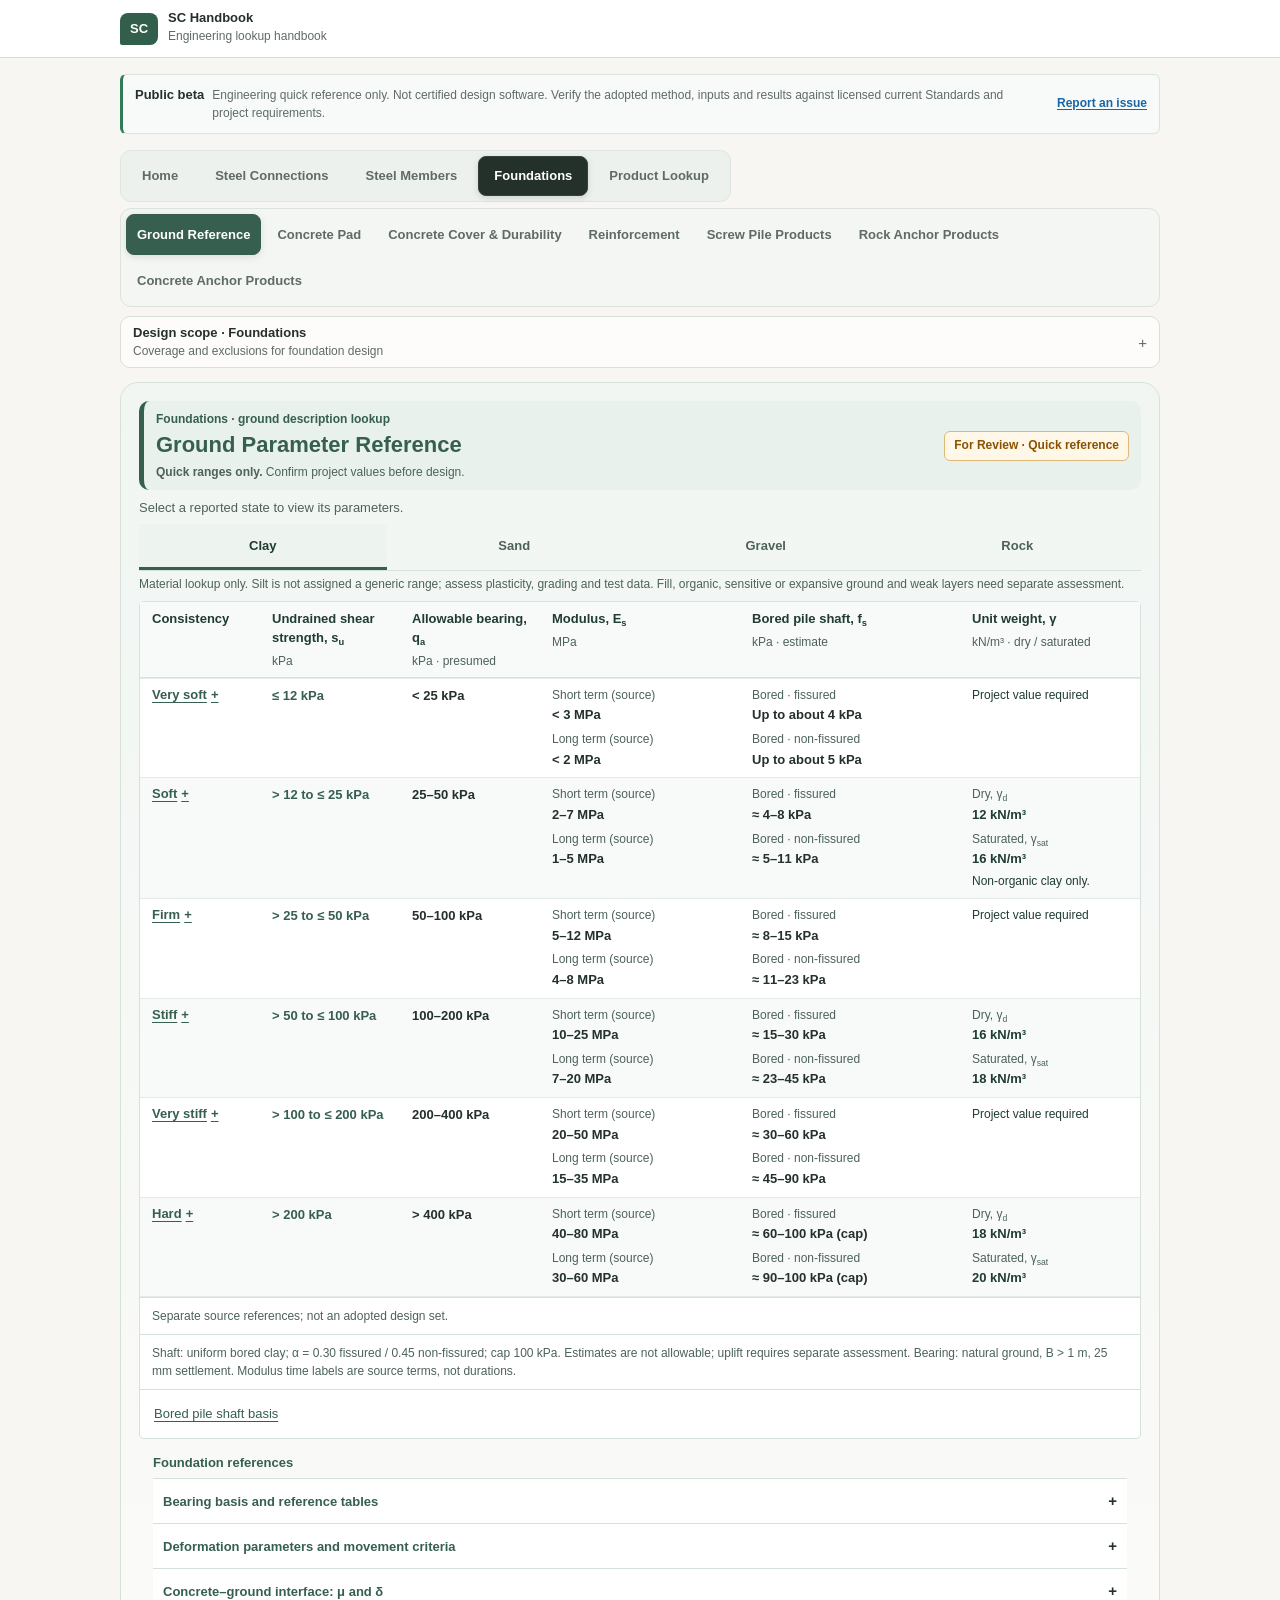
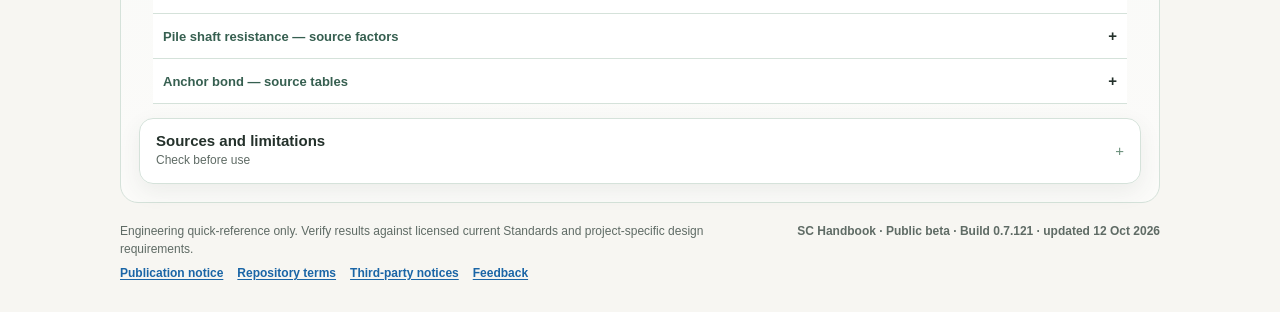
==== commit 9a014d6d: "Publish reviewed Ground Parameters layout 0.7.121" ====
--- a/geo-parameters/index.html
+++ b/geo-parameters/index.html
@@ -1,115 +1,2 @@
-<!doctype html>
-<html lang="en">
-<head>
-  <meta charset="utf-8">
-  <meta name="viewport" content="width=device-width, initial-scale=1">
-  <meta name="theme-color" content="#183d3a">
-  <link rel="icon" href="data:,">
-  <title>Ground Parameter Reference · SC Handbook</title>
-  <link rel="stylesheet" href="geo-parameters.css?v=20260921geo76">
-  <link rel="stylesheet" href="guide.css?v=20260921geo76">
-</head>
-<body>
-  <header class="site-header">
-    <a class="brand" href="../index.html" aria-label="SC Handbook home">
-      <span class="brand-mark">SC</span><span>Handbook</span>
-    </a>
-    <div class="header-meta"><span>Foundations</span><b>For Review · Quick reference</b></div>
-  </header>
-
-  <main class="geo-guide">
-    <section class="intro">
-      <div>
-        <p class="kicker">Ground description and foundation reference parameters</p>
-        <h1>Ground Parameter Reference</h1>
-        <p class="lede">Common soil and rock parameter ranges.</p>
-      </div>
-      <div class="boundary"><b>Quick ranges only</b><span>Confirm project values before design.</span></div>
-    </section>
-
-      <section class="geo-overview" aria-labelledby="geoOverviewHeading">
-        <h3 id="geoOverviewHeading" class="geo-sr-only">Ground ranges</h3>
-        <p class="geo-lead">Compare key ranges. Select a reported state for the full parameter table.</p>
-        <details class="geo-help geo-reading-guide"><summary>Parameter guide</summary>
-          <dl class="geo-definitions">
-            <div><dt>Bearing, q<sub>a</sub></dt><dd>Foundation pressure reference.</dd></div>
-            <div><dt>Strength, s<sub>u</sub> / φ′ / UCS</dt><dd>Soil or intact-rock strength; not bearing pressure.</dd></div>
-            <div><dt>Modulus, E</dt><dd>Stiffness for deformation analysis.</dd></div>
-            <div><dt>Unit weight, γ</dt><dd>Weight per volume; not mass density.</dd></div>
-          </dl>
-          <p>Dry/saturated and source short/long-term labels identify different conditions. Ranges show variation. Classification bands describe reported state; typical ranges are preliminary references. Project values require site evidence.</p>
-        </details>
-        <p class="geo-reading-note">Material lookup only. Silt is not assigned a generic range; assess plasticity, grading and test data. Fill, organic, sensitive or expansive ground and weak layers need separate assessment.</p>
-        <div id="geoMaterialTabs" class="geo-material-tabs" role="tablist" aria-label="Ground material"></div>
-        <div id="rangeOverview" class="range-grid"></div>
-      </section>
-      <p id="selectionStatus" class="geo-sr-only" role="status" aria-live="polite"></p>
-      <div id="selectionParking">
-        <section id="selectedGround" class="geo-selection" hidden aria-labelledby="resultHeading">
-          <h4 id="resultHeading" tabindex="-1">Selected ground</h4>
-          <details id="groundRefinement" class="geo-inputs geo-refine">
-          <summary><span><b>Refine selected ground</b><small>Reported material and condition</small></span><i>+</i></summary>
-          <div class="geo-refine-body"><div class="geo-fields">
-            <input id="family" type="hidden" value="cohesive">
-            <label id="materialField"><span id="materialLabel">Clay subtype</span><select id="material"></select></label>
-            <label id="gradingField" hidden><span>Sand grading</span><select id="grading"><option value="unknown">Not specified</option><option value="uniform">Uniformly graded</option><option value="well">Well graded</option></select><small>Refines φ′ only; overview ranges remain grading-unspecified.</small></label>
-            <label id="conditionField"><span id="conditionLabel">Consistency</span><select id="condition"></select></label>
-            <label id="weatheringField" hidden><span>Weathering</span><select id="weathering"></select></label>
-          </div>
-            <details id="optionalRefinement" class="geo-optional"><summary><span><b>Optional classification</b><small>Only if reported</small></span><i>+</i></summary><div class="geo-fields"><label id="plasticityField"><span>PI band (Look)</span><select id="plasticity"></select><small>Source bands, not AS plasticity classes.</small></label><label id="uscsField"><span>USCS group</span><select id="uscs"></select><small>Permeability lookup only; separate from AS 1726 terminology.</small></label></div></details></div>
-        </details>
-
-
-
-          <table class="geo-detail-table"><thead><tr><th scope="col">Parameter</th><th scope="col">Reference value / range</th><th scope="col">Conditions</th></tr></thead><tbody id="selectedRangeRows"></tbody></table>
-        </section>
-      </div>
-      <div id="parameterReferenceParking" hidden>
-
-        <details id="anchorReference" class="foundation-topic"><summary>Anchor bond — source tables</summary><div id="anchorReferenceTables"></div></details>
-        <details id="bearingReference" class="foundation-topic"><summary><span><b>Bearing basis and reference tables</b><small>Allowable pressure, ultimate screening and rock quality</small></span><i aria-hidden="true">+</i></summary>
-          <div class="geo-topic-intro"><p><b>Allowable q<sub>a</sub></b> · a pressure limit with stated safety and settlement conditions. <b>Ultimate q<sub>ult</sub></b> · a bearing-failure limit, not a settlement check. Do not convert between them using a universal factor.</p><div id="selectedBearing"></div></div>
-          <details class="geo-help geo-bearing-basis"><summary>Soil bearing conditions and source modifiers</summary><p>Look Table 21.4 gives presumed allowable bearing pressure for natural ground, based on B &gt; 1 m and 25 mm settlement. B is footing width in metres. Sand assumes groundwater more than B below the base; halve the source value for saturated/submerged sand. This groundwater modifier is not applied automatically to clay.</p><p>The source divides by 1.2 for strip footings and reduces in ratio B for B &lt; 1 m. No modifiers are calculated here. Gross/net basis is not stated in the soil table. The 25 mm basis is not a differential-settlement limit.</p></details>
-          <div id="ultimateBearingTable"></div><div id="rockBearingTable"></div>
-          <p class="foundation-note">Sand, gravel and other ultimate-bearing cases need footing geometry, groundwater and a justified strength model; no generic ultimate range is inferred.</p>
-        </details>
-        <details id="settlementReference" class="foundation-topic"><summary><span><b>Deformation parameters and movement criteria</b><small>Stiffness, compression and differences between supports</small></span><i aria-hidden="true">+</i></summary>
-          <div class="geo-topic-intro"><p><b>Total settlement</b> · movement of one support. <b>Differential settlement</b> · movement difference between supports. E and ν are analysis inputs, not settlement limits.</p></div>
-          <div id="settlementReferenceTable"></div>
-          <details class="geo-help geo-movement"><summary>Differential movement and project criteria</summary><p>Δs = |s<sub>A</sub> − s<sub>B</sub>|; L is the distance between supports. Δs/L indicates relative support rotation. Compare movements at the same time and separate overall tilt where relevant.</p><p>Acceptable movement depends on the structure and finishes. Include service loads, layer thickness, groundwater, stress history and construction sequence. The bearing table's 25 mm basis is not a differential-settlement limit.</p></details>
-        </details>
-        <details id="baseInterfaceReference" class="foundation-topic"><summary><span><b>Concrete–ground interface: μ and δ</b><small>Concrete–ground friction and interface angle</small></span><i aria-hidden="true">+</i></summary>
-          <p class="geo-topic-intro">Match the supporting material and contact condition. Interface δ differs from soil φ′.</p>
-          <div id="baseInterfaceTable"></div>
-          <p class="foundation-note"><b>Undrained adhesion, c<sub>a</sub> (kPa)</b> needs a project interface value. GEC 6 discusses c<sub>a</sub> ≈ s<sub>u</sub> as an idealisation; it is not adopted here. Do not add undrained adhesion to drained friction. No sliding resistance is calculated.</p>
-        </details>
-        <details id="interfaceReferences" class="foundation-topic"><summary><span><b>Pile shaft resistance — source factors</b><small>Estimation factors (dimensionless)</small></span><i aria-hidden="true">+</i></summary>
-          <div class="geo-topic-intro"><p><b>Pile shaft</b> · load transferred along the side. <b>Pile base</b> · load transferred at the toe. <b>Anchor bond</b> · load transferred over the fixed grout–ground length.</p><p>α and K<sub>s</sub> tan δ below are dimensionless factors, not shaft-resistance values. Project shaft resistance f<sub>m,s</sub> and base pressure f<sub>b</sub> need installation, founding and compression/uplift conditions; no generic base resistance is inferred.</p></div>
-          <div id="interfaceReferenceTables"></div>
-        </details>
-      </div>
-      <details id="projectRequirements" class="geo-help geo-project-card"><summary>Before design · what is still needed from the project?</summary>
-        <ul id="projectChecklist" class="project-checklist"><li>Ground profile, weak layers and groundwater</li><li>Loads, footing size, founding level and structural tolerance</li><li>Adopted strengths, bearing basis and settlement assessment</li><li>Sliding, uplift, overall stability and scour where relevant</li><li>Pile/anchor installation, group effects and verification testing</li></ul>
-      </details>
-
-    <details class="source-panel">
-      <summary><span><b>Sources and limitations</b><small>Check before use</small></span><i>+</i></summary>
-      <div class="source-grid">
-        <article><span class="source-state review">For Review</span><h3>FHWA GEC 6 (2002)</h3><p>Eq. (5-4) and Table 5-1: ultimate bearing example. Table 5-15: base friction. Sections 5.3–5.4: settlement and sliding. Historical US guidance, not Australian design values.</p></article>
-        <article><span class="source-state checked">Classification tables checked</span><h3>AS 1726:2017</h3><p>Tables 11, 12, 19 and 20: classification terminology and bands. Official store: Current, checked 21 Sep 2026. Confirm project adoption.</p></article>
-        <article><span class="source-state review">For Review</span><h3>Look (2014), 2nd ed.</h3><p>Selected tables supply unit weight, strength, permeability, stiffness, Poisson ratio and preliminary bearing ranges. They are not normative design values.</p></article>
-        <article><span class="source-state review">Route only</span><h3>Application standards</h3><p>Use the project-nominated editions of AS 2159, AS 5100.3 or AS 2870, AS 4678 and the nominated ground-anchor standard. No design values are reproduced from these routes.</p></article>
-        <article><span class="source-state internal">Reference only</span><h3>Internal borehole-log table</h3><p>Used only to identify useful parameter groups. It is not a standard or formal design document, and its unverified numerical rows do not control this page.</p></article>
-        <article><span class="source-state review">Context only</span><h3>Government borehole portals</h3><p><a href="https://georesglobe.information.qld.gov.au/" target="_blank" rel="noopener">QLD GeoResGlobe</a> · <a href="https://www.resources.nsw.gov.au/geological-survey/minview" target="_blank" rel="noopener">NSW MinView</a> · <a href="https://resources.vic.gov.au/geology-and-data/geological-survey-victoria" target="_blank" rel="noopener">VIC GeoVic</a> · <a href="https://geoview.dmp.wa.gov.au/GeoView/?Module=Drillholes&amp;Viewer=GeoVIEW&amp;layerTheme=Drillholes" target="_blank" rel="noopener">WA GeoVIEW</a> · <a href="https://www.energymining.sa.gov.au/industry/energy-resources/data-centre/online-databases/sarig" target="_blank" rel="noopener">SA SARIG</a> · <a href="https://strike.nt.gov.au/" target="_blank" rel="noopener">NT STRIKE</a> · <a href="https://www.mrt.tas.gov.au/products/digital_data/data_downloads/boreholes_drill_holes_data" target="_blank" rel="noopener">TAS MRT</a>. Use to locate logs, tests and reports; regional geology is not a design parameter.</p></article>
-        <article><span class="source-state internal">Site-specific</span><h3>Public report spot checks</h3><p><a href="https://www.statedevelopment.qld.gov.au/__data/assets/pdf_file/0031/99814/planning-report.pdf" target="_blank" rel="noopener">QLD</a> project drawing, p. 24 F3: 150 kPa safe working pressure in natural stiff clay; project founding conditions apply. <a href="https://apps.planningportal.nsw.gov.au/prweb/PRRestService/DocMgmt/v1/PublicDocuments/DATA-WORKATTACH-FILE%20PEC-DPE-EP-WORK%20PPSHCC-167%2120230510T021559.944%20GMT" target="_blank" rel="noopener">NSW</a> assessment, Table 8 (PDF p. 23): site-specific allowable pressures of 100, 150, 1000 and 2500 kPa by founding material; excavation inspection and settlement confirmation required. These cases do not set the generic ranges above.</p></article>
-      </div>
-      <div class="exclusions"><b>Before use</b><p>Confirm project ground model, tests, groundwater, design parameters, geometry and verification.</p></div>
-    </details>
-  </main>
-
-  <footer><span>SC Handbook · Ground Parameter Reference · Local prototype 0.1</span><span>Values are reference ranges only.</span></footer>
-  <script src="geo-parameters-data.js?v=20260921geo76"></script>
-  <script src="geo-parameters.js?v=20260921geo76"></script>
-  <script src="app.js?v=20260921geo76"></script>
-</body>
-</html>
+<!doctype html>
+<html lang="en"><head><meta charset="utf-8"><meta name="viewport" content="width=device-width, initial-scale=1"><title>Ground Reference · SC Handbook</title><link rel="icon" href="data:"><script>window.location.replace(new URL("../index.html" + window.location.search + "#geo", window.location.href).href);</script></head><body><p><a href="../index.html#geo">Open Ground Reference</a></p><p>For Review · Engineering quick reference.</p></body></html>
